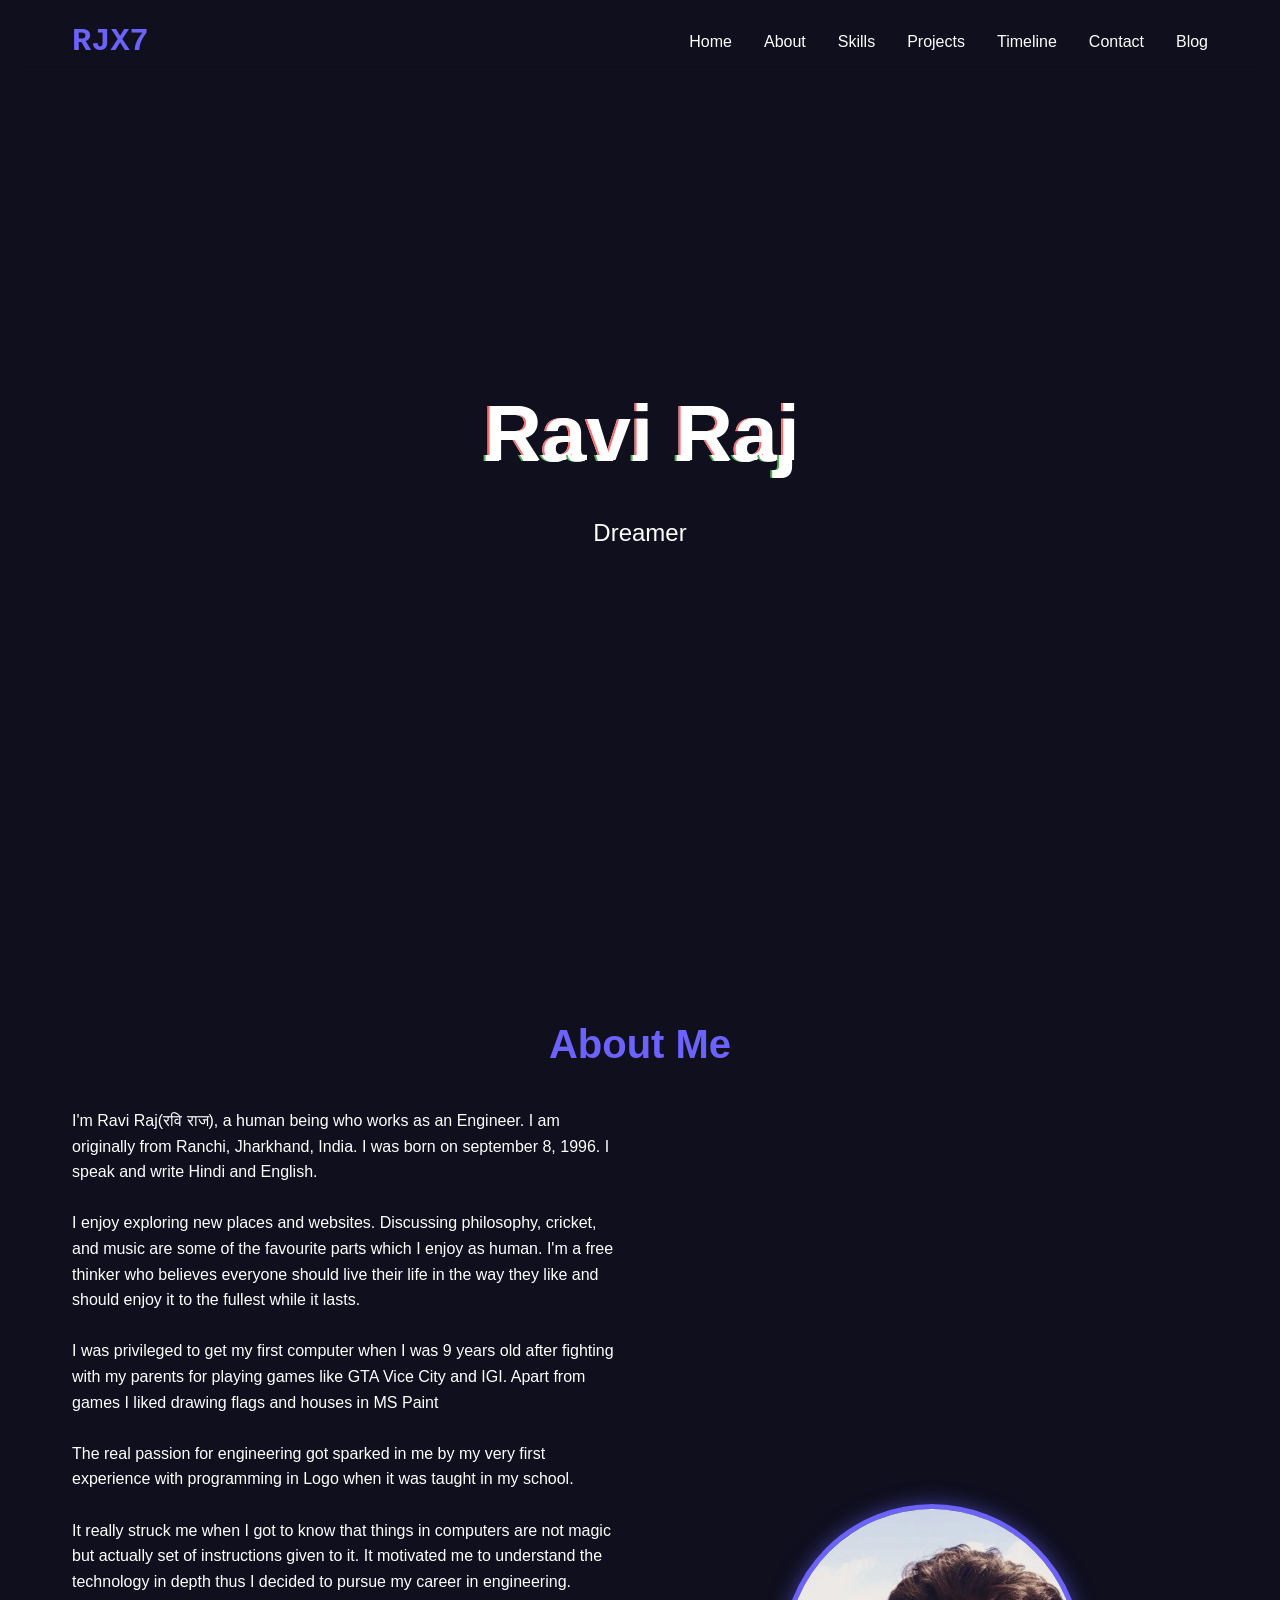
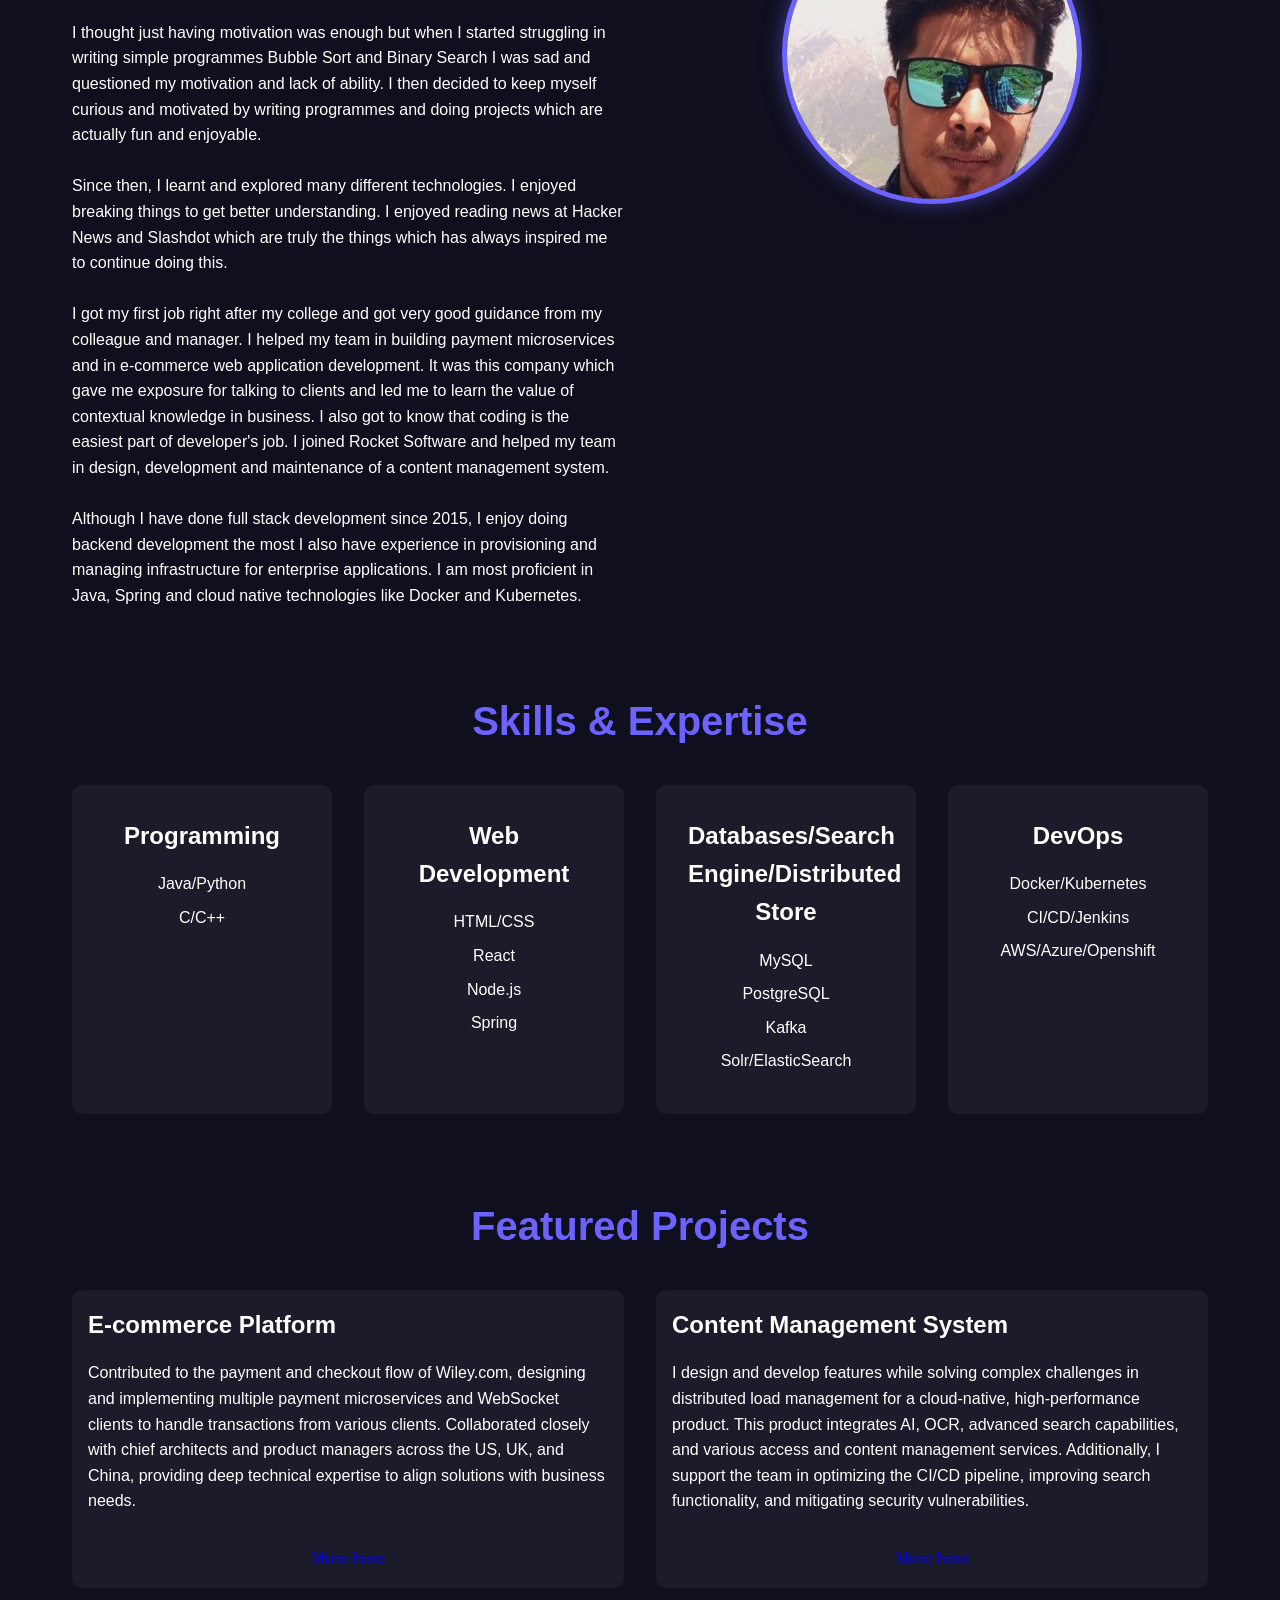
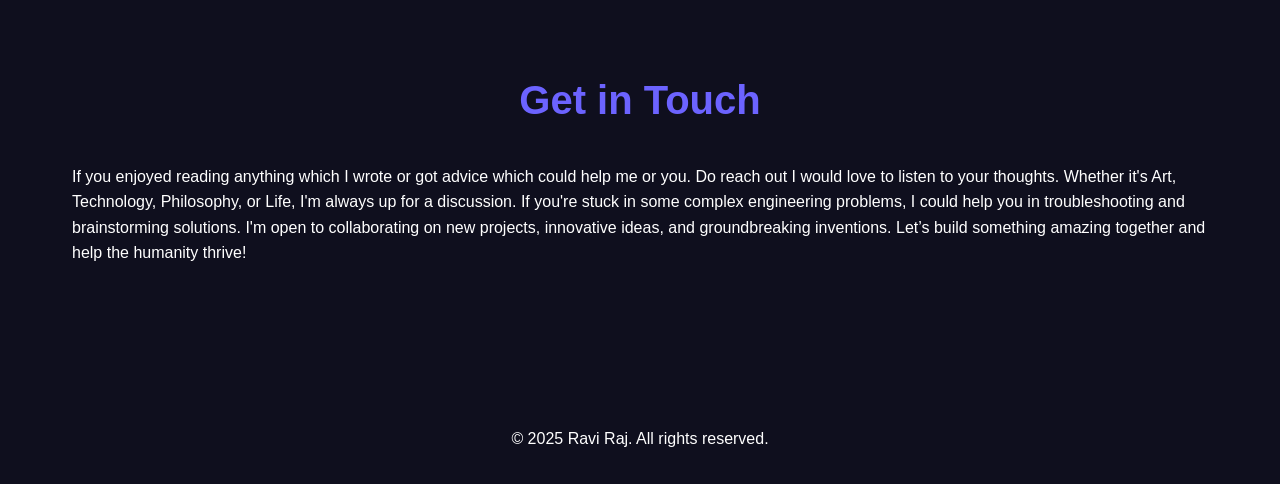
==== index.html @ 8e6b918e "updated some more info" ====
<!DOCTYPE html>
<html lang="en" xmlns="http://www.w3.org/1999/html">
<head>
    <meta charset="UTF-8">
    <meta name="viewport" content="width=device-width, initial-scale=1.0">
    <title>RJX7</title>
    <link rel="icon"  href="icon.jpg">
    <link rel="stylesheet" href="styles.css">
</head>
<body>
    <div id="particles-js"></div>
    <header>
        <nav>
            <div class="logo">RJX7</div>
            <ul>
                <li><a href="#home">Home</a></li>
                <li><a href="#about">About</a></li>
                <li><a href="#skills">Skills</a></li>
                <li><a href="#projects">Projects</a></li>
                <li><a href="#timeline">Timeline</a></li>
                <li><a href="#contact">Contact</a></li>
                <li><a target="_blank" href="https://rjx7.blogspot.com/">Blog</a></li>
            </ul>
        </nav>
    </header>

    <main>
        <section id="home" class="hero">
            <h1 class="glitch" data-text="Ravi Raj">Ravi Raj</h1>
            <div id="typewriter"></div>
        </section>

        <section id="about" class="about">
            <h2>About Me</h2>
            <div class="about-content">
                <div class="about-text">
                    <p>I'm Ravi Raj(रवि राज), a human being who works as an Engineer. I am originally from Ranchi, Jharkhand, India. I was born on september 8, 1996. I speak and write Hindi and English. </p>
                    </br>
                    <p>I enjoy exploring new places and websites. Discussing philosophy, cricket, and music are some of the favourite parts which I enjoy as human. I'm a free thinker who believes everyone should live their life in the way they like and should enjoy it to the fullest while it lasts.</p>
                    </br>
                    <p>I was privileged to get my first computer when I was 9 years old after fighting with my parents for playing games like GTA Vice City and IGI. Apart from games I liked drawing flags and houses in MS Paint </p>
                    </br>
                    <p>The real passion for engineering got sparked in me by my very first experience with programming in Logo when it was taught in my school. </p>
                    </br>
                    <p> It really struck me when I got to know that things in computers are not magic but actually set of instructions given to it. It motivated me to understand the technology in depth thus I decided to pursue my career in engineering.  </p>
                    </br>
                    <p> I thought just having motivation was enough but when I started struggling in writing simple programmes Bubble Sort and Binary Search I was sad and questioned my motivation and lack of ability. I then decided to keep myself curious and motivated by writing programmes and doing projects which are actually fun and enjoyable. </p>
                    </br>
                    <p>Since then, I learnt and explored many different technologies. I enjoyed breaking things to get better understanding. I enjoyed reading news at Hacker News and Slashdot which are truly the things which has always inspired me to continue doing this. </p>
                    </br>
                    <p>I got my first job right after my college and got very good guidance from my colleague and manager. I helped my team in building payment microservices and in e-commerce web application development. It was this company which gave me exposure for talking to clients and led me to learn the value of contextual knowledge in business. I also got to know that coding is the easiest part of developer's job. I joined Rocket Software and helped my team in design, development and maintenance of a content management system.
                    </p>
                    </br>
                    <p> Although I have done full stack development since 2015, I enjoy doing backend development the most I also have experience in provisioning and managing infrastructure for enterprise applications. I am most proficient in Java, Spring and cloud native technologies like Docker and Kubernetes. </p>
                </div>
                <div class="about-image">
                    <img src="mypic.jpeg" alt="Ravi Raj" class="profile-image">
                </div>
            </div>
        </section>

        <section id="skills" class="skills">
            <h2>Skills & Expertise</h2>
            <div class="skills-grid">
                <div class="skill-category">
                    <i class="fas fa-code"></i>
                    <h3>Programming</h3>
                    <ul>
                        <li>Java/Python</li>
                        <li>C/C++</li>
                    </ul>
                </div>
                <div class="skill-category">
                    <i class="fas fa-globe"></i>
                    <h3>Web Development</h3>
                    <ul>
                        <li>HTML/CSS</li>
                        <li>React</li>
                        <li>Node.js</li>
                        <li>Spring</li>
                    </ul>
                </div>
                <div class="skill-category">
                    <i class="fas fa-database"></i>
                    <h3>Databases/Search Engine/Distributed Store</h3>
                    <ul>
                        <li>MySQL</li>
                        <li>PostgreSQL</li>
                        <li>Kafka</li>
                        <li>Solr/ElasticSearch</li>
                    </ul>
                </div>
                <div class="skill-category">
                    <i class="fas fa-server"></i>
                    <h3>DevOps</h3>
                    <ul>
                        <li>Docker/Kubernetes</li>
                        <li>CI/CD/Jenkins</li>
                        <li>AWS/Azure/Openshift</li>
                    </ul>
                </div>
            </div>
        </section>

        <section id="projects" class="projects">
            <h2>Featured Projects</h2>
            <div class="project-grid">
                <div class="project-card">
                    <h3>E-commerce Platform</h3>
                    <p>Contributed to the payment and checkout flow of Wiley.com, designing and implementing multiple payment microservices and WebSocket clients to handle transactions from various clients. Collaborated closely with chief architects and product managers across the US, UK, and China, providing deep technical expertise to align solutions with business needs.</p>
                    <div class="project-links">
                        <a href="https://wiley.com" target="_blank"> <i class="fas fa-external-link-alt"></i> More here</a>
                    </div>
                </div>
                <div class="project-card">
                    <h3>Content Management System</h3>
                   <p> I design and develop features while solving complex challenges in distributed load management for a cloud-native, high-performance product. This product integrates AI, OCR, advanced search capabilities, and various access and content management services. Additionally, I support the team in optimizing the CI/CD pipeline, improving search functionality, and mitigating security vulnerabilities.</p>
                    <div class="project-links">
                        <a href="https://www.rocketsoftware.com/products/rocket-mobius" target="_blank"> <i class="fas fa-external-link-alt"></i> More here</a>
                    </div>
                </div>
            </div>
        </section>



        <section id="contact" class="contact">
            <h2>Get in Touch</h2>
            <div class="contact-content">
                <div class="contact-info">
                  <p>If you enjoyed reading anything which I wrote or got advice which could help me or you.  Do reach out I would love to listen to your thoughts. Whether it's Art, Technology, Philosophy, or Life, I'm always up for a discussion. If you're stuck in some complex engineering problems, I could help you in troubleshooting and brainstorming solutions. I'm open to collaborating on new projects, innovative ideas, and groundbreaking inventions. Let’s build something amazing together and help the humanity thrive!</p>
                    <div class="social-links">
                        <a href="https://linkedin.com/in/ravirajx7" target="_blank"><i class="fab fa-linkedin"></i></a>
                        <a href="https://github.com/ravirajx7" target="_blank"><i class="fab fa-github"></i></a>
                        <a href="https://x.com/ravirajx7" target="_blank"><i class="fab fa-twitter"></i></a>
                        <a href="mailto:raviraj@gmail.com"><i class="fas fa-envelope"></i></a>
                    </div>
                </div>
            </div>
        </section>

    </main>

    <footer>
        <p>&copy; 2025 Ravi Raj. All rights reserved.</p>
    </footer>
    <script src="script.js"></script>
</body>
</html>
---- styles.css ----
:root {
    --primary-color: #6C63FF;
    --secondary-color: #4CAF50;
    --background-color: #0F0F1E;
    --text-color: #FFFFFF;
    --accent-color: #FF6B6B;
}

* {
    margin: 0;
    padding: 0;
    box-sizing: border-box;
}

body {
    font-family: 'Roboto', sans-serif;
    background-color: var(--background-color);
    color: var(--text-color);
    line-height: 1.6;
    overflow-x: hidden;
}

#particles-js {
    position: fixed;
    width: 100%;
    height: 100%;
    z-index: -1;
}

header {
    position: fixed;
    top: 0;
    left: 0;
    width: 100%;
    z-index: 1000;
    background: rgba(15, 15, 30, 0.8);
    backdrop-filter: blur(10px);
    padding: 1rem 0;
}

nav {
    display: flex;
    justify-content: space-between;
    align-items: center;
    max-width: 1200px;
    margin: 0 auto;
    padding: 0 2rem;
}

.logo {
    font-family: 'Space Mono', monospace;
    font-size: 2rem;
    font-weight: 700;
    color: var(--primary-color);
}

nav ul {
    display: flex;
    list-style: none;
}

nav ul li {
    margin-left: 2rem;
}

nav ul li a {
    color: var(--text-color);
    text-decoration: none;
    font-weight: 500;
    transition: color 0.3s ease;
}

nav ul li a:hover {
    color: var(--primary-color);
}

main {
    max-width: 1200px;
    margin: 0 auto;
    padding: 2rem;
}

section {
    margin-bottom: 5rem;
    opacity: 0;
    transform: translateY(50px);
    transition: opacity 0.5s ease, transform 0.5s ease;
}

section.visible {
    opacity: 1;
    transform: translateY(0);
}

h2 {
    font-size: 2.5rem;
    margin-bottom: 2rem;
    text-align: center;
    color: var(--primary-color);
}

.hero {
    height: 100vh;
    display: flex;
    flex-direction: column;
    justify-content: center;
    align-items: center;
    text-align: center;
}

.hero h1 {
    font-size: 5rem;
    font-weight: 700;
    margin-bottom: 1rem;
    position: relative;
}

.glitch {
    position: relative;
    color: var(--text-color);
}

.glitch::before,
.glitch::after {
    content: attr(data-text);
    position: absolute;
    top: 0;
    left: 0;
    width: 100%;
    height: 100%;
}

.glitch::before {
    left: 2px;
    text-shadow: -2px 0 var(--accent-color);
    clip: rect(24px, 550px, 90px, 0);
    animation: glitch-anim-2 3s infinite linear alternate-reverse;
}

.glitch::after {
    left: -2px;
    text-shadow: -2px 0 var(--secondary-color);
    clip: rect(85px, 550px, 140px, 0);
    animation: glitch-anim 2.5s infinite linear alternate-reverse;
}

@keyframes glitch-anim {
    0% {
        clip: rect(17px, 9999px, 39px, 0);
    }
    5% {
        clip: rect(77px, 9999px, 95px, 0);
    }
    10% {
        clip: rect(91px, 9999px, 68px, 0);
    }
    /* ... Add more keyframes as needed */
    100% {
        clip: rect(79px, 9999px, 89px, 0);
    }
}

@keyframes glitch-anim-2 {
    0% {
        clip: rect(65px, 9999px, 99px, 0);
    }
    5% {
        clip: rect(69px, 9999px, 66px, 0);
    }
    10% {
        clip: rect(0px, 9999px, 66px, 0);
    }
    /* ... Add more keyframes as needed */
    100% {
        clip: rect(54px, 9999px, 70px, 0);
    }
}

#typewriter {
    font-size: 1.5rem;
    margin-bottom: 2rem;
    min-height: 3rem;
}

.cta-button {
    display: inline-block;
    background-color: var(--primary-color);
    color: var(--text-color);
    padding: 1rem 2rem;
    border-radius: 50px;
    text-decoration: none;
    font-weight: 700;
    transition: all 0.3s ease;
    position: relative;
    overflow: hidden;
}

.cta-button::before {
    content: '';
    position: absolute;
    top: 0;
    left: -100%;
    width: 100%;
    height: 100%;
    background: linear-gradient(
        120deg,
        transparent,
        rgba(255, 255, 255, 0.3),
        transparent
    );
    transition: 0.5s;
}

.cta-button:hover::before {
    left: 100%;
}

.cta-button:hover {
    background-color: var(--secondary-color);
    transform: scale(1.05);
}

.about-content {
    display: flex;
    justify-content: space-between;
    align-items: center;
}

.about-text {
    flex: 1;
    padding-right: 2rem;
}

.about-image {
    flex: 1;
    text-align: center;
}

.profile-image {
    width: 300px;
    height: 300px;
    border-radius: 50%;
    object-fit: cover;
    border: 5px solid var(--primary-color);
    box-shadow: 0 0 20px rgba(108, 99, 255, 0.5);
}

.skills-grid {
    display: grid;
    grid-template-columns: repeat(auto-fit, minmax(250px, 1fr));
    gap: 2rem;
}

.skill-category {
    background: rgba(255, 255, 255, 0.05);
    border-radius: 10px;
    padding: 2rem;
    text-align: center;
    transition: all 0.3s ease;
}

.skill-category:hover {
    transform: translateY(-10px);
    box-shadow: 0 10px 20px rgba(0, 0, 0, 0.2);
}

.skill-category i {
    font-size: 3rem;
    color: var(--primary-color);
    margin-bottom: 1rem;
}

.skill-category h3 {
    font-size: 1.5rem;
    margin-bottom: 1rem;
}

.skill-category ul {
    list-style: none;
}

.skill-category li {
    margin-bottom: 0.5rem;
}

.project-grid {
    display: grid;
    grid-template-columns: repeat(auto-fit, minmax(300px, 1fr));
    gap: 2rem;
}

.project-card {
    background: rgba(255, 255, 255, 0.05);
    border-radius: 10px;
    overflow: hidden;
    transition: all 0.3s ease;
}

.project-card:hover {
    transform: translateY(-10px);
    box-shadow: 0 10px 20px rgba(0, 0, 0, 0.2);
}

.project-card img {
    width: 100%;
    height: 200px;
    object-fit: cover;
}

.project-card h3 {
    font-size: 1.5rem;
    margin: 1rem;
}

.project-card p {
    margin: 0 1rem 1rem;
}

.project-links {
    display: flex;
    justify-content: space-around;
    padding: 1rem;
}

.project-link {
    color: var(--primary-color);
    text-decoration: none;
    font-weight: 700;
    transition: color 0.3s ease;
}

.project-link:hover {
    color: var(--secondary-color);
}

.timeline-container {
    position: relative;
    max-width: 800px;
    margin: 0 auto;
}

.timeline-container::after {
    content: '';
    position: absolute;
    width: 6px;
    background-color: var(--primary-color);
    top: 0;
    bottom: 0;
    left: 50%;
    margin-left: -3px;
}

.timeline-item {
    padding: 10px 40px;
    position: relative;
    background-color: inherit;
    width: 50%;
}

.timeline-item::after {
    content: '';
    position: absolute;
    width: 25px;
    height: 25px;
    right: -17px;
    background-color: var(--background-color);
    border: 4px solid var(--primary-color);
    top: 15px;
    border-radius: 50%;
    z-index: 1;
}

.timeline-item:nth-child(odd) {
    left: 0;
}

.timeline-item:nth-child(even) {
    left: 50%;
}

.timeline-item:nth-child(even)::after {
    left: -16px;
}

.timeline-content {
    padding: 20px 30px;
    background-color: rgba(255, 255, 255, 0.05);
    position: relative;
    border-radius: 6px;
}

.contact-content {
    display: flex;
    justify-content: space-between;
    align-items: flex-start;
}

form {
    flex: 1;
    margin-right: 2rem;
}

input,
textarea {
    width: 100%;
    padding: 1rem;
    margin-bottom: 1rem;
    background-color: rgba(255, 255, 255, 0.05);
    border: none;
    border-radius: 5px;
    color: var(--text-color);
}

.submit-btn {
    background-color: var(--primary-color);
    color: var(--text-color);
    padding: 1rem 2rem;
    border: none;
    border-radius: 5px;
    cursor: pointer;
    transition: all 0.3s ease;
}

.submit-btn:hover {
    background-color: var(--secondary-color);
}

.contact-info {
    flex: 1;
}

.social-links {
    display: flex;
    justify-content: flex-start;
    margin-top: 1rem;
}

.social-links a {
    color: var(--text-color);
    font-size: 1.5rem;
    margin-right: 1rem;
    transition: color 0.3s ease;
}

.social-links a:hover {
    color: var(--primary-color);
}

footer {
    text-align: center;
    padding: 2rem 0;
    background-color: rgba(15, 15, 30, 0.8);
}

@media (max-width: 768px) {
    nav ul {
        display: none;
    }

    .about-content,
    .contact-content {
        flex-direction: column;
    }

    .about-text,
    .about-image,
    form,
    .contact-info {
        width: 100%;
        margin-bottom: 2rem;
    }

    .timeline-container::after {
        left: 31px;
    }

    .timeline-item {
        width: 100%;
        padding-left: 70px;
        padding-right: 25px;
    }

    .timeline-item::after {
        left: 15px;
    }

    .timeline-item:nth-child(even) {
        left: 0%;
    }
}

@keyframes float {
    0% {
        transform: translatey(0px);
    }
    50% {
        transform: translatey(-20px);
    }
    100% {
        transform: translatey(0px);
    }
}

.floating {
    animation: float 6s ease-in-out infinite;
}
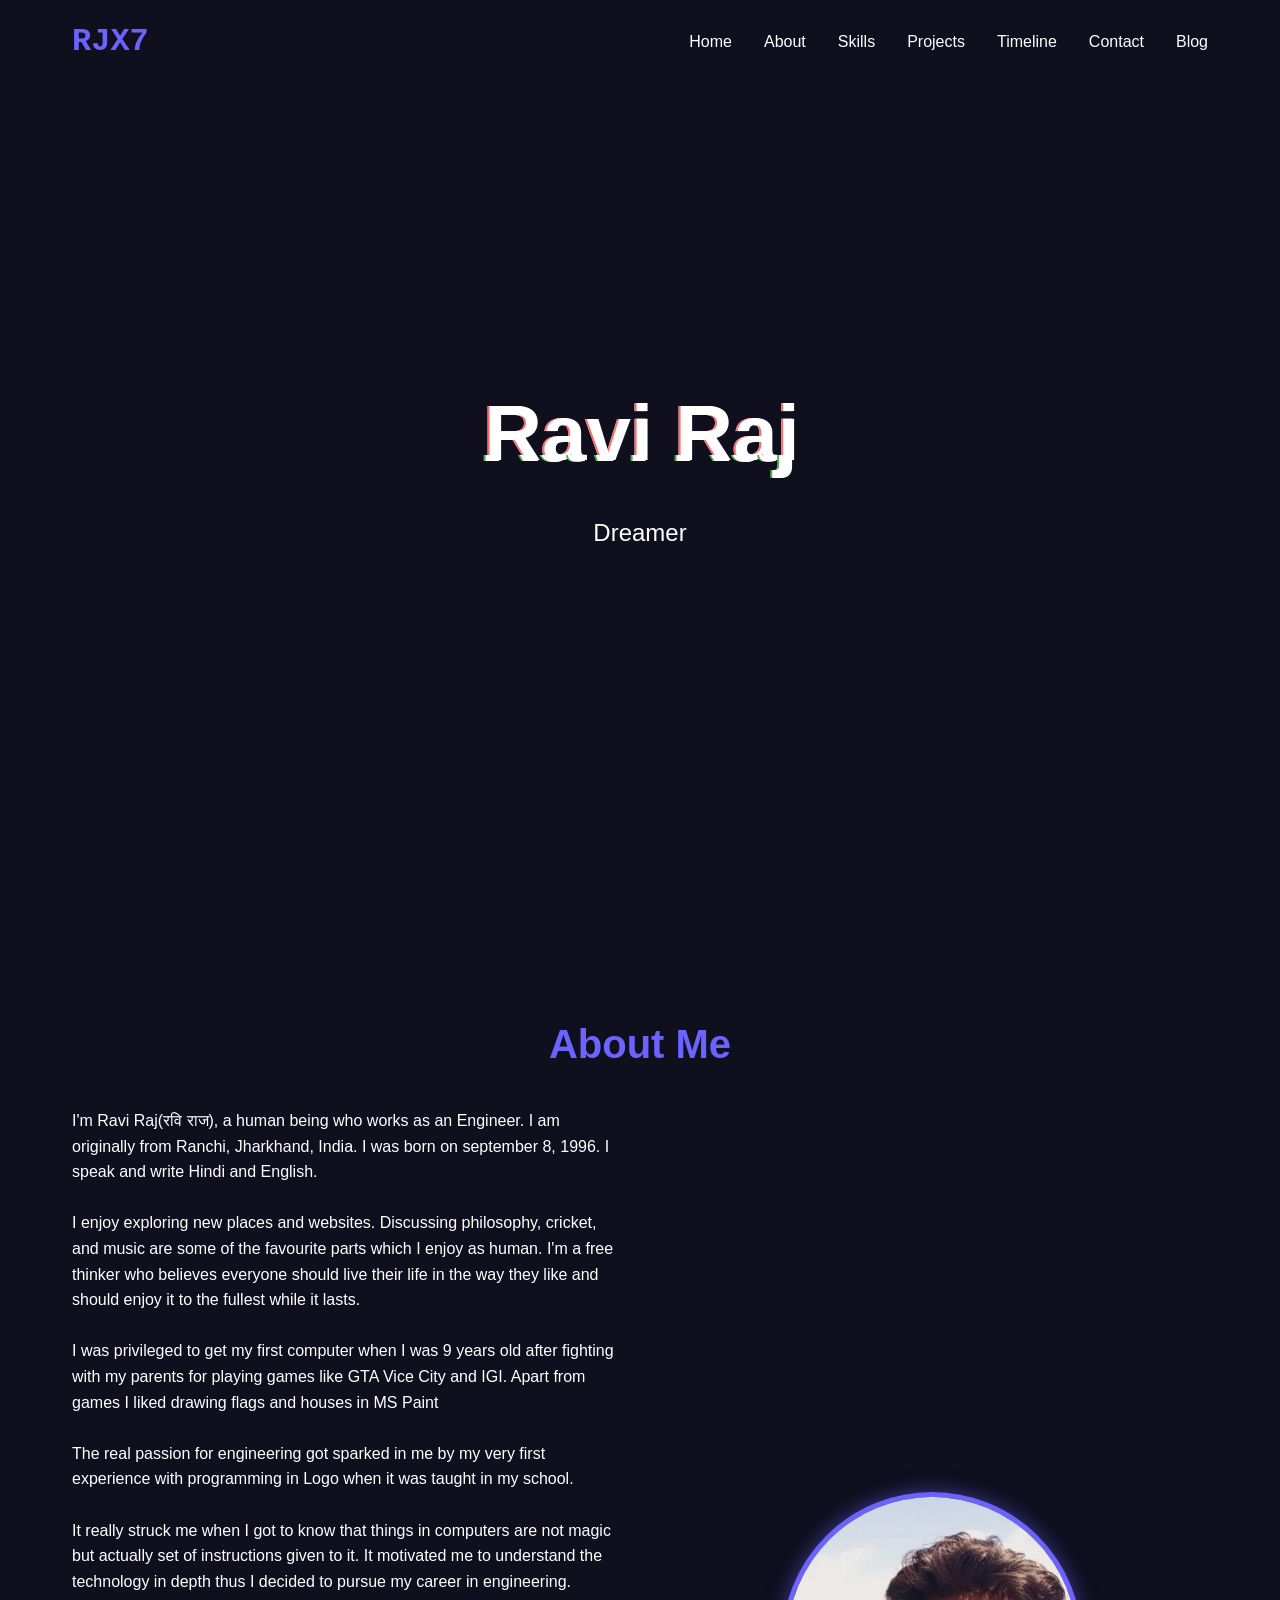
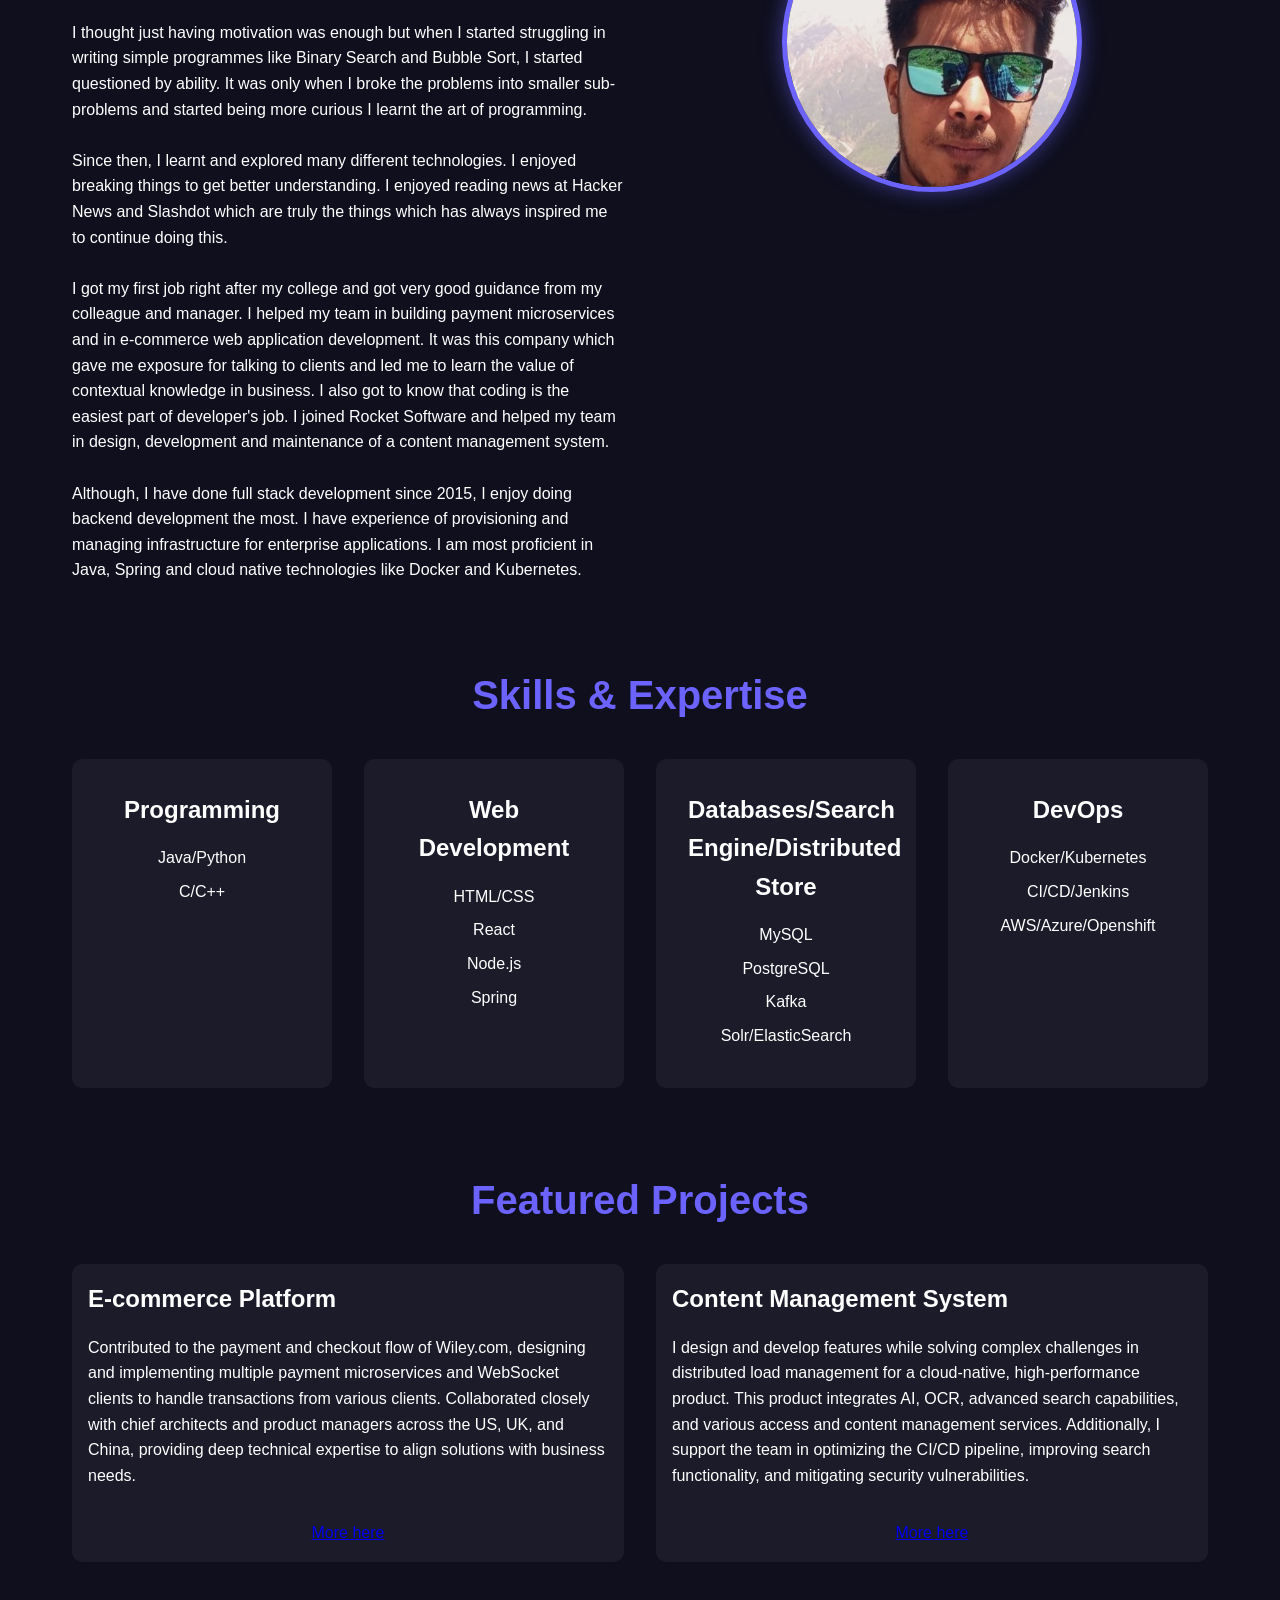
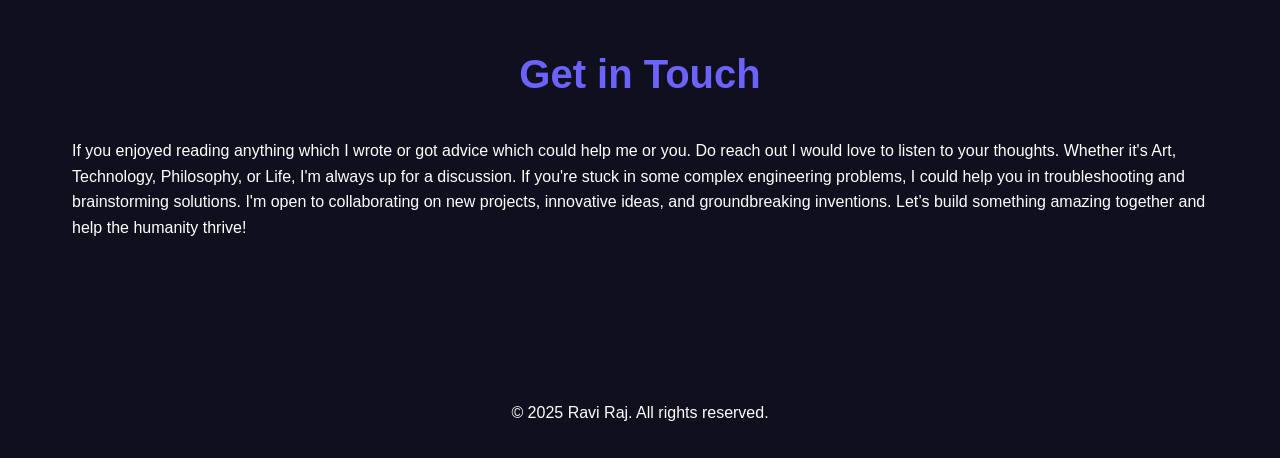
==== commit 519eda8f: "updated some more info with code changes" ====
--- a/index.html
+++ b/index.html
@@ -44,14 +44,14 @@
                     </br>
                     <p> It really struck me when I got to know that things in computers are not magic but actually set of instructions given to it. It motivated me to understand the technology in depth thus I decided to pursue my career in engineering.  </p>
                     </br>
-                    <p> I thought just having motivation was enough but when I started struggling in writing simple programmes Bubble Sort and Binary Search I was sad and questioned my motivation and lack of ability. I then decided to keep myself curious and motivated by writing programmes and doing projects which are actually fun and enjoyable. </p>
+                    <p> I thought just having motivation was enough but when I started struggling in writing simple programmes like Binary Search and Bubble Sort, I started questioned by ability. It was only when I broke the problems into smaller sub-problems and started being more curious I learnt the art of programming. </p>
                     </br>
                     <p>Since then, I learnt and explored many different technologies. I enjoyed breaking things to get better understanding. I enjoyed reading news at Hacker News and Slashdot which are truly the things which has always inspired me to continue doing this. </p>
                     </br>
                     <p>I got my first job right after my college and got very good guidance from my colleague and manager. I helped my team in building payment microservices and in e-commerce web application development. It was this company which gave me exposure for talking to clients and led me to learn the value of contextual knowledge in business. I also got to know that coding is the easiest part of developer's job. I joined Rocket Software and helped my team in design, development and maintenance of a content management system.
                     </p>
                     </br>
-                    <p> Although I have done full stack development since 2015, I enjoy doing backend development the most I also have experience in provisioning and managing infrastructure for enterprise applications. I am most proficient in Java, Spring and cloud native technologies like Docker and Kubernetes. </p>
+                    <p> Although, I have done full stack development since 2015, I enjoy doing backend development the most. I have experience of provisioning and managing infrastructure for enterprise applications. I am most proficient in Java, Spring and cloud native technologies like Docker and Kubernetes. </p>
                 </div>
                 <div class="about-image">
                     <img src="mypic.jpeg" alt="Ravi Raj" class="profile-image">
--- a/styles.css
+++ b/styles.css
@@ -422,9 +422,6 @@
     transition: all 0.3s ease;
 }
 
-.submit-btn:hover {
-    background-color: var(--secondary-color);
-}
 
 .contact-info {
     flex: 1;
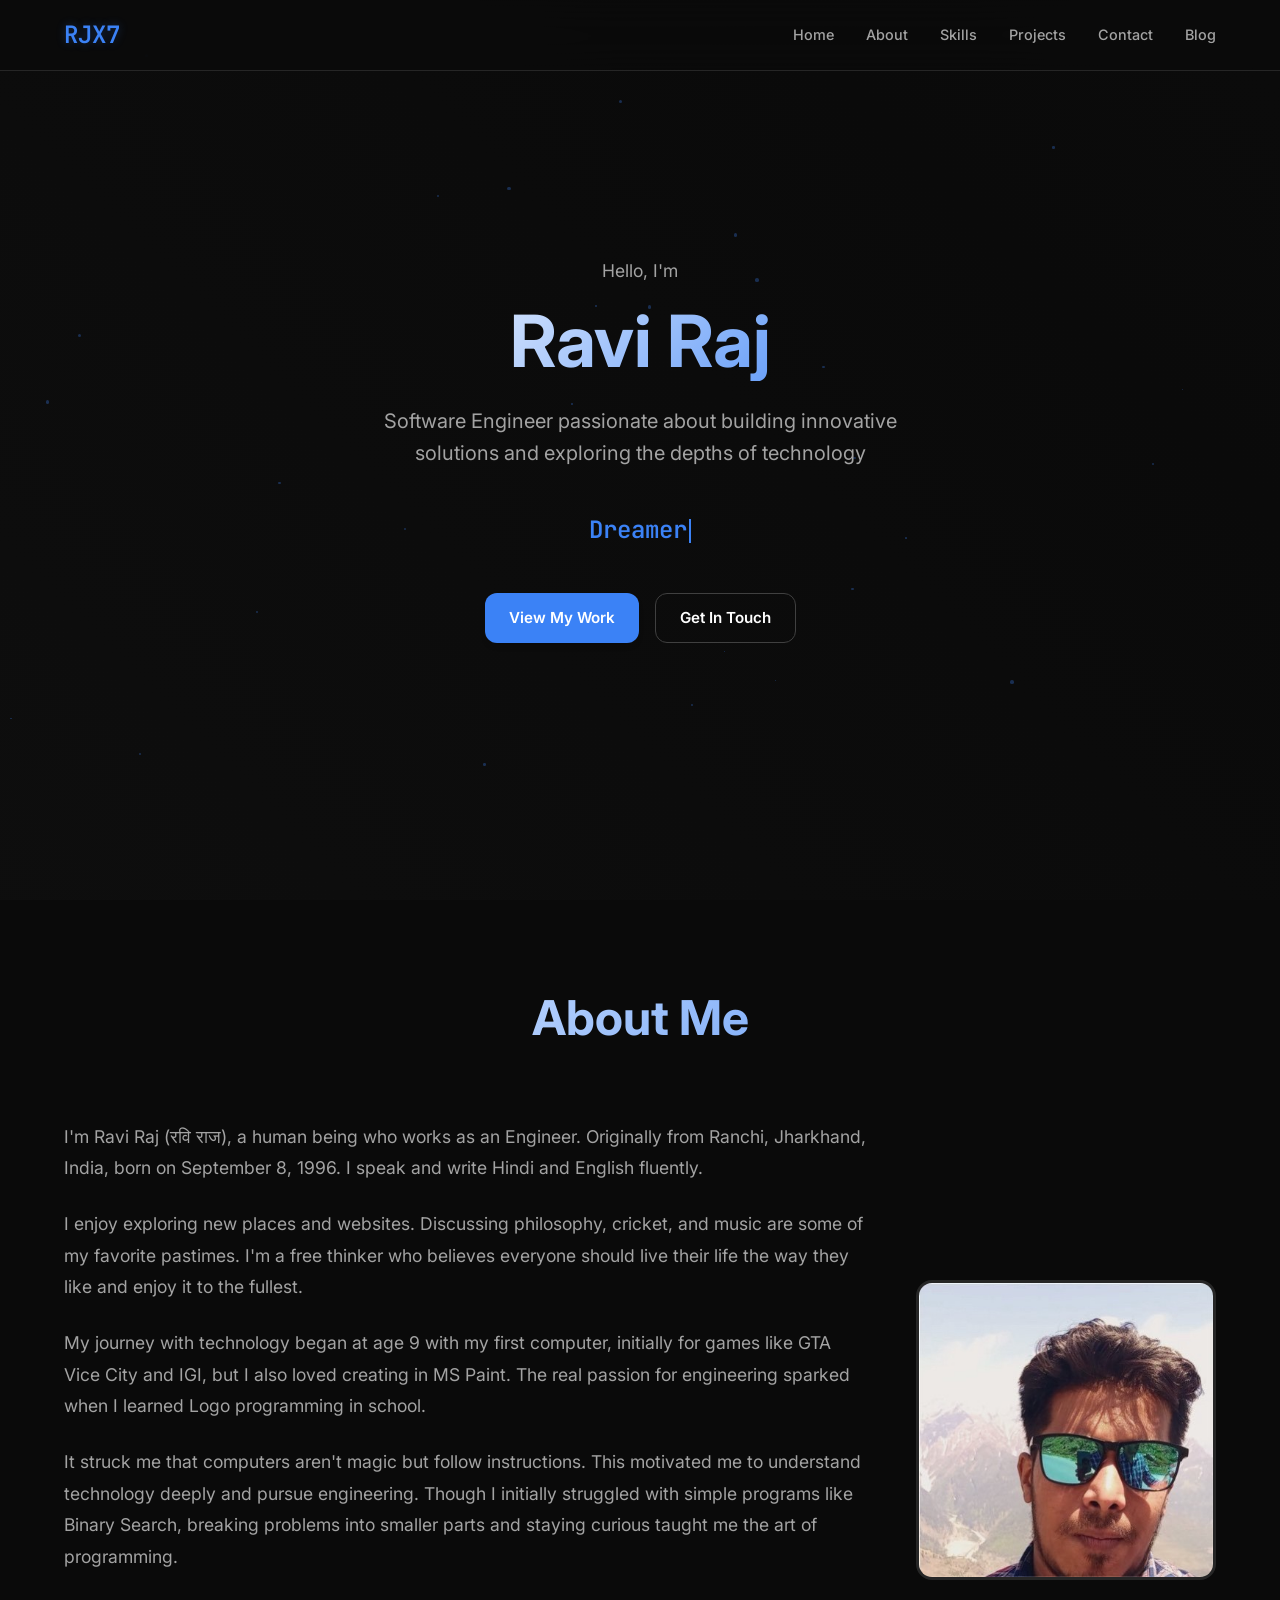
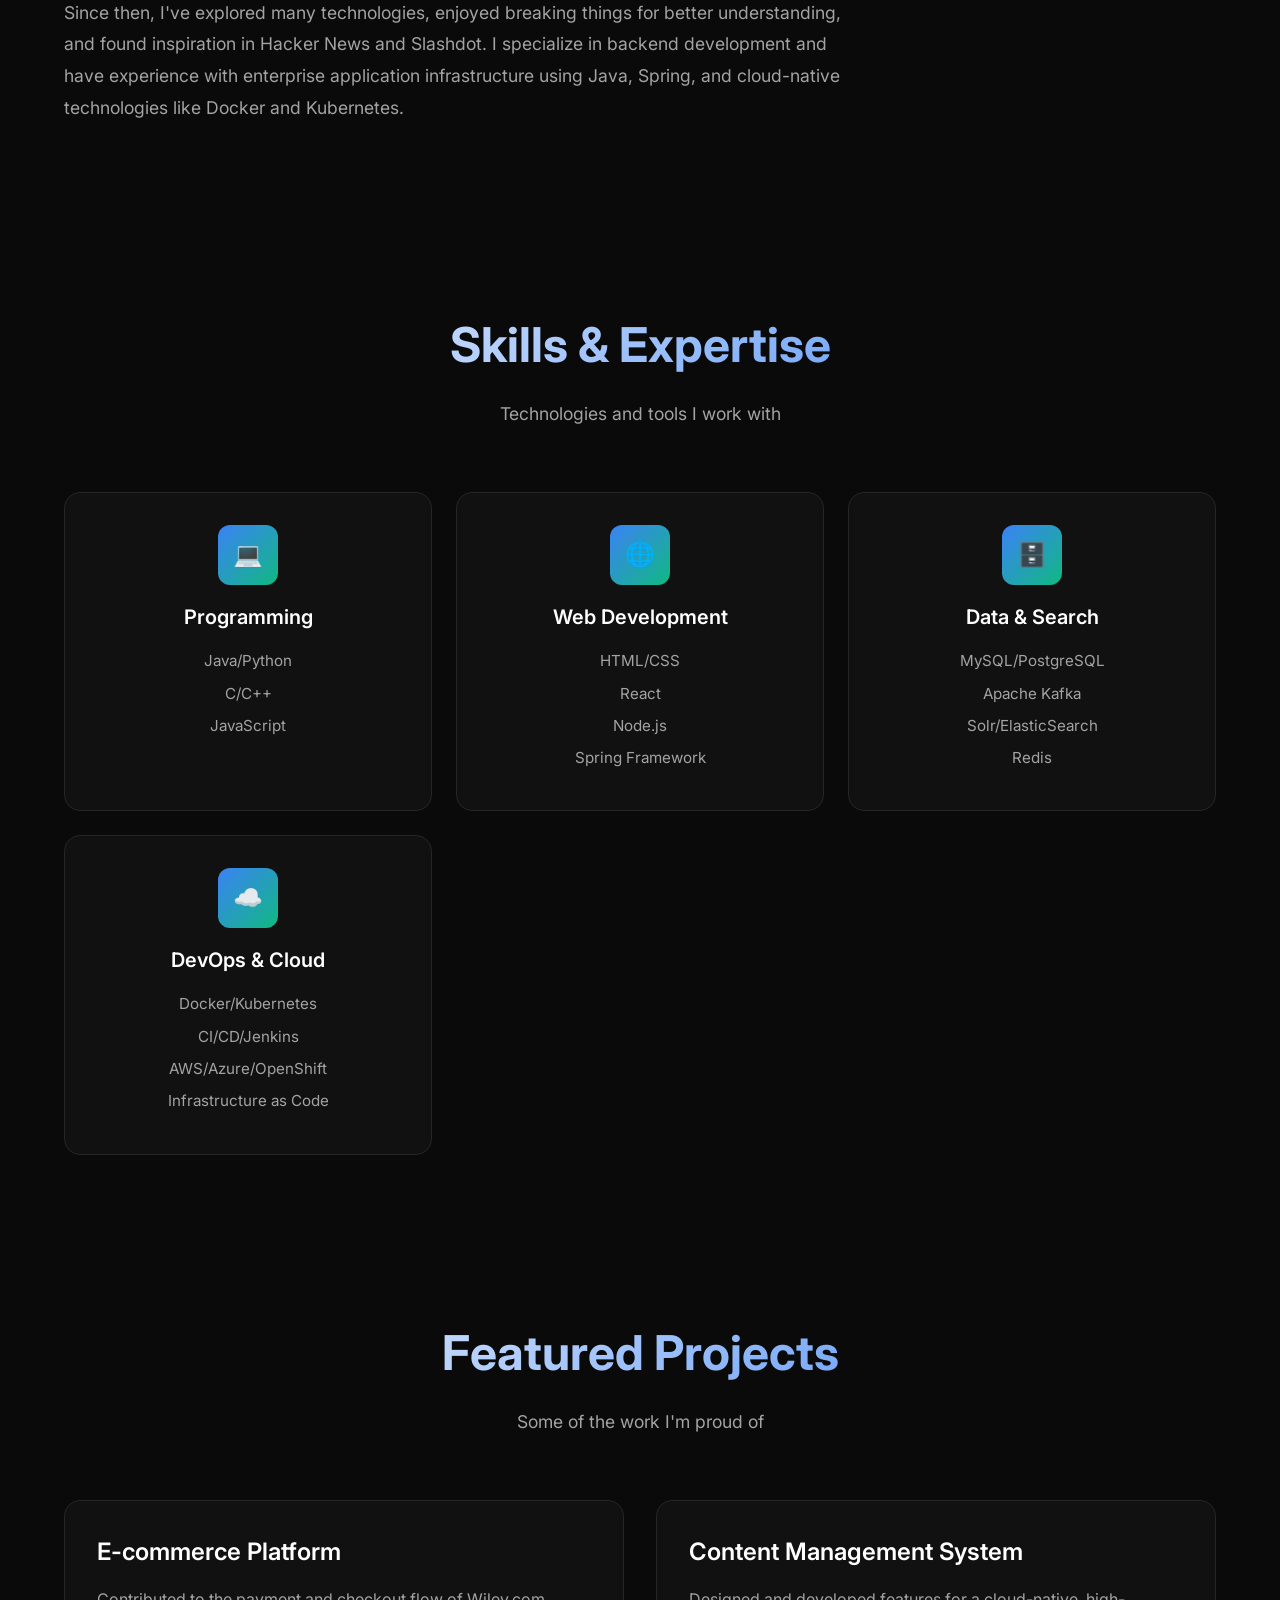
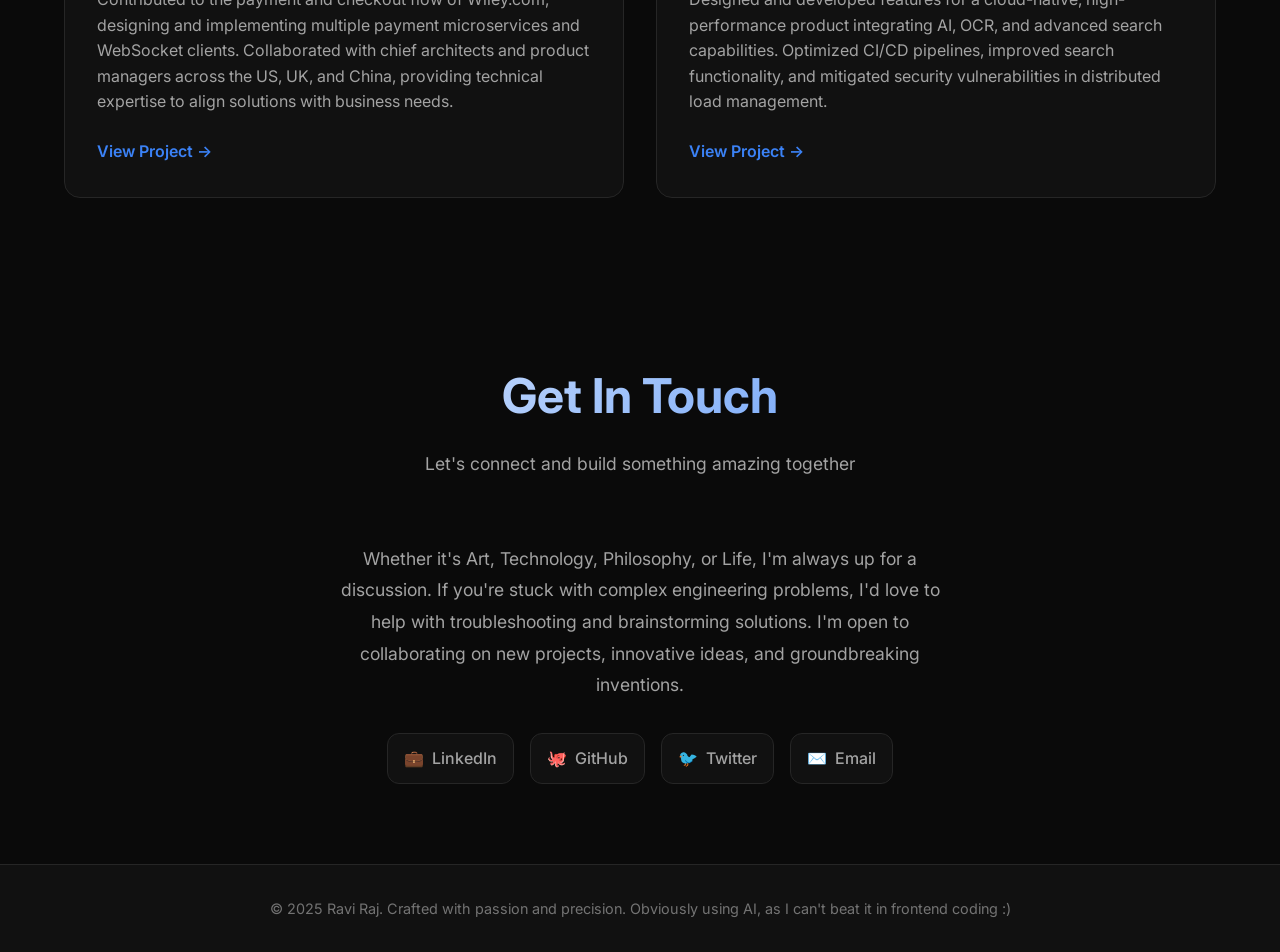
==== commit 19d83bfc: "testing new website lol" ====
--- a/index.html
+++ b/index.html
@@ -1,149 +1,241 @@
 <!DOCTYPE html>
-<html lang="en" xmlns="http://www.w3.org/1999/html">
+<html lang="en">
 <head>
     <meta charset="UTF-8">
     <meta name="viewport" content="width=device-width, initial-scale=1.0">
-    <title>RJX7</title>
-    <link rel="icon"  href="icon.jpg">
+    <title>Ravi Raj - Software Engineer</title>
+    <meta name="description" content="Ravi Raj - Software Engineer specializing in backend development, cloud technologies, and innovative solutions.">
+
+    <!-- Preload critical fonts for performance -->
+    <link rel="preconnect" href="https://fonts.googleapis.com">
+    <link rel="preconnect" href="https://fonts.gstatic.com" crossorigin>
+    <link href="https://fonts.googleapis.com/css2?family=Inter:wght@300;400;500;600;700&family=JetBrains+Mono:wght@400;500&display=swap" rel="stylesheet">
+
+    <!-- Favicon -->
+    <link rel="icon" href="data:image/svg+xml,<svg xmlns='http://www.w3.org/2000/svg' viewBox='0 0 100 100'><text y='.9em' font-size='90'>🚀</text></svg>">
+
+    <!-- Link to external CSS file -->
     <link rel="stylesheet" href="styles.css">
 </head>
 <body>
-    <div id="particles-js"></div>
-    <header>
-        <nav>
-            <div class="logo">RJX7</div>
-            <ul>
-                <li><a href="#home">Home</a></li>
-                <li><a href="#about">About</a></li>
-                <li><a href="#skills">Skills</a></li>
-                <li><a href="#projects">Projects</a></li>
-                <li><a href="#timeline">Timeline</a></li>
-                <li><a href="#contact">Contact</a></li>
-                <li><a target="_blank" href="https://rjx7.blogspot.com/">Blog</a></li>
-            </ul>
-        </nav>
-    </header>
-
-    <main>
-        <section id="home" class="hero">
-            <h1 class="glitch" data-text="Ravi Raj">Ravi Raj</h1>
-            <div id="typewriter"></div>
-        </section>
-
-        <section id="about" class="about">
-            <h2>About Me</h2>
-            <div class="about-content">
-                <div class="about-text">
-                    <p>I'm Ravi Raj(रवि राज), a human being who works as an Engineer. I am originally from Ranchi, Jharkhand, India. I was born on september 8, 1996. I speak and write Hindi and English. </p>
-                    </br>
-                    <p>I enjoy exploring new places and websites. Discussing philosophy, cricket, and music are some of the favourite parts which I enjoy as human. I'm a free thinker who believes everyone should live their life in the way they like and should enjoy it to the fullest while it lasts.</p>
-                    </br>
-                    <p>I was privileged to get my first computer when I was 9 years old after fighting with my parents for playing games like GTA Vice City and IGI. Apart from games I liked drawing flags and houses in MS Paint </p>
-                    </br>
-                    <p>The real passion for engineering got sparked in me by my very first experience with programming in Logo when it was taught in my school. </p>
-                    </br>
-                    <p> It really struck me when I got to know that things in computers are not magic but actually set of instructions given to it. It motivated me to understand the technology in depth thus I decided to pursue my career in engineering.  </p>
-                    </br>
-                    <p> I thought just having motivation was enough but when I started struggling in writing simple programmes like Binary Search and Bubble Sort, I started questioned by ability. It was only when I broke the problems into smaller sub-problems and started being more curious I learnt the art of programming. </p>
-                    </br>
-                    <p>Since then, I learnt and explored many different technologies. I enjoyed breaking things to get better understanding. I enjoyed reading news at Hacker News and Slashdot which are truly the things which has always inspired me to continue doing this. </p>
-                    </br>
-                    <p>I got my first job right after my college and got very good guidance from my colleague and manager. I helped my team in building payment microservices and in e-commerce web application development. It was this company which gave me exposure for talking to clients and led me to learn the value of contextual knowledge in business. I also got to know that coding is the easiest part of developer's job. I joined Rocket Software and helped my team in design, development and maintenance of a content management system.
-                    </p>
-                    </br>
-                    <p> Although, I have done full stack development since 2015, I enjoy doing backend development the most. I have experience of provisioning and managing infrastructure for enterprise applications. I am most proficient in Java, Spring and cloud native technologies like Docker and Kubernetes. </p>
-                </div>
+<!-- Animated background for visual appeal -->
+<div class="animated-bg"></div>
+
+<!-- Floating particles container -->
+<div class="particles" id="particles"></div>
+
+<!-- Fixed header with glassmorphism effect -->
+<header class="header">
+    <nav class="nav container">
+        <a href="#home" class="logo" aria-label="Ravi Raj - Home">RJX7</a>
+
+        <!-- Desktop navigation -->
+        <ul class="nav-links">
+            <li><a href="#home" class="nav-link">Home</a></li>
+            <li><a href="#about" class="nav-link">About</a></li>
+            <li><a href="#skills" class="nav-link">Skills</a></li>
+            <li><a href="#projects" class="nav-link">Projects</a></li>
+            <li><a href="#contact" class="nav-link">Contact</a></li>
+            <li><a href="https://rjx7.blogspot.com/" target="_blank" rel="noopener noreferrer" class="nav-link">Blog</a></li>
+        </ul>
+
+        <!-- Mobile menu toggle -->
+        <button class="menu-toggle" aria-label="Toggle mobile menu" id="menuToggle">
+            <span></span>
+            <span></span>
+            <span></span>
+        </button>
+    </nav>
+</header>
+
+<main>
+    <!-- Hero section with gradient text and typewriter effect -->
+    <section id="home" class="hero">
+        <div class="container">
+            <div class="hero-content">
+                <p class="hero-greeting">Hello, I'm</p>
+                <h1 class="hero-title">Ravi Raj</h1>
+                <p class="hero-subtitle">Software Engineer passionate about building innovative solutions and exploring the depths of technology</p>
+
+                <!-- Typewriter effect container -->
+                <div class="typewriter-container">
+                    <span class="typewriter" id="typewriter"></span>
+                    <span class="cursor"></span>
+                </div>
+
+                <!-- Call-to-action buttons -->
+                <div class="hero-cta">
+                    <a href="#projects" class="btn btn-primary">View My Work</a>
+                    <a href="#contact" class="btn btn-secondary">Get In Touch</a>
+                </div>
+            </div>
+        </div>
+    </section>
+
+    <!-- About section with improved layout -->
+    <section id="about" class="section animate-on-scroll">
+        <div class="container">
+            <div class="section-header">
+                <h2 class="section-title">About Me</h2>
+            </div>
+
+            <div class="about-grid">
+                <div class="about-content">
+                    <p>I'm Ravi Raj (रवि राज), a human being who works as an Engineer. Originally from Ranchi, Jharkhand, India, born on September 8, 1996. I speak and write Hindi and English fluently.</p>
+
+                    <p>I enjoy exploring new places and websites. Discussing philosophy, cricket, and music are some of my favorite pastimes. I'm a free thinker who believes everyone should live their life the way they like and enjoy it to the fullest.</p>
+
+                    <p>My journey with technology began at age 9 with my first computer, initially for games like GTA Vice City and IGI, but I also loved creating in MS Paint. The real passion for engineering sparked when I learned Logo programming in school.</p>
+
+                    <p>It struck me that computers aren't magic but follow instructions. This motivated me to understand technology deeply and pursue engineering. Though I initially struggled with simple programs like Binary Search, breaking problems into smaller parts and staying curious taught me the art of programming.</p>
+
+                    <p>Since then, I've explored many technologies, enjoyed breaking things for better understanding, and found inspiration in Hacker News and Slashdot. I specialize in backend development and have experience with enterprise application infrastructure using Java, Spring, and cloud-native technologies like Docker and Kubernetes.</p>
+                </div>
+
                 <div class="about-image">
-                    <img src="mypic.jpeg" alt="Ravi Raj" class="profile-image">
-                </div>
-            </div>
-        </section>
-
-        <section id="skills" class="skills">
-            <h2>Skills & Expertise</h2>
+                    <img src="mypic.jpeg" alt="Ravi Raj - Software Engineer" class="profile-image">
+                </div>
+            </div>
+        </div>
+    </section>
+
+    <!-- Skills section with modern card design -->
+    <section id="skills" class="section animate-on-scroll">
+        <div class="container">
+            <div class="section-header">
+                <h2 class="section-title">Skills & Expertise</h2>
+                <p class="section-subtitle">Technologies and tools I work with</p>
+            </div>
+
             <div class="skills-grid">
-                <div class="skill-category">
-                    <i class="fas fa-code"></i>
-                    <h3>Programming</h3>
-                    <ul>
+                <div class="skill-card">
+                    <div class="skill-icon">💻</div>
+                    <h3 class="skill-title">Programming</h3>
+                    <ul class="skill-list">
                         <li>Java/Python</li>
                         <li>C/C++</li>
-                    </ul>
-                </div>
-                <div class="skill-category">
-                    <i class="fas fa-globe"></i>
-                    <h3>Web Development</h3>
-                    <ul>
+                        <li>JavaScript</li>
+                    </ul>
+                </div>
+
+                <div class="skill-card">
+                    <div class="skill-icon">🌐</div>
+                    <h3 class="skill-title">Web Development</h3>
+                    <ul class="skill-list">
                         <li>HTML/CSS</li>
                         <li>React</li>
                         <li>Node.js</li>
-                        <li>Spring</li>
-                    </ul>
-                </div>
-                <div class="skill-category">
-                    <i class="fas fa-database"></i>
-                    <h3>Databases/Search Engine/Distributed Store</h3>
-                    <ul>
-                        <li>MySQL</li>
-                        <li>PostgreSQL</li>
-                        <li>Kafka</li>
+                        <li>Spring Framework</li>
+                    </ul>
+                </div>
+
+                <div class="skill-card">
+                    <div class="skill-icon">🗄️</div>
+                    <h3 class="skill-title">Data & Search</h3>
+                    <ul class="skill-list">
+                        <li>MySQL/PostgreSQL</li>
+                        <li>Apache Kafka</li>
                         <li>Solr/ElasticSearch</li>
-                    </ul>
-                </div>
-                <div class="skill-category">
-                    <i class="fas fa-server"></i>
-                    <h3>DevOps</h3>
-                    <ul>
+                        <li>Redis</li>
+                    </ul>
+                </div>
+
+                <div class="skill-card">
+                    <div class="skill-icon">☁️</div>
+                    <h3 class="skill-title">DevOps & Cloud</h3>
+                    <ul class="skill-list">
                         <li>Docker/Kubernetes</li>
                         <li>CI/CD/Jenkins</li>
-                        <li>AWS/Azure/Openshift</li>
-                    </ul>
-                </div>
-            </div>
-        </section>
-
-        <section id="projects" class="projects">
-            <h2>Featured Projects</h2>
-            <div class="project-grid">
+                        <li>AWS/Azure/OpenShift</li>
+                        <li>Infrastructure as Code</li>
+                    </ul>
+                </div>
+            </div>
+        </div>
+    </section>
+
+    <!-- Projects section with enhanced cards -->
+    <section id="projects" class="section animate-on-scroll">
+        <div class="container">
+            <div class="section-header">
+                <h2 class="section-title">Featured Projects</h2>
+                <p class="section-subtitle">Some of the work I'm proud of</p>
+            </div>
+
+            <div class="projects-grid">
                 <div class="project-card">
-                    <h3>E-commerce Platform</h3>
-                    <p>Contributed to the payment and checkout flow of Wiley.com, designing and implementing multiple payment microservices and WebSocket clients to handle transactions from various clients. Collaborated closely with chief architects and product managers across the US, UK, and China, providing deep technical expertise to align solutions with business needs.</p>
-                    <div class="project-links">
-                        <a href="https://wiley.com" target="_blank"> <i class="fas fa-external-link-alt"></i> More here</a>
+                    <div class="project-content">
+                        <h3 class="project-title">E-commerce Platform</h3>
+                        <p class="project-description">
+                            Contributed to the payment and checkout flow of Wiley.com, designing and implementing multiple payment microservices and WebSocket clients. Collaborated with chief architects and product managers across the US, UK, and China, providing technical expertise to align solutions with business needs.
+                        </p>
+                        <a href="https://wiley.com" target="_blank" rel="noopener noreferrer" class="project-link">
+                            View Project →
+                        </a>
                     </div>
                 </div>
+
                 <div class="project-card">
-                    <h3>Content Management System</h3>
-                   <p> I design and develop features while solving complex challenges in distributed load management for a cloud-native, high-performance product. This product integrates AI, OCR, advanced search capabilities, and various access and content management services. Additionally, I support the team in optimizing the CI/CD pipeline, improving search functionality, and mitigating security vulnerabilities.</p>
-                    <div class="project-links">
-                        <a href="https://www.rocketsoftware.com/products/rocket-mobius" target="_blank"> <i class="fas fa-external-link-alt"></i> More here</a>
+                    <div class="project-content">
+                        <h3 class="project-title">Content Management System</h3>
+                        <p class="project-description">
+                            Designed and developed features for a cloud-native, high-performance product integrating AI, OCR, and advanced search capabilities. Optimized CI/CD pipelines, improved search functionality, and mitigated security vulnerabilities in distributed load management.
+                        </p>
+                        <a href="https://www.rocketsoftware.com/products/rocket-mobius" target="_blank" rel="noopener noreferrer" class="project-link">
+                            View Project →
+                        </a>
                     </div>
                 </div>
             </div>
-        </section>
-
-
-
-        <section id="contact" class="contact">
-            <h2>Get in Touch</h2>
+        </div>
+    </section>
+
+    <!-- Contact section with social links -->
+    <section id="contact" class="section animate-on-scroll">
+        <div class="container">
+            <div class="section-header">
+                <h2 class="section-title">Get In Touch</h2>
+                <p class="section-subtitle">Let's connect and build something amazing together</p>
+            </div>
+
             <div class="contact-content">
-                <div class="contact-info">
-                  <p>If you enjoyed reading anything which I wrote or got advice which could help me or you.  Do reach out I would love to listen to your thoughts. Whether it's Art, Technology, Philosophy, or Life, I'm always up for a discussion. If you're stuck in some complex engineering problems, I could help you in troubleshooting and brainstorming solutions. I'm open to collaborating on new projects, innovative ideas, and groundbreaking inventions. Let’s build something amazing together and help the humanity thrive!</p>
-                    <div class="social-links">
-                        <a href="https://linkedin.com/in/ravirajx7" target="_blank"><i class="fab fa-linkedin"></i></a>
-                        <a href="https://github.com/ravirajx7" target="_blank"><i class="fab fa-github"></i></a>
-                        <a href="https://x.com/ravirajx7" target="_blank"><i class="fab fa-twitter"></i></a>
-                        <a href="mailto:raviraj@gmail.com"><i class="fas fa-envelope"></i></a>
-                    </div>
-                </div>
-            </div>
-        </section>
-
-    </main>
-
-    <footer>
-        <p>&copy; 2025 Ravi Raj. All rights reserved.</p>
-    </footer>
-    <script src="script.js"></script>
+                <p class="contact-description">
+                    Whether it's Art, Technology, Philosophy, or Life, I'm always up for a discussion. If you're stuck with complex engineering problems, I'd love to help with troubleshooting and brainstorming solutions. I'm open to collaborating on new projects, innovative ideas, and groundbreaking inventions.
+                </p>
+
+                <div class="social-links">
+                    <a href="https://linkedin.com/in/ravirajx7" target="_blank" rel="noopener noreferrer" class="social-link">
+                        <span>💼</span>
+                        LinkedIn
+                    </a>
+                    <a href="https://github.com/ravirajx7" target="_blank" rel="noopener noreferrer" class="social-link">
+                        <span>🐙</span>
+                        GitHub
+                    </a>
+                    <a href="https://x.com/ravirajx7" target="_blank" rel="noopener noreferrer" class="social-link">
+                        <span>🐦</span>
+                        Twitter
+                    </a>
+                    <a href="mailto:raviraj@gmail.com" class="social-link">
+                        <span>✉️</span>
+                        Email
+                    </a>
+                </div>
+            </div>
+        </div>
+    </section>
+</main>
+
+<!-- Footer with minimal design -->
+<footer class="footer">
+    <div class="container">
+        <div class="footer-content">
+            <p>&copy; 2025 Ravi Raj. Crafted with passion and precision. Obviously using AI, as I can't beat it in frontend coding :)</p>
+        </div>
+    </div>
+</footer>
+
+<!-- Link to external JavaScript file -->
+<script src="script.js"></script>
 </body>
-</html>
+</html>
--- a/styles.css
+++ b/styles.css
@@ -1,505 +1,752 @@
-
+/* ===== CSS CUSTOM PROPERTIES ===== */
+/* Using CSS custom properties for consistent theming and easy maintenance */
 :root {
-    --primary-color: #6C63FF;
-    --secondary-color: #4CAF50;
-    --background-color: #0F0F1E;
-    --text-color: #FFFFFF;
-    --accent-color: #FF6B6B;
-}
-
-* {
+    /* Color palette inspired by modern design systems */
+    --color-primary: #3b82f6;
+    --color-primary-dark: #2563eb;
+    --color-secondary: #10b981;
+    --color-accent: #f59e0b;
+    --color-danger: #ef4444;
+    
+    /* Neutral colors with careful contrast ratios for accessibility */
+    --color-background: #0a0a0a;
+    --color-surface: #111111;
+    --color-surface-elevated: #1a1a1a;
+    --color-border: #262626;
+    --color-border-light: #404040;
+    
+    /* Text colors with WCAG AA compliance */
+    --color-text-primary: #ffffff;
+    --color-text-secondary: #a3a3a3;
+    --color-text-tertiary: #737373;
+    
+    /* Typography scale based on modular scale */
+    --font-family-primary: 'Inter', -apple-system, BlinkMacSystemFont, sans-serif;
+    --font-family-mono: 'JetBrains Mono', 'Fira Code', monospace;
+    
+    /* Spacing system using 8px base unit */
+    --space-1: 0.25rem;
+    --space-2: 0.5rem;
+    --space-3: 0.75rem;
+    --space-4: 1rem;
+    --space-6: 1.5rem;
+    --space-8: 2rem;
+    --space-12: 3rem;
+    --space-16: 4rem;
+    --space-20: 5rem;
+    --space-24: 6rem;
+    
+    /* Border radius system */
+    --radius-sm: 0.375rem;
+    --radius-md: 0.5rem;
+    --radius-lg: 0.75rem;
+    --radius-xl: 1rem;
+    --radius-full: 9999px;
+    
+    /* Animation durations for consistent motion */
+    --duration-fast: 150ms;
+    --duration-normal: 300ms;
+    --duration-slow: 500ms;
+    
+    /* Shadows for depth and hierarchy */
+    --shadow-sm: 0 1px 2px 0 rgb(0 0 0 / 0.05);
+    --shadow-md: 0 4px 6px -1px rgb(0 0 0 / 0.1), 0 2px 4px -2px rgb(0 0 0 / 0.1);
+    --shadow-lg: 0 10px 15px -3px rgb(0 0 0 / 0.1), 0 4px 6px -4px rgb(0 0 0 / 0.1);
+    --shadow-glow: 0 0 20px rgb(59 130 246 / 0.3);
+}
+
+/* ===== RESET AND BASE STYLES ===== */
+/* Modern CSS reset for consistent cross-browser rendering */
+*, *::before, *::after {
+    box-sizing: border-box;
     margin: 0;
     padding: 0;
-    box-sizing: border-box;
+}
+
+html {
+    scroll-behavior: smooth;
+    /* Prevent horizontal scroll on mobile */
+    overflow-x: hidden;
 }
 
 body {
-    font-family: 'Roboto', sans-serif;
-    background-color: var(--background-color);
-    color: var(--text-color);
+    font-family: var(--font-family-primary);
+    background-color: var(--color-background);
+    color: var(--color-text-primary);
     line-height: 1.6;
+    font-size: 16px;
+    /* Improve text rendering */
+    -webkit-font-smoothing: antialiased;
+    -moz-osx-font-smoothing: grayscale;
+    text-rendering: optimizeLegibility;
+    /* Prevent horizontal scroll */
     overflow-x: hidden;
 }
 
-#particles-js {
-    position: fixed;
-    width: 100%;
-    height: 100%;
-    z-index: -1;
-}
-
-header {
+/* ===== UTILITY CLASSES ===== */
+/* Container for consistent max-width and centering */
+.container {
+    max-width: 1200px;
+    margin: 0 auto;
+    padding: 0 var(--space-6);
+}
+
+/* Visually hidden content for screen readers */
+.sr-only {
+    position: absolute;
+    width: 1px;
+    height: 1px;
+    padding: 0;
+    margin: -1px;
+    overflow: hidden;
+    clip: rect(0, 0, 0, 0);
+    white-space: nowrap;
+    border: 0;
+}
+
+/* ===== ANIMATED BACKGROUND ===== */
+/* Subtle animated gradient background for visual interest */
+.animated-bg {
     position: fixed;
     top: 0;
     left: 0;
     width: 100%;
-    z-index: 1000;
-    background: rgba(15, 15, 30, 0.8);
-    backdrop-filter: blur(10px);
-    padding: 1rem 0;
-}
-
-nav {
-    display: flex;
-    justify-content: space-between;
-    align-items: center;
-    max-width: 1200px;
-    margin: 0 auto;
-    padding: 0 2rem;
-}
-
-.logo {
-    font-family: 'Space Mono', monospace;
-    font-size: 2rem;
-    font-weight: 700;
-    color: var(--primary-color);
-}
-
-nav ul {
-    display: flex;
-    list-style: none;
-}
-
-nav ul li {
-    margin-left: 2rem;
-}
-
-nav ul li a {
-    color: var(--text-color);
-    text-decoration: none;
-    font-weight: 500;
-    transition: color 0.3s ease;
-}
-
-nav ul li a:hover {
-    color: var(--primary-color);
-}
-
-main {
-    max-width: 1200px;
-    margin: 0 auto;
-    padding: 2rem;
-}
-
-section {
-    margin-bottom: 5rem;
-    opacity: 0;
-    transform: translateY(50px);
-    transition: opacity 0.5s ease, transform 0.5s ease;
-}
-
-section.visible {
-    opacity: 1;
-    transform: translateY(0);
-}
-
-h2 {
-    font-size: 2.5rem;
-    margin-bottom: 2rem;
-    text-align: center;
-    color: var(--primary-color);
-}
-
-.hero {
-    height: 100vh;
-    display: flex;
-    flex-direction: column;
-    justify-content: center;
-    align-items: center;
-    text-align: center;
-}
-
-.hero h1 {
-    font-size: 5rem;
-    font-weight: 700;
-    margin-bottom: 1rem;
-    position: relative;
-}
-
-.glitch {
-    position: relative;
-    color: var(--text-color);
-}
-
-.glitch::before,
-.glitch::after {
-    content: attr(data-text);
-    position: absolute;
+    height: 100%;
+    z-index: -2;
+    background: linear-gradient(
+        45deg,
+        var(--color-background) 0%,
+        #0f0f0f 25%,
+        var(--color-background) 50%,
+        #0f0f0f 75%,
+        var(--color-background) 100%
+    );
+    background-size: 400% 400%;
+    animation: gradientShift 20s ease infinite;
+}
+
+@keyframes gradientShift {
+    0%, 100% { background-position: 0% 50%; }
+    50% { background-position: 100% 50%; }
+}
+
+/* Floating particles effect */
+.particles {
+    position: fixed;
     top: 0;
     left: 0;
     width: 100%;
     height: 100%;
-}
-
-.glitch::before {
-    left: 2px;
-    text-shadow: -2px 0 var(--accent-color);
-    clip: rect(24px, 550px, 90px, 0);
-    animation: glitch-anim-2 3s infinite linear alternate-reverse;
-}
-
-.glitch::after {
-    left: -2px;
-    text-shadow: -2px 0 var(--secondary-color);
-    clip: rect(85px, 550px, 140px, 0);
-    animation: glitch-anim 2.5s infinite linear alternate-reverse;
-}
-
-@keyframes glitch-anim {
-    0% {
-        clip: rect(17px, 9999px, 39px, 0);
-    }
-    5% {
-        clip: rect(77px, 9999px, 95px, 0);
-    }
-    10% {
-        clip: rect(91px, 9999px, 68px, 0);
-    }
-    /* ... Add more keyframes as needed */
-    100% {
-        clip: rect(79px, 9999px, 89px, 0);
-    }
-}
-
-@keyframes glitch-anim-2 {
-    0% {
-        clip: rect(65px, 9999px, 99px, 0);
-    }
-    5% {
-        clip: rect(69px, 9999px, 66px, 0);
-    }
-    10% {
-        clip: rect(0px, 9999px, 66px, 0);
-    }
-    /* ... Add more keyframes as needed */
-    100% {
-        clip: rect(54px, 9999px, 70px, 0);
-    }
-}
-
-#typewriter {
+    z-index: -1;
+    pointer-events: none;
+}
+
+.particle {
+    position: absolute;
+    width: 2px;
+    height: 2px;
+    background: var(--color-primary);
+    border-radius: 50%;
+    opacity: 0.3;
+    animation: float 6s ease-in-out infinite;
+}
+
+@keyframes float {
+    0%, 100% { transform: translateY(0px) rotate(0deg); opacity: 0.3; }
+    50% { transform: translateY(-20px) rotate(180deg); opacity: 0.8; }
+}
+
+/* ===== HEADER NAVIGATION ===== */
+.header {
+    position: fixed;
+    top: 0;
+    left: 0;
+    right: 0;
+    z-index: 1000;
+    /* Glassmorphism effect for modern look */
+    background: rgba(10, 10, 10, 0.8);
+    backdrop-filter: blur(20px);
+    border-bottom: 1px solid var(--color-border);
+    transition: all var(--duration-normal) ease;
+}
+
+.nav {
+    display: flex;
+    align-items: center;
+    justify-content: space-between;
+    height: 70px;
+    padding: 0 var(--space-6);
+}
+
+.logo {
+    font-family: var(--font-family-mono);
     font-size: 1.5rem;
-    margin-bottom: 2rem;
-    min-height: 3rem;
-}
-
-.cta-button {
+    font-weight: 600;
+    color: var(--color-primary);
+    text-decoration: none;
+    /* Subtle glow effect */
+    text-shadow: 0 0 10px rgba(59, 130, 246, 0.3);
+    transition: all var(--duration-normal) ease;
+}
+
+.logo:hover {
+    transform: scale(1.05);
+    text-shadow: 0 0 20px rgba(59, 130, 246, 0.5);
+}
+
+.nav-links {
+    display: flex;
+    list-style: none;
+    gap: var(--space-8);
+}
+
+.nav-link {
+    color: var(--color-text-secondary);
+    text-decoration: none;
+    font-weight: 500;
+    font-size: 0.9rem;
+    position: relative;
+    transition: color var(--duration-normal) ease;
+}
+
+/* Animated underline effect */
+.nav-link::after {
+    content: '';
+    position: absolute;
+    bottom: -4px;
+    left: 0;
+    width: 0;
+    height: 2px;
+    background: var(--color-primary);
+    transition: width var(--duration-normal) ease;
+}
+
+.nav-link:hover {
+    color: var(--color-text-primary);
+}
+
+.nav-link:hover::after {
+    width: 100%;
+}
+
+/* Mobile menu toggle */
+.menu-toggle {
+    display: none;
+    flex-direction: column;
+    cursor: pointer;
+    gap: 4px;
+    background: none;
+    border: none;
+    padding: var(--space-2);
+}
+
+.menu-toggle span {
+    width: 25px;
+    height: 2px;
+    background: var(--color-text-primary);
+    transition: all var(--duration-normal) ease;
+}
+
+/* ===== HERO SECTION ===== */
+.hero {
+    min-height: 100vh;
+    display: flex;
+    align-items: center;
+    justify-content: center;
+    text-align: center;
+    position: relative;
+    padding: var(--space-20) 0;
+}
+
+.hero-content {
+    max-width: 800px;
+    animation: fadeInUp 1s ease-out;
+}
+
+.hero-greeting {
+    font-size: 1.1rem;
+    color: var(--color-text-secondary);
+    margin-bottom: var(--space-4);
+    font-weight: 400;
+}
+
+.hero-title {
+    font-size: clamp(2.5rem, 8vw, 4.5rem);
+    font-weight: 700;
+    line-height: 1.1;
+    margin-bottom: var(--space-6);
+    /* Gradient text effect */
+    background: linear-gradient(135deg, var(--color-text-primary) 0%, var(--color-primary) 100%);
+    -webkit-background-clip: text;
+    -webkit-text-fill-color: transparent;
+    background-clip: text;
+}
+
+.hero-subtitle {
+    font-size: 1.25rem;
+    color: var(--color-text-secondary);
+    margin-bottom: var(--space-8);
+    max-width: 600px;
+    margin-left: auto;
+    margin-right: auto;
+}
+
+/* Typewriter effect container */
+.typewriter-container {
+    height: 60px;
+    display: flex;
+    align-items: center;
+    justify-content: center;
+    margin-bottom: var(--space-8);
+}
+
+.typewriter {
+    font-size: 1.5rem;
+    font-weight: 600;
+    color: var(--color-primary);
+    font-family: var(--font-family-mono);
+}
+
+/* Blinking cursor effect */
+.cursor {
     display: inline-block;
-    background-color: var(--primary-color);
-    color: var(--text-color);
-    padding: 1rem 2rem;
-    border-radius: 50px;
+    width: 2px;
+    height: 1.5rem;
+    background: var(--color-primary);
+    margin-left: 2px;
+    animation: blink 1s infinite;
+}
+
+@keyframes blink {
+    0%, 50% { opacity: 1; }
+    51%, 100% { opacity: 0; }
+}
+
+.hero-cta {
+    display: flex;
+    gap: var(--space-4);
+    justify-content: center;
+    flex-wrap: wrap;
+}
+
+/* ===== BUTTON COMPONENTS ===== */
+.btn {
+    display: inline-flex;
+    align-items: center;
+    gap: var(--space-2);
+    padding: var(--space-3) var(--space-6);
+    border-radius: var(--radius-lg);
+    font-weight: 600;
     text-decoration: none;
-    font-weight: 700;
-    transition: all 0.3s ease;
+    transition: all var(--duration-normal) ease;
+    cursor: pointer;
+    border: none;
+    font-size: 0.95rem;
     position: relative;
     overflow: hidden;
 }
 
-.cta-button::before {
+.btn-primary {
+    background: var(--color-primary);
+    color: white;
+    box-shadow: var(--shadow-md);
+}
+
+.btn-primary:hover {
+    background: var(--color-primary-dark);
+    transform: translateY(-2px);
+    box-shadow: var(--shadow-lg);
+}
+
+.btn-secondary {
+    background: transparent;
+    color: var(--color-text-primary);
+    border: 1px solid var(--color-border-light);
+}
+
+.btn-secondary:hover {
+    background: var(--color-surface-elevated);
+    border-color: var(--color-primary);
+    transform: translateY(-2px);
+}
+
+/* Ripple effect for buttons */
+.btn::before {
+    content: '';
+    position: absolute;
+    top: 50%;
+    left: 50%;
+    width: 0;
+    height: 0;
+    background: rgba(255, 255, 255, 0.1);
+    border-radius: 50%;
+    transform: translate(-50%, -50%);
+    transition: width 0.6s, height 0.6s;
+}
+
+.btn:active::before {
+    width: 300px;
+    height: 300px;
+}
+
+/* ===== SECTION LAYOUTS ===== */
+.section {
+    padding: var(--space-20) 0;
+    position: relative;
+}
+
+.section-header {
+    text-align: center;
+    margin-bottom: var(--space-16);
+}
+
+.section-title {
+    font-size: clamp(2rem, 5vw, 3rem);
+    font-weight: 700;
+    margin-bottom: var(--space-4);
+    background: linear-gradient(135deg, var(--color-text-primary) 0%, var(--color-primary) 100%);
+    -webkit-background-clip: text;
+    -webkit-text-fill-color: transparent;
+    background-clip: text;
+}
+
+.section-subtitle {
+    font-size: 1.1rem;
+    color: var(--color-text-secondary);
+    max-width: 600px;
+    margin: 0 auto;
+}
+
+/* ===== ABOUT SECTION ===== */
+.about-grid {
+    display: grid;
+    grid-template-columns: 1fr 300px;
+    gap: var(--space-12);
+    align-items: center;
+}
+
+.about-content {
+    font-size: 1.1rem;
+    line-height: 1.8;
+    color: var(--color-text-secondary);
+}
+
+.about-content p {
+    margin-bottom: var(--space-6);
+}
+
+.about-image {
+    position: relative;
+}
+
+.profile-image {
+    width: 100%;
+    height: 300px;
+    object-fit: cover;
+    border-radius: var(--radius-xl);
+    border: 3px solid var(--color-border);
+    transition: all var(--duration-slow) ease;
+    /* Subtle floating animation */
+    animation: profileFloat 6s ease-in-out infinite;
+}
+
+@keyframes profileFloat {
+    0%, 100% { transform: translateY(0px); }
+    50% { transform: translateY(-10px); }
+}
+
+.profile-image:hover {
+    transform: scale(1.05) translateY(-10px);
+    border-color: var(--color-primary);
+    box-shadow: var(--shadow-glow);
+}
+
+/* ===== SKILLS SECTION ===== */
+.skills-grid {
+    display: grid;
+    grid-template-columns: repeat(auto-fit, minmax(280px, 1fr));
+    gap: var(--space-6);
+}
+
+.skill-card {
+    background: var(--color-surface);
+    border: 1px solid var(--color-border);
+    border-radius: var(--radius-xl);
+    padding: var(--space-8);
+    text-align: center;
+    transition: all var(--duration-normal) ease;
+    position: relative;
+    overflow: hidden;
+}
+
+/* Hover effect with subtle glow */
+.skill-card::before {
     content: '';
     position: absolute;
     top: 0;
-    left: -100%;
-    width: 100%;
-    height: 100%;
-    background: linear-gradient(
-        120deg,
-        transparent,
-        rgba(255, 255, 255, 0.3),
-        transparent
-    );
-    transition: 0.5s;
-}
-
-.cta-button:hover::before {
-    left: 100%;
-}
-
-.cta-button:hover {
-    background-color: var(--secondary-color);
-    transform: scale(1.05);
-}
-
-.about-content {
+    left: 0;
+    right: 0;
+    bottom: 0;
+    background: linear-gradient(135deg, transparent 0%, rgba(59, 130, 246, 0.05) 100%);
+    opacity: 0;
+    transition: opacity var(--duration-normal) ease;
+}
+
+.skill-card:hover {
+    transform: translateY(-8px);
+    border-color: var(--color-primary);
+    box-shadow: var(--shadow-lg);
+}
+
+.skill-card:hover::before {
+    opacity: 1;
+}
+
+.skill-icon {
+    width: 60px;
+    height: 60px;
+    background: linear-gradient(135deg, var(--color-primary) 0%, var(--color-secondary) 100%);
+    border-radius: var(--radius-lg);
     display: flex;
-    justify-content: space-between;
     align-items: center;
-}
-
-.about-text {
-    flex: 1;
-    padding-right: 2rem;
-}
-
-.about-image {
-    flex: 1;
+    justify-content: center;
+    margin: 0 auto var(--space-4);
+    font-size: 1.5rem;
+    color: white;
+}
+
+.skill-title {
+    font-size: 1.25rem;
+    font-weight: 600;
+    margin-bottom: var(--space-4);
+    color: var(--color-text-primary);
+}
+
+.skill-list {
+    list-style: none;
+}
+
+.skill-list li {
+    color: var(--color-text-secondary);
+    margin-bottom: var(--space-2);
+    font-size: 0.95rem;
+}
+
+/* ===== PROJECTS SECTION ===== */
+.projects-grid {
+    display: grid;
+    grid-template-columns: repeat(auto-fit, minmax(400px, 1fr));
+    gap: var(--space-8);
+}
+
+.project-card {
+    background: var(--color-surface);
+    border: 1px solid var(--color-border);
+    border-radius: var(--radius-xl);
+    overflow: hidden;
+    transition: all var(--duration-normal) ease;
+    position: relative;
+}
+
+.project-card:hover {
+    transform: translateY(-8px);
+    border-color: var(--color-primary);
+    box-shadow: var(--shadow-lg);
+}
+
+.project-content {
+    padding: var(--space-8);
+}
+
+.project-title {
+    font-size: 1.5rem;
+    font-weight: 600;
+    margin-bottom: var(--space-4);
+    color: var(--color-text-primary);
+}
+
+.project-description {
+    color: var(--color-text-secondary);
+    line-height: 1.6;
+    margin-bottom: var(--space-6);
+}
+
+.project-link {
+    display: inline-flex;
+    align-items: center;
+    gap: var(--space-2);
+    color: var(--color-primary);
+    text-decoration: none;
+    font-weight: 600;
+    transition: all var(--duration-normal) ease;
+}
+
+.project-link:hover {
+    color: var(--color-primary-dark);
+    transform: translateX(4px);
+}
+
+/* ===== CONTACT SECTION ===== */
+.contact-content {
+    max-width: 600px;
+    margin: 0 auto;
     text-align: center;
 }
 
-.profile-image {
-    width: 300px;
-    height: 300px;
-    border-radius: 50%;
-    object-fit: cover;
-    border: 5px solid var(--primary-color);
-    box-shadow: 0 0 20px rgba(108, 99, 255, 0.5);
-}
-
-.skills-grid {
-    display: grid;
-    grid-template-columns: repeat(auto-fit, minmax(250px, 1fr));
-    gap: 2rem;
-}
-
-.skill-category {
-    background: rgba(255, 255, 255, 0.05);
-    border-radius: 10px;
-    padding: 2rem;
-    text-align: center;
-    transition: all 0.3s ease;
-}
-
-.skill-category:hover {
-    transform: translateY(-10px);
-    box-shadow: 0 10px 20px rgba(0, 0, 0, 0.2);
-}
-
-.skill-category i {
-    font-size: 3rem;
-    color: var(--primary-color);
-    margin-bottom: 1rem;
-}
-
-.skill-category h3 {
-    font-size: 1.5rem;
-    margin-bottom: 1rem;
-}
-
-.skill-category ul {
-    list-style: none;
-}
-
-.skill-category li {
-    margin-bottom: 0.5rem;
-}
-
-.project-grid {
-    display: grid;
-    grid-template-columns: repeat(auto-fit, minmax(300px, 1fr));
-    gap: 2rem;
-}
-
-.project-card {
-    background: rgba(255, 255, 255, 0.05);
-    border-radius: 10px;
-    overflow: hidden;
-    transition: all 0.3s ease;
-}
-
-.project-card:hover {
-    transform: translateY(-10px);
-    box-shadow: 0 10px 20px rgba(0, 0, 0, 0.2);
-}
-
-.project-card img {
-    width: 100%;
-    height: 200px;
-    object-fit: cover;
-}
-
-.project-card h3 {
-    font-size: 1.5rem;
-    margin: 1rem;
-}
-
-.project-card p {
-    margin: 0 1rem 1rem;
-}
-
-.project-links {
-    display: flex;
-    justify-content: space-around;
-    padding: 1rem;
-}
-
-.project-link {
-    color: var(--primary-color);
-    text-decoration: none;
-    font-weight: 700;
-    transition: color 0.3s ease;
-}
-
-.project-link:hover {
-    color: var(--secondary-color);
-}
-
-.timeline-container {
-    position: relative;
-    max-width: 800px;
-    margin: 0 auto;
-}
-
-.timeline-container::after {
-    content: '';
-    position: absolute;
-    width: 6px;
-    background-color: var(--primary-color);
-    top: 0;
-    bottom: 0;
-    left: 50%;
-    margin-left: -3px;
-}
-
-.timeline-item {
-    padding: 10px 40px;
-    position: relative;
-    background-color: inherit;
-    width: 50%;
-}
-
-.timeline-item::after {
-    content: '';
-    position: absolute;
-    width: 25px;
-    height: 25px;
-    right: -17px;
-    background-color: var(--background-color);
-    border: 4px solid var(--primary-color);
-    top: 15px;
-    border-radius: 50%;
-    z-index: 1;
-}
-
-.timeline-item:nth-child(odd) {
-    left: 0;
-}
-
-.timeline-item:nth-child(even) {
-    left: 50%;
-}
-
-.timeline-item:nth-child(even)::after {
-    left: -16px;
-}
-
-.timeline-content {
-    padding: 20px 30px;
-    background-color: rgba(255, 255, 255, 0.05);
-    position: relative;
-    border-radius: 6px;
-}
-
-.contact-content {
-    display: flex;
-    justify-content: space-between;
-    align-items: flex-start;
-}
-
-form {
-    flex: 1;
-    margin-right: 2rem;
-}
-
-input,
-textarea {
-    width: 100%;
-    padding: 1rem;
-    margin-bottom: 1rem;
-    background-color: rgba(255, 255, 255, 0.05);
-    border: none;
-    border-radius: 5px;
-    color: var(--text-color);
-}
-
-.submit-btn {
-    background-color: var(--primary-color);
-    color: var(--text-color);
-    padding: 1rem 2rem;
-    border: none;
-    border-radius: 5px;
-    cursor: pointer;
-    transition: all 0.3s ease;
-}
-
-
-.contact-info {
-    flex: 1;
+.contact-description {
+    font-size: 1.1rem;
+    color: var(--color-text-secondary);
+    line-height: 1.8;
+    margin-bottom: var(--space-8);
 }
 
 .social-links {
     display: flex;
-    justify-content: flex-start;
-    margin-top: 1rem;
-}
-
-.social-links a {
-    color: var(--text-color);
-    font-size: 1.5rem;
-    margin-right: 1rem;
-    transition: color 0.3s ease;
-}
-
-.social-links a:hover {
-    color: var(--primary-color);
-}
-
-footer {
+    justify-content: center;
+    gap: var(--space-4);
+    flex-wrap: wrap;
+}
+
+.social-link {
+    display: flex;
+    align-items: center;
+    gap: var(--space-2);
+    padding: var(--space-3) var(--space-4);
+    background: var(--color-surface);
+    border: 1px solid var(--color-border);
+    border-radius: var(--radius-lg);
+    color: var(--color-text-secondary);
+    text-decoration: none;
+    transition: all var(--duration-normal) ease;
+    font-weight: 500;
+}
+
+.social-link:hover {
+    background: var(--color-surface-elevated);
+    border-color: var(--color-primary);
+    color: var(--color-text-primary);
+    transform: translateY(-2px);
+}
+
+/* ===== FOOTER ===== */
+.footer {
+    background: var(--color-surface);
+    border-top: 1px solid var(--color-border);
+    padding: var(--space-8) 0;
     text-align: center;
-    padding: 2rem 0;
-    background-color: rgba(15, 15, 30, 0.8);
-}
-
+}
+
+.footer-content {
+    color: var(--color-text-tertiary);
+    font-size: 0.9rem;
+}
+
+/* ===== ANIMATIONS ===== */
+@keyframes fadeInUp {
+    from {
+        opacity: 0;
+        transform: translateY(30px);
+    }
+    to {
+        opacity: 1;
+        transform: translateY(0);
+    }
+}
+
+/* Intersection Observer animation classes */
+.animate-on-scroll {
+    opacity: 0;
+    transform: translateY(30px);
+    transition: all 0.8s ease-out;
+}
+
+.animate-on-scroll.visible {
+    opacity: 1;
+    transform: translateY(0);
+}
+
+/* ===== RESPONSIVE DESIGN ===== */
 @media (max-width: 768px) {
-    nav ul {
+    .container {
+        padding: 0 var(--space-4);
+    }
+    
+    .nav-links {
         display: none;
     }
-
-    .about-content,
-    .contact-content {
+    
+    .menu-toggle {
+        display: flex;
+    }
+    
+    .hero {
+        padding: var(--space-16) 0;
+    }
+    
+    .hero-cta {
         flex-direction: column;
-    }
-
-    .about-text,
-    .about-image,
-    form,
-    .contact-info {
-        width: 100%;
-        margin-bottom: 2rem;
-    }
-
-    .timeline-container::after {
-        left: 31px;
-    }
-
-    .timeline-item {
-        width: 100%;
-        padding-left: 70px;
-        padding-right: 25px;
-    }
-
-    .timeline-item::after {
-        left: 15px;
-    }
-
-    .timeline-item:nth-child(even) {
-        left: 0%;
-    }
-}
-
-@keyframes float {
-    0% {
-        transform: translatey(0px);
-    }
-    50% {
-        transform: translatey(-20px);
-    }
-    100% {
-        transform: translatey(0px);
-    }
-}
-
-.floating {
-    animation: float 6s ease-in-out infinite;
-}
-
+        align-items: center;
+    }
+    
+    .about-grid {
+        grid-template-columns: 1fr;
+        gap: var(--space-8);
+        text-align: center;
+    }
+    
+    .projects-grid {
+        grid-template-columns: 1fr;
+    }
+    
+    .social-links {
+        flex-direction: column;
+        align-items: center;
+    }
+    
+    .section {
+        padding: var(--space-12) 0;
+    }
+}
+
+@media (max-width: 480px) {
+    .skills-grid {
+        grid-template-columns: 1fr;
+    }
+    
+    .projects-grid {
+        grid-template-columns: 1fr;
+    }
+    
+    .skill-card,
+    .project-card {
+        margin: 0 var(--space-2);
+    }
+}
+
+/* ===== ACCESSIBILITY IMPROVEMENTS ===== */
+/* Focus styles for keyboard navigation */
+.btn:focus,
+.nav-link:focus,
+.social-link:focus {
+    outline: 2px solid var(--color-primary);
+    outline-offset: 2px;
+}
+
+/* Reduced motion for users who prefer it */
+@media (prefers-reduced-motion: reduce) {
+    *,
+    *::before,
+    *::after {
+        animation-duration: 0.01ms !important;
+        animation-iteration-count: 1 !important;
+        transition-duration: 0.01ms !important;
+    }
+}
+
+/* High contrast mode support */
+@media (prefers-contrast: high) {
+    :root {
+        --color-border: #ffffff;
+        --color-text-secondary: #ffffff;
+    }
+}
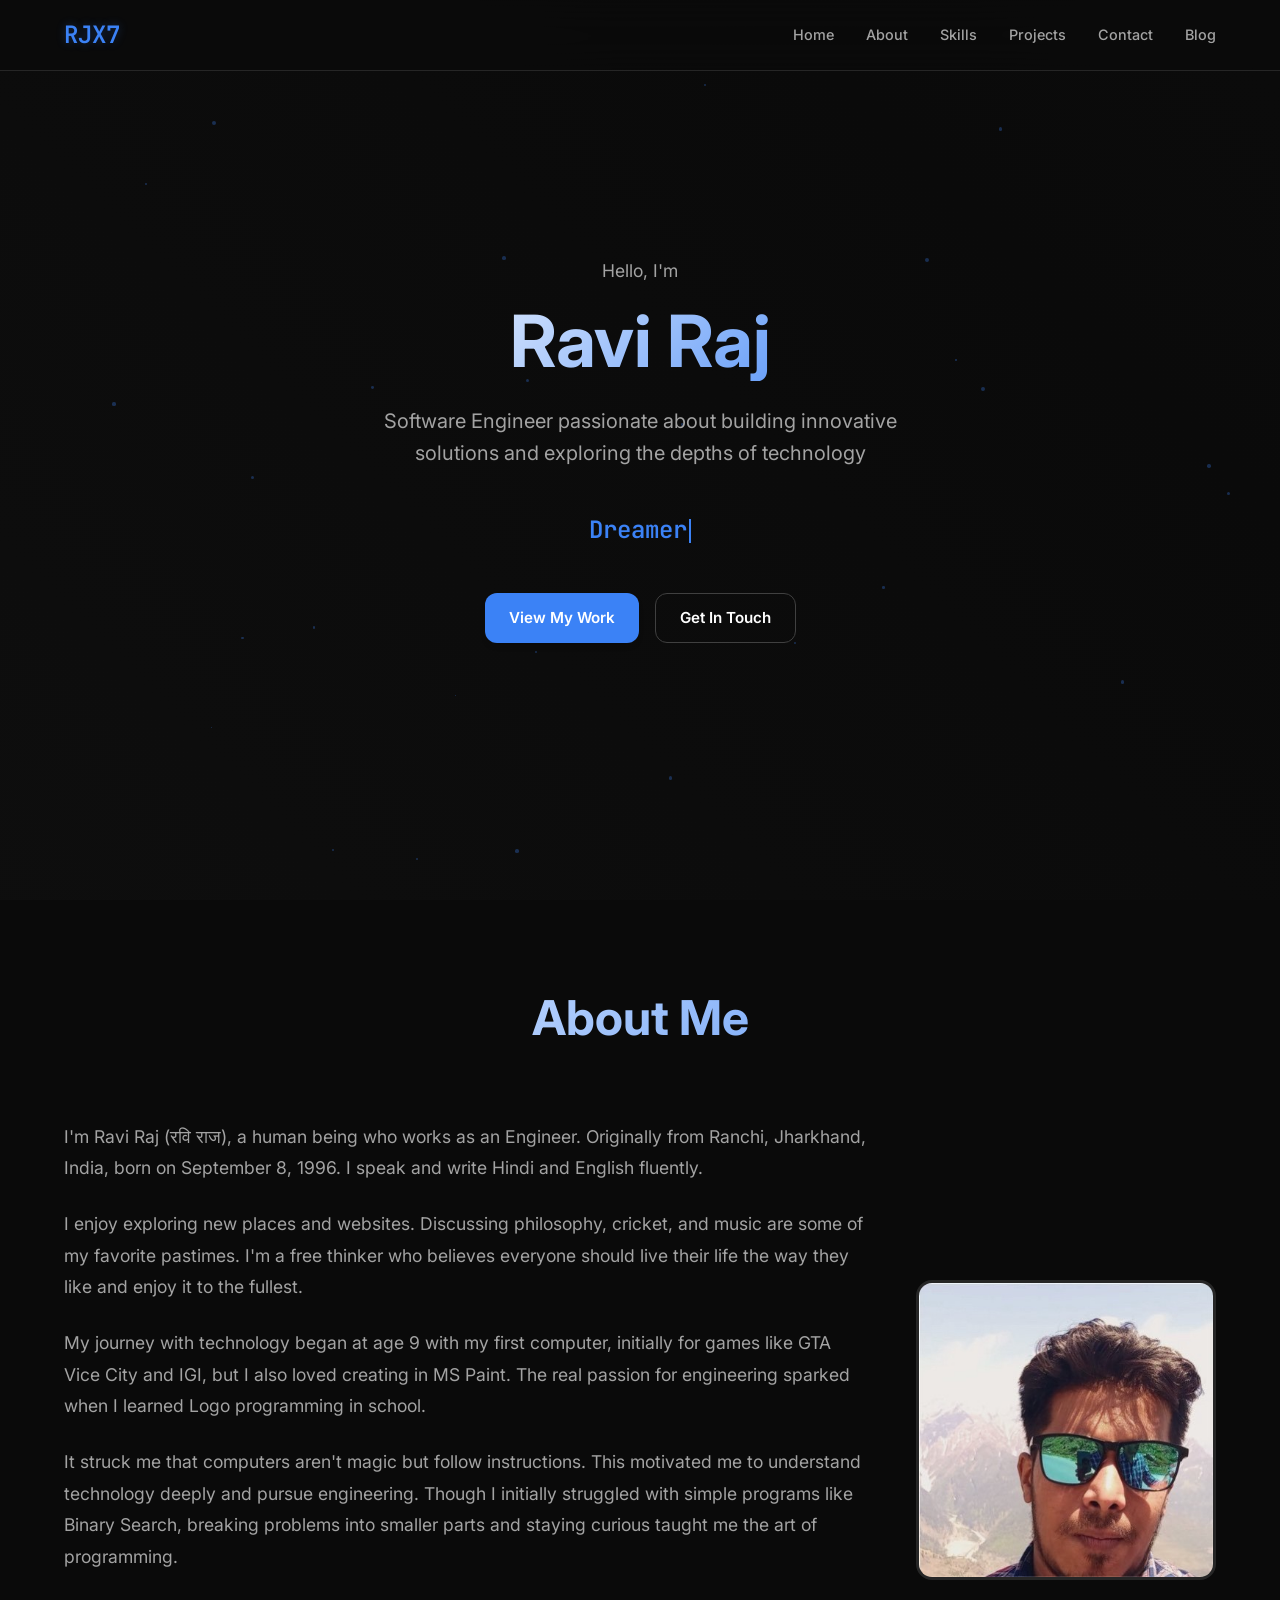
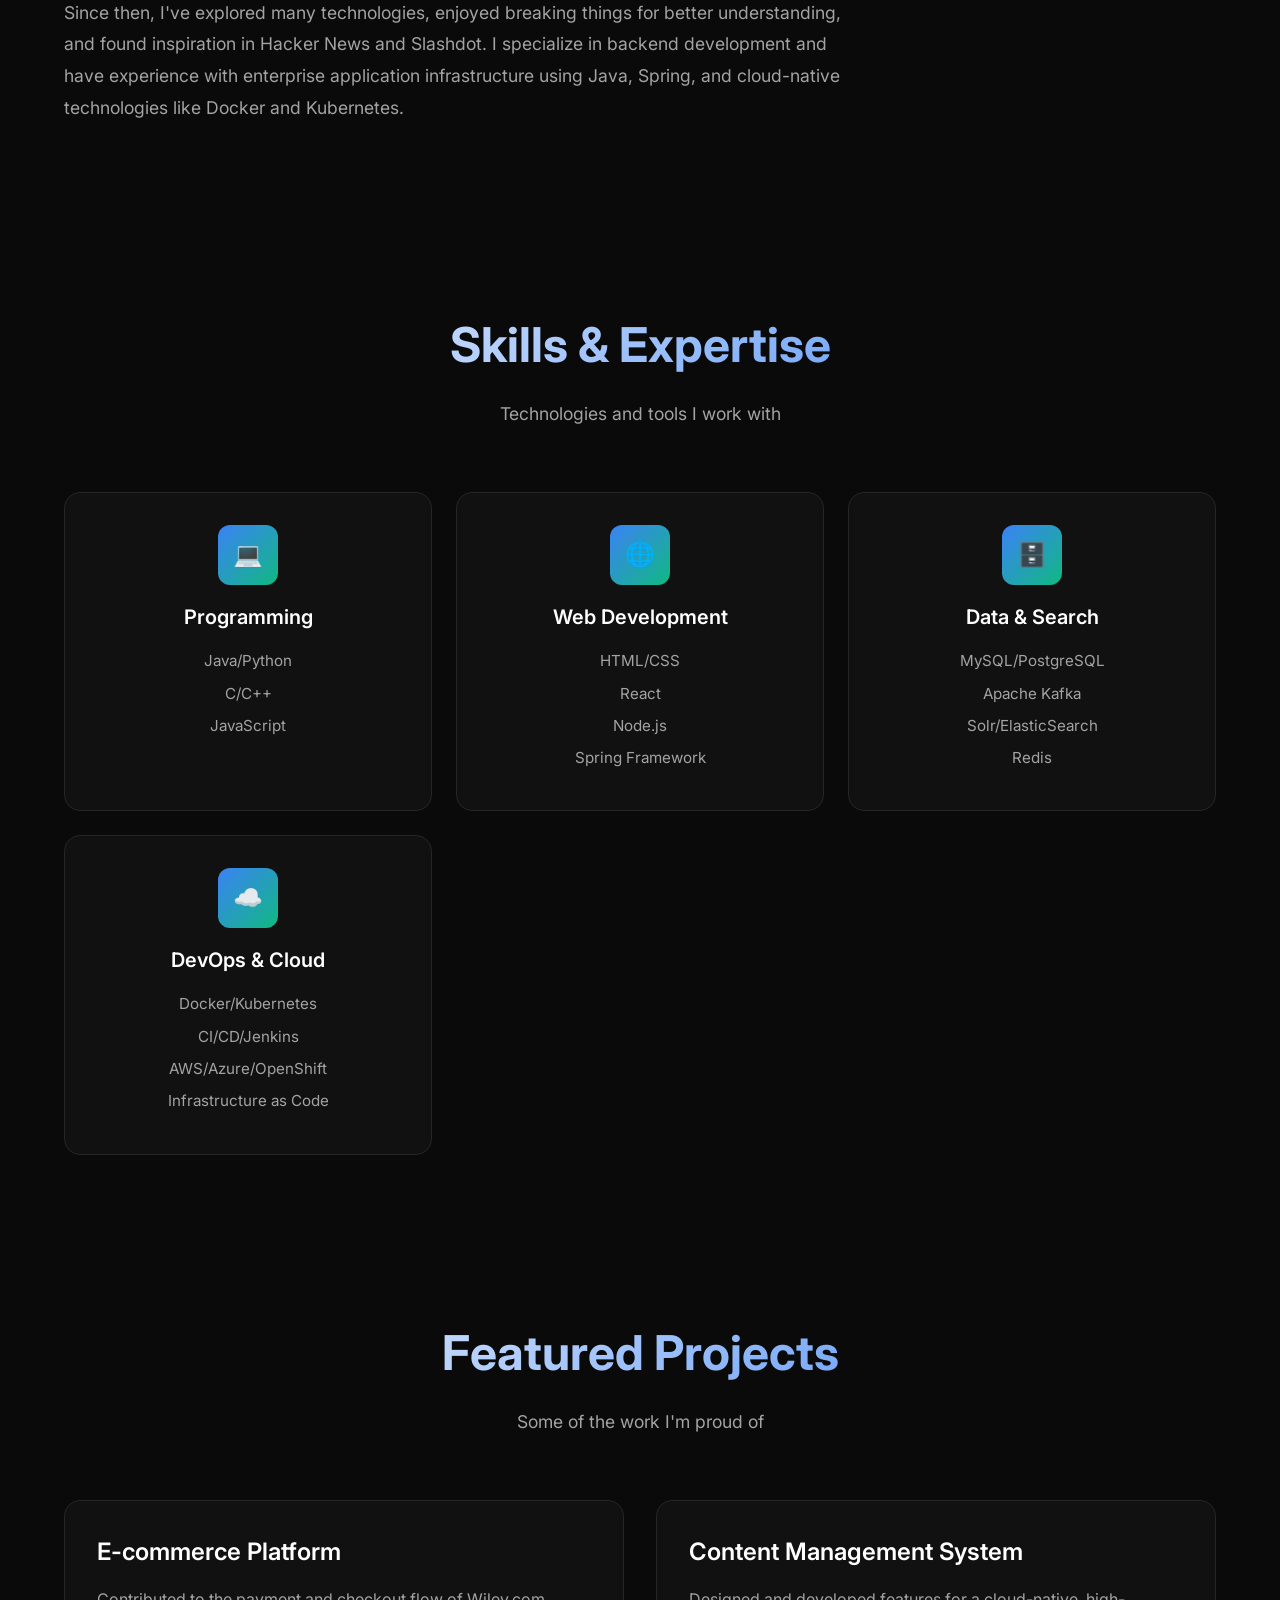
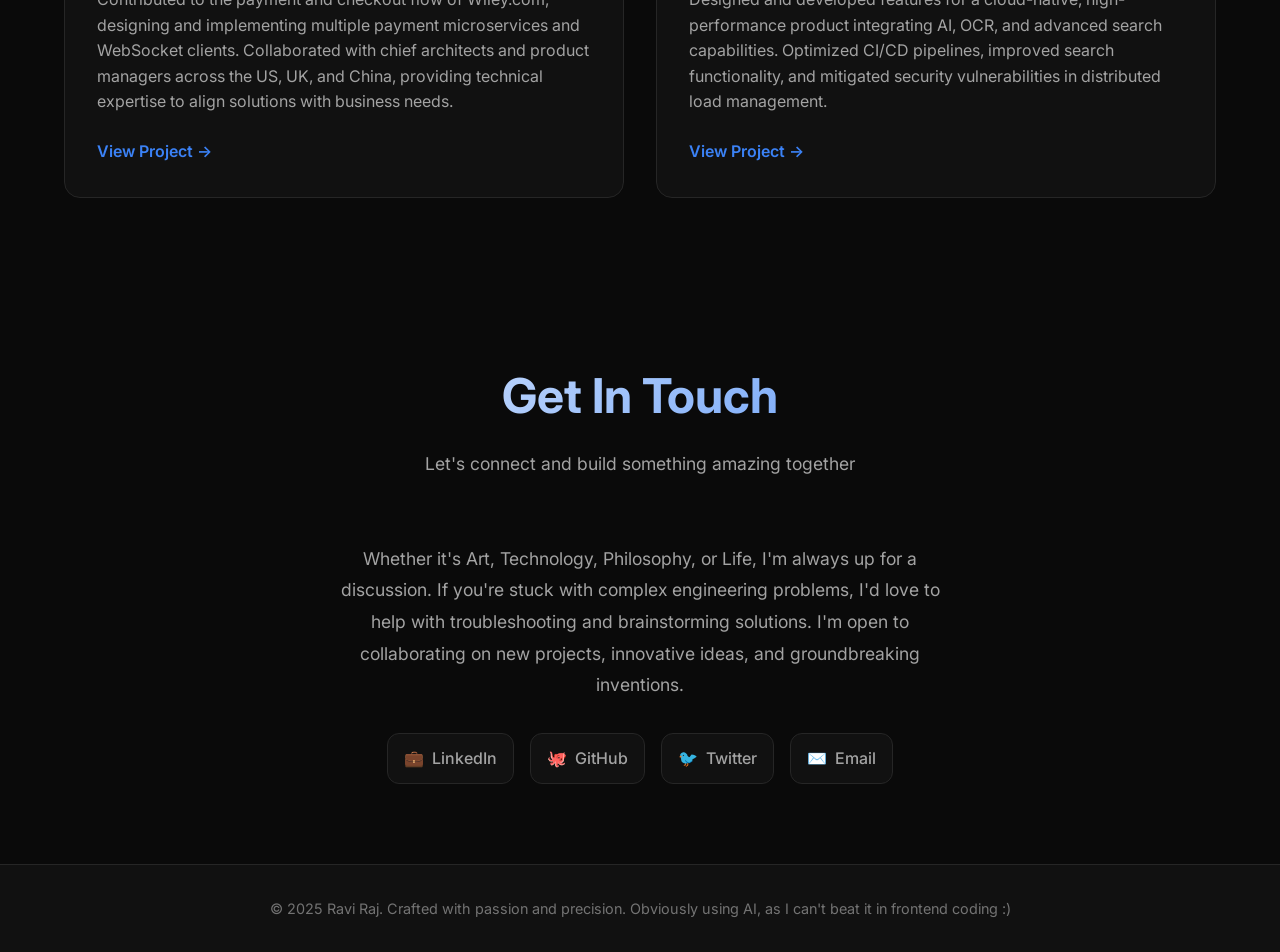
==== commit f9b0ac26: "testing new website lol" ====
--- a/index.html
+++ b/index.html
@@ -12,7 +12,7 @@
     <link href="https://fonts.googleapis.com/css2?family=Inter:wght@300;400;500;600;700&family=JetBrains+Mono:wght@400;500&display=swap" rel="stylesheet">
 
     <!-- Favicon -->
-    <link rel="icon" href="data:image/svg+xml,<svg xmlns='http://www.w3.org/2000/svg' viewBox='0 0 100 100'><text y='.9em' font-size='90'>🚀</text></svg>">
+    <link rel="icon" href="favicon.ico">
 
     <!-- Link to external CSS file -->
     <link rel="stylesheet" href="styles.css">
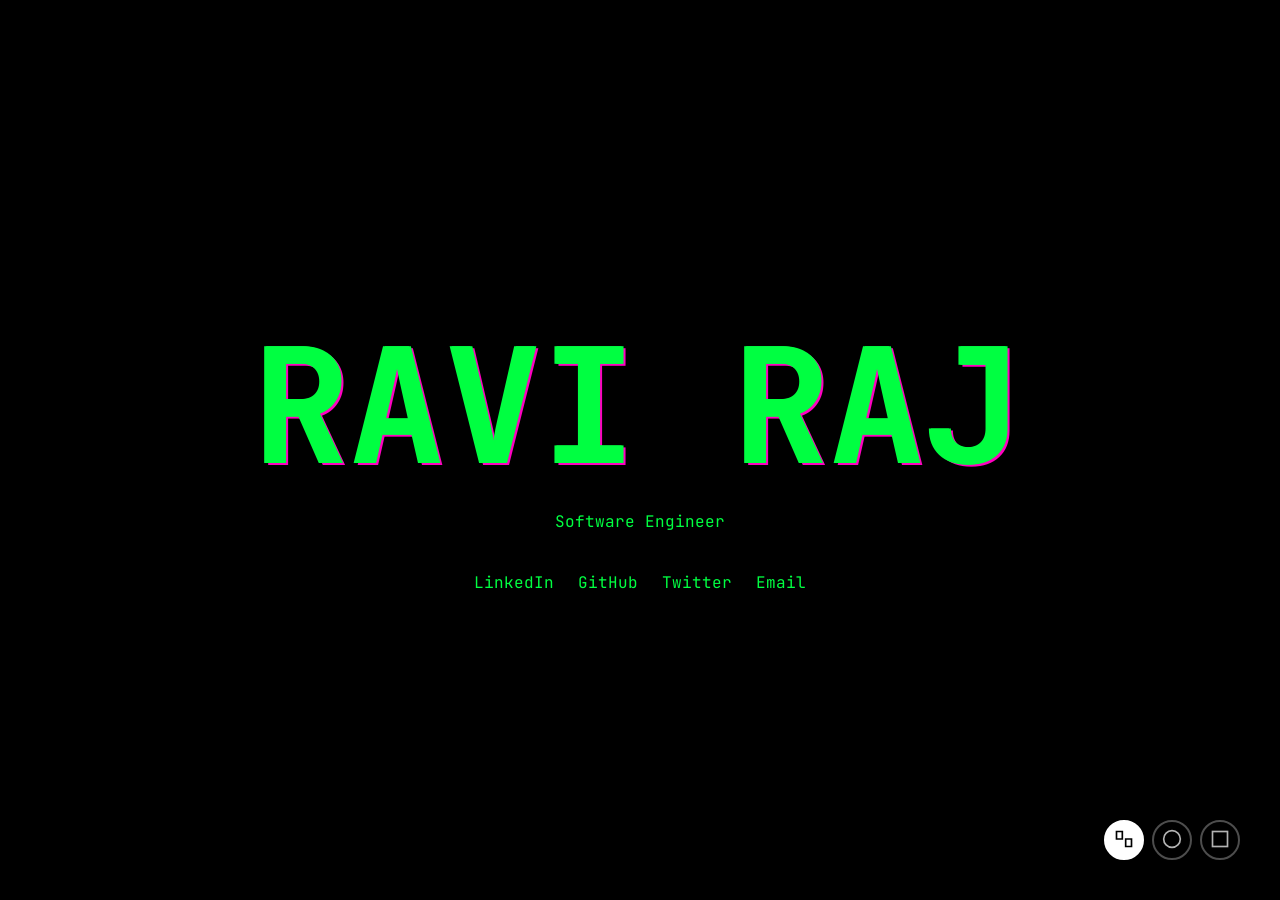
==== commit 97081876: "this was one piece of art which was so nice" ====
--- a/index.html
+++ b/index.html
@@ -3,239 +3,45 @@
 <head>
     <meta charset="UTF-8">
     <meta name="viewport" content="width=device-width, initial-scale=1.0">
-    <title>Ravi Raj - Software Engineer</title>
-    <meta name="description" content="Ravi Raj - Software Engineer specializing in backend development, cloud technologies, and innovative solutions.">
+    <title>Ravi Raj - A Digital Triptych</title>
+    <meta name="description" content="An interactive portfolio for Ravi Raj, software engineer. Explore three unique visual themes showcasing the art of web presentation.">
 
-    <!-- Preload critical fonts for performance -->
     <link rel="preconnect" href="https://fonts.googleapis.com">
     <link rel="preconnect" href="https://fonts.gstatic.com" crossorigin>
-    <link href="https://fonts.googleapis.com/css2?family=Inter:wght@300;400;500;600;700&family=JetBrains+Mono:wght@400;500&display=swap" rel="stylesheet">
+    <link href="https://fonts.googleapis.com/css2?family=Inter:wght@400;700&family=JetBrains+Mono:wght@400;700&display=swap" rel="stylesheet">
 
-    <!-- Favicon -->
     <link rel="icon" href="favicon.ico">
-
-    <!-- Link to external CSS file -->
     <link rel="stylesheet" href="styles.css">
 </head>
-<body>
-<!-- Animated background for visual appeal -->
-<div class="animated-bg"></div>
+<body class="theme-glitch">
 
-<!-- Floating particles container -->
-<div class="particles" id="particles"></div>
+<div class="theme-switcher">
+    <button class="theme-button" data-theme="theme-glitch" title="Activate Glitch Theme">
+        <svg viewBox="0 0 24 24" fill="none" stroke="currentColor" stroke-width="2"><path d="M3 3h7v9H3zM14 12h7v9h-7z"/></svg>
+    </button>
+    <button class="theme-button" data-theme="theme-ink" title="Activate Ink Theme">
+        <svg viewBox="0 0 24 24" fill="none" stroke="currentColor" stroke-width="2"><circle cx="12" cy="12" r="10"></circle></svg>
+    </button>
+    <button class="theme-button" data-theme="theme-brutalist" title="Activate Brutalist Theme">
+        <svg viewBox="0 0 24 24" fill="none" stroke="currentColor" stroke-width="2"><rect x="3" y="3" width="18" height="18"></rect></svg>
+    </button>
+</div>
 
-<!-- Fixed header with glassmorphism effect -->
-<header class="header">
-    <nav class="nav container">
-        <a href="#home" class="logo" aria-label="Ravi Raj - Home">RJX7</a>
-
-        <!-- Desktop navigation -->
-        <ul class="nav-links">
-            <li><a href="#home" class="nav-link">Home</a></li>
-            <li><a href="#about" class="nav-link">About</a></li>
-            <li><a href="#skills" class="nav-link">Skills</a></li>
-            <li><a href="#projects" class="nav-link">Projects</a></li>
-            <li><a href="#contact" class="nav-link">Contact</a></li>
-            <li><a href="https://rjx7.blogspot.com/" target="_blank" rel="noopener noreferrer" class="nav-link">Blog</a></li>
-        </ul>
-
-        <!-- Mobile menu toggle -->
-        <button class="menu-toggle" aria-label="Toggle mobile menu" id="menuToggle">
-            <span></span>
-            <span></span>
-            <span></span>
-        </button>
-    </nav>
-</header>
-
-<main>
-    <!-- Hero section with gradient text and typewriter effect -->
-    <section id="home" class="hero">
-        <div class="container">
-            <div class="hero-content">
-                <p class="hero-greeting">Hello, I'm</p>
-                <h1 class="hero-title">Ravi Raj</h1>
-                <p class="hero-subtitle">Software Engineer passionate about building innovative solutions and exploring the depths of technology</p>
-
-                <!-- Typewriter effect container -->
-                <div class="typewriter-container">
-                    <span class="typewriter" id="typewriter"></span>
-                    <span class="cursor"></span>
-                </div>
-
-                <!-- Call-to-action buttons -->
-                <div class="hero-cta">
-                    <a href="#projects" class="btn btn-primary">View My Work</a>
-                    <a href="#contact" class="btn btn-secondary">Get In Touch</a>
-                </div>
-            </div>
-        </div>
-    </section>
-
-    <!-- About section with improved layout -->
-    <section id="about" class="section animate-on-scroll">
-        <div class="container">
-            <div class="section-header">
-                <h2 class="section-title">About Me</h2>
-            </div>
-
-            <div class="about-grid">
-                <div class="about-content">
-                    <p>I'm Ravi Raj (रवि राज), a human being who works as an Engineer. Originally from Ranchi, Jharkhand, India, born on September 8, 1996. I speak and write Hindi and English fluently.</p>
-
-                    <p>I enjoy exploring new places and websites. Discussing philosophy, cricket, and music are some of my favorite pastimes. I'm a free thinker who believes everyone should live their life the way they like and enjoy it to the fullest.</p>
-
-                    <p>My journey with technology began at age 9 with my first computer, initially for games like GTA Vice City and IGI, but I also loved creating in MS Paint. The real passion for engineering sparked when I learned Logo programming in school.</p>
-
-                    <p>It struck me that computers aren't magic but follow instructions. This motivated me to understand technology deeply and pursue engineering. Though I initially struggled with simple programs like Binary Search, breaking problems into smaller parts and staying curious taught me the art of programming.</p>
-
-                    <p>Since then, I've explored many technologies, enjoyed breaking things for better understanding, and found inspiration in Hacker News and Slashdot. I specialize in backend development and have experience with enterprise application infrastructure using Java, Spring, and cloud-native technologies like Docker and Kubernetes.</p>
-                </div>
-
-                <div class="about-image">
-                    <img src="mypic.jpeg" alt="Ravi Raj - Software Engineer" class="profile-image">
-                </div>
-            </div>
-        </div>
-    </section>
-
-    <!-- Skills section with modern card design -->
-    <section id="skills" class="section animate-on-scroll">
-        <div class="container">
-            <div class="section-header">
-                <h2 class="section-title">Skills & Expertise</h2>
-                <p class="section-subtitle">Technologies and tools I work with</p>
-            </div>
-
-            <div class="skills-grid">
-                <div class="skill-card">
-                    <div class="skill-icon">💻</div>
-                    <h3 class="skill-title">Programming</h3>
-                    <ul class="skill-list">
-                        <li>Java/Python</li>
-                        <li>C/C++</li>
-                        <li>JavaScript</li>
-                    </ul>
-                </div>
-
-                <div class="skill-card">
-                    <div class="skill-icon">🌐</div>
-                    <h3 class="skill-title">Web Development</h3>
-                    <ul class="skill-list">
-                        <li>HTML/CSS</li>
-                        <li>React</li>
-                        <li>Node.js</li>
-                        <li>Spring Framework</li>
-                    </ul>
-                </div>
-
-                <div class="skill-card">
-                    <div class="skill-icon">🗄️</div>
-                    <h3 class="skill-title">Data & Search</h3>
-                    <ul class="skill-list">
-                        <li>MySQL/PostgreSQL</li>
-                        <li>Apache Kafka</li>
-                        <li>Solr/ElasticSearch</li>
-                        <li>Redis</li>
-                    </ul>
-                </div>
-
-                <div class="skill-card">
-                    <div class="skill-icon">☁️</div>
-                    <h3 class="skill-title">DevOps & Cloud</h3>
-                    <ul class="skill-list">
-                        <li>Docker/Kubernetes</li>
-                        <li>CI/CD/Jenkins</li>
-                        <li>AWS/Azure/OpenShift</li>
-                        <li>Infrastructure as Code</li>
-                    </ul>
-                </div>
-            </div>
-        </div>
-    </section>
-
-    <!-- Projects section with enhanced cards -->
-    <section id="projects" class="section animate-on-scroll">
-        <div class="container">
-            <div class="section-header">
-                <h2 class="section-title">Featured Projects</h2>
-                <p class="section-subtitle">Some of the work I'm proud of</p>
-            </div>
-
-            <div class="projects-grid">
-                <div class="project-card">
-                    <div class="project-content">
-                        <h3 class="project-title">E-commerce Platform</h3>
-                        <p class="project-description">
-                            Contributed to the payment and checkout flow of Wiley.com, designing and implementing multiple payment microservices and WebSocket clients. Collaborated with chief architects and product managers across the US, UK, and China, providing technical expertise to align solutions with business needs.
-                        </p>
-                        <a href="https://wiley.com" target="_blank" rel="noopener noreferrer" class="project-link">
-                            View Project →
-                        </a>
-                    </div>
-                </div>
-
-                <div class="project-card">
-                    <div class="project-content">
-                        <h3 class="project-title">Content Management System</h3>
-                        <p class="project-description">
-                            Designed and developed features for a cloud-native, high-performance product integrating AI, OCR, and advanced search capabilities. Optimized CI/CD pipelines, improved search functionality, and mitigated security vulnerabilities in distributed load management.
-                        </p>
-                        <a href="https://www.rocketsoftware.com/products/rocket-mobius" target="_blank" rel="noopener noreferrer" class="project-link">
-                            View Project →
-                        </a>
-                    </div>
-                </div>
-            </div>
-        </div>
-    </section>
-
-    <!-- Contact section with social links -->
-    <section id="contact" class="section animate-on-scroll">
-        <div class="container">
-            <div class="section-header">
-                <h2 class="section-title">Get In Touch</h2>
-                <p class="section-subtitle">Let's connect and build something amazing together</p>
-            </div>
-
-            <div class="contact-content">
-                <p class="contact-description">
-                    Whether it's Art, Technology, Philosophy, or Life, I'm always up for a discussion. If you're stuck with complex engineering problems, I'd love to help with troubleshooting and brainstorming solutions. I'm open to collaborating on new projects, innovative ideas, and groundbreaking inventions.
-                </p>
-
-                <div class="social-links">
-                    <a href="https://linkedin.com/in/ravirajx7" target="_blank" rel="noopener noreferrer" class="social-link">
-                        <span>💼</span>
-                        LinkedIn
-                    </a>
-                    <a href="https://github.com/ravirajx7" target="_blank" rel="noopener noreferrer" class="social-link">
-                        <span>🐙</span>
-                        GitHub
-                    </a>
-                    <a href="https://x.com/ravirajx7" target="_blank" rel="noopener noreferrer" class="social-link">
-                        <span>🐦</span>
-                        Twitter
-                    </a>
-                    <a href="mailto:raviraj@gmail.com" class="social-link">
-                        <span>✉️</span>
-                        Email
-                    </a>
-                </div>
+<main class="content-wrapper">
+    <section class="hero">
+        <div class="hero-content">
+            <h1 class="hero-title">Ravi Raj</h1>
+            <p class="hero-subtitle">Software Engineer</p>
+            <div class="social-links">
+                <a href="https://linkedin.com/in/ravirajx7" target="_blank" rel="noopener noreferrer">LinkedIn</a>
+                <a href="https://github.com/ravirajx7" target="_blank" rel="noopener noreferrer">GitHub</a>
+                <a href="https://x.com/ravirajx7" target="_blank" rel="noopener noreferrer">Twitter</a>
+                <a href="mailto:raviraj@gmail.com">Email</a>
             </div>
         </div>
     </section>
 </main>
 
-<!-- Footer with minimal design -->
-<footer class="footer">
-    <div class="container">
-        <div class="footer-content">
-            <p>&copy; 2025 Ravi Raj. Crafted with passion and precision. Obviously using AI, as I can't beat it in frontend coding :)</p>
-        </div>
-    </div>
-</footer>
-
-<!-- Link to external JavaScript file -->
 <script src="script.js"></script>
 </body>
 </html>
--- a/styles.css
+++ b/styles.css
@@ -1,752 +1,275 @@
-/* ===== CSS CUSTOM PROPERTIES ===== */
-/* Using CSS custom properties for consistent theming and easy maintenance */
+/* ===== MULTI-THEME PORTFOLIO STYLES ===== */
+
+/*
+ * =========================================
+ * BASE STYLES & RESETS
+ * =========================================
+ * These styles apply to all themes. They define the foundational layout,
+ * typography, and resets for cross-browser consistency.
+ */
 :root {
-    /* Color palette inspired by modern design systems */
-    --color-primary: #3b82f6;
-    --color-primary-dark: #2563eb;
-    --color-secondary: #10b981;
-    --color-accent: #f59e0b;
-    --color-danger: #ef4444;
-    
-    /* Neutral colors with careful contrast ratios for accessibility */
-    --color-background: #0a0a0a;
-    --color-surface: #111111;
-    --color-surface-elevated: #1a1a1a;
-    --color-border: #262626;
-    --color-border-light: #404040;
-    
-    /* Text colors with WCAG AA compliance */
-    --color-text-primary: #ffffff;
-    --color-text-secondary: #a3a3a3;
-    --color-text-tertiary: #737373;
-    
-    /* Typography scale based on modular scale */
-    --font-family-primary: 'Inter', -apple-system, BlinkMacSystemFont, sans-serif;
-    --font-family-mono: 'JetBrains Mono', 'Fira Code', monospace;
-    
-    /* Spacing system using 8px base unit */
-    --space-1: 0.25rem;
-    --space-2: 0.5rem;
-    --space-3: 0.75rem;
-    --space-4: 1rem;
-    --space-6: 1.5rem;
-    --space-8: 2rem;
-    --space-12: 3rem;
-    --space-16: 4rem;
-    --space-20: 5rem;
-    --space-24: 6rem;
-    
-    /* Border radius system */
-    --radius-sm: 0.375rem;
-    --radius-md: 0.5rem;
-    --radius-lg: 0.75rem;
-    --radius-xl: 1rem;
-    --radius-full: 9999px;
-    
-    /* Animation durations for consistent motion */
-    --duration-fast: 150ms;
-    --duration-normal: 300ms;
-    --duration-slow: 500ms;
-    
-    /* Shadows for depth and hierarchy */
-    --shadow-sm: 0 1px 2px 0 rgb(0 0 0 / 0.05);
-    --shadow-md: 0 4px 6px -1px rgb(0 0 0 / 0.1), 0 2px 4px -2px rgb(0 0 0 / 0.1);
-    --shadow-lg: 0 10px 15px -3px rgb(0 0 0 / 0.1), 0 4px 6px -4px rgb(0 0 0 / 0.1);
-    --shadow-glow: 0 0 20px rgb(59 130 246 / 0.3);
-}
-
-/* ===== RESET AND BASE STYLES ===== */
-/* Modern CSS reset for consistent cross-browser rendering */
+    --font-primary: 'Inter', sans-serif;
+    --font-mono: 'JetBrains Mono', monospace;
+    --duration: 0.6s;
+    --easing: cubic-bezier(0.2, 1, 0.3, 1);
+}
+
 *, *::before, *::after {
     box-sizing: border-box;
     margin: 0;
     padding: 0;
 }
 
-html {
-    scroll-behavior: smooth;
-    /* Prevent horizontal scroll on mobile */
-    overflow-x: hidden;
+html, body {
+    height: 100%;
+    width: 100%;
+    overflow: hidden; /* Prevent scrolling for this full-screen experience */
 }
 
 body {
-    font-family: var(--font-family-primary);
-    background-color: var(--color-background);
-    color: var(--color-text-primary);
-    line-height: 1.6;
-    font-size: 16px;
-    /* Improve text rendering */
-    -webkit-font-smoothing: antialiased;
-    -moz-osx-font-smoothing: grayscale;
-    text-rendering: optimizeLegibility;
-    /* Prevent horizontal scroll */
-    overflow-x: hidden;
-}
-
-/* ===== UTILITY CLASSES ===== */
-/* Container for consistent max-width and centering */
-.container {
-    max-width: 1200px;
-    margin: 0 auto;
-    padding: 0 var(--space-6);
-}
-
-/* Visually hidden content for screen readers */
-.sr-only {
+    font-family: var(--font-primary);
+    transition: background-color var(--duration) var(--easing), color var(--duration) var(--easing);
+}
+
+.content-wrapper {
+    display: flex;
+    align-items: center;
+    justify-content: center;
+    min-height: 100vh;
+    padding: 2rem;
+    text-align: center;
+}
+
+.hero-title, .hero-subtitle, .social-links a {
+    transition: all var(--duration) var(--easing);
+}
+
+.social-links {
+    margin-top: 2rem;
+    display: flex;
+    gap: 1.5rem;
+    justify-content: center;
+    flex-wrap: wrap;
+}
+
+.social-links a {
+    text-decoration: none;
+    position: relative;
+    padding: 0.5rem 0;
+}
+
+/*
+ * =========================================
+ * THEME SWITCHER
+ * =========================================
+ * The UI for changing themes. It's fixed to the corner and styled
+ * to be minimal and unobtrusive, yet artistic.
+ */
+.theme-switcher {
+    position: fixed;
+    bottom: 2rem;
+    right: 2rem;
+    z-index: 100;
+    display: flex;
+    gap: 0.5rem;
+    background: rgba(0, 0, 0, 0.2);
+    padding: 0.5rem;
+    border-radius: 99px;
+    backdrop-filter: blur(10px);
+}
+
+.theme-button {
+    width: 40px;
+    height: 40px;
+    background: transparent;
+    border: 2px solid rgba(255, 255, 255, 0.3);
+    border-radius: 50%;
+    cursor: pointer;
+    transition: all 0.3s;
+    color: rgba(255, 255, 255, 0.7);
+}
+
+.theme-button:hover {
+    border-color: rgba(255, 255, 255, 1);
+    transform: scale(1.1);
+}
+
+.theme-button.active {
+    background: rgba(255, 255, 255, 1);
+    color: #000;
+    border-color: white;
+}
+
+.theme-button svg {
+    width: 20px;
+    height: 20px;
+    stroke: currentColor;
+}
+
+
+/*
+ * ===================================================================
+ * THEME 1: THE MINIMALIST GLITCH
+ * ===================================================================
+ * A digital, sharp theme using monospace fonts and glitch animations.
+ * Uses pseudo-elements and clip-path to create the visual effect.
+ */
+.theme-glitch {
+    background-color: #000000;
+    color: #00FF41;
+    font-family: var(--font-mono);
+}
+
+.theme-glitch .hero-title {
+    font-size: clamp(3rem, 15vw, 10rem);
+    font-weight: 700;
+    text-transform: uppercase;
+    position: relative;
+    animation: glitch-scan 4s linear infinite;
+}
+
+.theme-glitch .hero-title::before,
+.theme-glitch .hero-title::after {
+    content: attr(data-text); /* JS will set this */
     position: absolute;
-    width: 1px;
-    height: 1px;
-    padding: 0;
-    margin: -1px;
-    overflow: hidden;
-    clip: rect(0, 0, 0, 0);
-    white-space: nowrap;
-    border: 0;
-}
-
-/* ===== ANIMATED BACKGROUND ===== */
-/* Subtle animated gradient background for visual interest */
-.animated-bg {
-    position: fixed;
     top: 0;
     left: 0;
     width: 100%;
     height: 100%;
-    z-index: -2;
-    background: linear-gradient(
-        45deg,
-        var(--color-background) 0%,
-        #0f0f0f 25%,
-        var(--color-background) 50%,
-        #0f0f0f 75%,
-        var(--color-background) 100%
-    );
-    background-size: 400% 400%;
-    animation: gradientShift 20s ease infinite;
-}
-
-@keyframes gradientShift {
-    0%, 100% { background-position: 0% 50%; }
-    50% { background-position: 100% 50%; }
-}
-
-/* Floating particles effect */
-.particles {
-    position: fixed;
-    top: 0;
-    left: 0;
-    width: 100%;
-    height: 100%;
-    z-index: -1;
-    pointer-events: none;
-}
-
-.particle {
-    position: absolute;
-    width: 2px;
-    height: 2px;
-    background: var(--color-primary);
-    border-radius: 50%;
-    opacity: 0.3;
-    animation: float 6s ease-in-out infinite;
-}
-
-@keyframes float {
-    0%, 100% { transform: translateY(0px) rotate(0deg); opacity: 0.3; }
-    50% { transform: translateY(-20px) rotate(180deg); opacity: 0.8; }
-}
-
-/* ===== HEADER NAVIGATION ===== */
-.header {
-    position: fixed;
-    top: 0;
-    left: 0;
-    right: 0;
-    z-index: 1000;
-    /* Glassmorphism effect for modern look */
-    background: rgba(10, 10, 10, 0.8);
-    backdrop-filter: blur(20px);
-    border-bottom: 1px solid var(--color-border);
-    transition: all var(--duration-normal) ease;
-}
-
-.nav {
-    display: flex;
-    align-items: center;
-    justify-content: space-between;
-    height: 70px;
-    padding: 0 var(--space-6);
-}
-
-.logo {
-    font-family: var(--font-family-mono);
-    font-size: 1.5rem;
-    font-weight: 600;
-    color: var(--color-primary);
-    text-decoration: none;
-    /* Subtle glow effect */
-    text-shadow: 0 0 10px rgba(59, 130, 246, 0.3);
-    transition: all var(--duration-normal) ease;
-}
-
-.logo:hover {
-    transform: scale(1.05);
-    text-shadow: 0 0 20px rgba(59, 130, 246, 0.5);
-}
-
-.nav-links {
-    display: flex;
-    list-style: none;
-    gap: var(--space-8);
-}
-
-.nav-link {
-    color: var(--color-text-secondary);
-    text-decoration: none;
-    font-weight: 500;
-    font-size: 0.9rem;
-    position: relative;
-    transition: color var(--duration-normal) ease;
-}
-
-/* Animated underline effect */
-.nav-link::after {
-    content: '';
-    position: absolute;
-    bottom: -4px;
-    left: 0;
-    width: 0;
-    height: 2px;
-    background: var(--color-primary);
-    transition: width var(--duration-normal) ease;
-}
-
-.nav-link:hover {
-    color: var(--color-text-primary);
-}
-
-.nav-link:hover::after {
-    width: 100%;
-}
-
-/* Mobile menu toggle */
-.menu-toggle {
-    display: none;
-    flex-direction: column;
-    cursor: pointer;
-    gap: 4px;
-    background: none;
-    border: none;
-    padding: var(--space-2);
-}
-
-.menu-toggle span {
-    width: 25px;
-    height: 2px;
-    background: var(--color-text-primary);
-    transition: all var(--duration-normal) ease;
-}
-
-/* ===== HERO SECTION ===== */
-.hero {
-    min-height: 100vh;
-    display: flex;
-    align-items: center;
-    justify-content: center;
-    text-align: center;
-    position: relative;
-    padding: var(--space-20) 0;
-}
-
-.hero-content {
-    max-width: 800px;
-    animation: fadeInUp 1s ease-out;
-}
-
-.hero-greeting {
-    font-size: 1.1rem;
-    color: var(--color-text-secondary);
-    margin-bottom: var(--space-4);
+    background: #000000;
+    overflow: hidden;
+}
+
+.theme-glitch .hero-title::before {
+    left: 2px;
+    text-shadow: -2px 0 #FF00C1;
+    clip-path: rect(24px, 550px, 90px, 0);
+    animation: glitch-anim 2s infinite linear alternate-reverse;
+}
+
+.theme-glitch .hero-title::after {
+    left: -2px;
+    text-shadow: -2px 0 #00FF41, 2px 2px #FF00C1;
+    clip-path: rect(85px, 550px, 140px, 0);
+    animation: glitch-anim 3s infinite linear alternate-reverse;
+}
+
+@keyframes glitch-anim {
+  0% { clip-path: inset(40% 0 61% 0); } 100% { clip-path: inset(20% 0 1% 0); }
+}
+@keyframes glitch-scan {
+  0%, 100% { transform: translateY(0); } 50% { transform: translateY(2px); }
+}
+
+
+.theme-glitch .social-links a {
+    color: #00FF41;
+}
+
+.theme-glitch .social-links a:hover {
+    background-color: #00FF41;
+    color: #000;
+}
+
+/*
+ * ===================================================================
+ * THEME 2: THE ORGANIC INK
+ * ===================================================================
+ * A fluid, artistic theme using CSS filters for a "metaball" effect.
+ * It feels soft, natural, and interactive.
+ */
+.theme-ink {
+    background-color: #F0EAD6; /* Papyrus-like color */
+    color: #1a1a1a;
+}
+.theme-ink .theme-switcher { background: rgba(255,255,255,0.2); }
+.theme-ink .theme-button { border-color: rgba(0,0,0,0.3); color:rgba(0,0,0,0.7); }
+.theme-ink .theme-button:hover { border-color: #000; }
+.theme-ink .theme-button.active { background:#000; color:#fff; }
+
+.theme-ink .hero {
+    /* The magic container for the metaball effect */
+    filter: blur(5px) contrast(20);
+}
+
+.theme-ink .hero-content {
+    /* Must have a solid background to participate in the filter effect */
+    background-color: #F0EAD6;
+    border-radius: 20px; /* Rounded for a softer feel */
+}
+
+.theme-ink .hero-title {
+    font-size: clamp(4rem, 12vw, 9rem);
     font-weight: 400;
-}
-
-.hero-title {
-    font-size: clamp(2.5rem, 8vw, 4.5rem);
+    animation: ink-flow 10s ease-in-out infinite alternate;
+}
+@keyframes ink-flow {
+  from { transform: scale(0.95); letter-spacing: -5px; }
+  to { transform: scale(1.05); letter-spacing: 0px; }
+}
+
+.theme-ink .hero-subtitle {
+    font-size: 1.2rem;
+    font-weight: 400;
+}
+
+.theme-ink .social-links a {
+    color: #1a1a1a;
+    transition: letter-spacing 0.4s;
+}
+
+.theme-ink .social-links a:hover {
+    letter-spacing: 2px;
+}
+
+/*
+ * ===================================================================
+ * THEME 3: THE BRUTALIST REMIX
+ * ===================================================================
+ * A raw, bold, and unapologetic theme. Uses stark contrasts,
+ * hard shadows, and no transitions for an immediate, blocky feel.
+ */
+.theme-brutalist {
+    background-color: #FFFF00; /* A harsh, vibrant yellow */
+    color: #000000;
+}
+.theme-brutalist .theme-switcher { background: rgba(0,0,0,0.2); }
+.theme-brutalist .theme-button { border-color: rgba(0,0,0,0.3); color:rgba(0,0,0,0.7); }
+.theme-brutalist .theme-button:hover { border-color: #000; }
+.theme-brutalist .theme-button.active { background:#000; color:#fff; }
+
+
+.theme-brutalist .hero-content {
+    background: #FFFF00;
+    padding: 2rem;
+    border: 3px solid #000000;
+    box-shadow: 10px 10px 0 #000000;
+}
+
+.theme-brutalist .hero-title {
+    font-size: clamp(4rem, 15vw, 10rem);
+    text-transform: uppercase;
     font-weight: 700;
-    line-height: 1.1;
-    margin-bottom: var(--space-6);
-    /* Gradient text effect */
-    background: linear-gradient(135deg, var(--color-text-primary) 0%, var(--color-primary) 100%);
-    -webkit-background-clip: text;
-    -webkit-text-fill-color: transparent;
-    background-clip: text;
-}
-
-.hero-subtitle {
-    font-size: 1.25rem;
-    color: var(--color-text-secondary);
-    margin-bottom: var(--space-8);
-    max-width: 600px;
-    margin-left: auto;
-    margin-right: auto;
-}
-
-/* Typewriter effect container */
-.typewriter-container {
-    height: 60px;
-    display: flex;
-    align-items: center;
-    justify-content: center;
-    margin-bottom: var(--space-8);
-}
-
-.typewriter {
-    font-size: 1.5rem;
-    font-weight: 600;
-    color: var(--color-primary);
-    font-family: var(--font-family-mono);
-}
-
-/* Blinking cursor effect */
-.cursor {
+}
+
+.theme-brutalist .hero-subtitle {
+    font-family: var(--font-mono);
+    font-size: 1.2rem;
+    font-weight: 700;
+    background-color: #000;
+    color: #FFFF00;
+    padding: 0.5rem;
     display: inline-block;
-    width: 2px;
-    height: 1.5rem;
-    background: var(--color-primary);
-    margin-left: 2px;
-    animation: blink 1s infinite;
-}
-
-@keyframes blink {
-    0%, 50% { opacity: 1; }
-    51%, 100% { opacity: 0; }
-}
-
-.hero-cta {
-    display: flex;
-    gap: var(--space-4);
-    justify-content: center;
-    flex-wrap: wrap;
-}
-
-/* ===== BUTTON COMPONENTS ===== */
-.btn {
-    display: inline-flex;
-    align-items: center;
-    gap: var(--space-2);
-    padding: var(--space-3) var(--space-6);
-    border-radius: var(--radius-lg);
-    font-weight: 600;
-    text-decoration: none;
-    transition: all var(--duration-normal) ease;
-    cursor: pointer;
-    border: none;
-    font-size: 0.95rem;
-    position: relative;
-    overflow: hidden;
-}
-
-.btn-primary {
-    background: var(--color-primary);
-    color: white;
-    box-shadow: var(--shadow-md);
-}
-
-.btn-primary:hover {
-    background: var(--color-primary-dark);
-    transform: translateY(-2px);
-    box-shadow: var(--shadow-lg);
-}
-
-.btn-secondary {
-    background: transparent;
-    color: var(--color-text-primary);
-    border: 1px solid var(--color-border-light);
-}
-
-.btn-secondary:hover {
-    background: var(--color-surface-elevated);
-    border-color: var(--color-primary);
-    transform: translateY(-2px);
-}
-
-/* Ripple effect for buttons */
-.btn::before {
-    content: '';
-    position: absolute;
-    top: 50%;
-    left: 50%;
-    width: 0;
-    height: 0;
-    background: rgba(255, 255, 255, 0.1);
-    border-radius: 50%;
-    transform: translate(-50%, -50%);
-    transition: width 0.6s, height 0.6s;
-}
-
-.btn:active::before {
-    width: 300px;
-    height: 300px;
-}
-
-/* ===== SECTION LAYOUTS ===== */
-.section {
-    padding: var(--space-20) 0;
-    position: relative;
-}
-
-.section-header {
-    text-align: center;
-    margin-bottom: var(--space-16);
-}
-
-.section-title {
-    font-size: clamp(2rem, 5vw, 3rem);
-    font-weight: 700;
-    margin-bottom: var(--space-4);
-    background: linear-gradient(135deg, var(--color-text-primary) 0%, var(--color-primary) 100%);
-    -webkit-background-clip: text;
-    -webkit-text-fill-color: transparent;
-    background-clip: text;
-}
-
-.section-subtitle {
-    font-size: 1.1rem;
-    color: var(--color-text-secondary);
-    max-width: 600px;
-    margin: 0 auto;
-}
-
-/* ===== ABOUT SECTION ===== */
-.about-grid {
-    display: grid;
-    grid-template-columns: 1fr 300px;
-    gap: var(--space-12);
-    align-items: center;
-}
-
-.about-content {
-    font-size: 1.1rem;
-    line-height: 1.8;
-    color: var(--color-text-secondary);
-}
-
-.about-content p {
-    margin-bottom: var(--space-6);
-}
-
-.about-image {
-    position: relative;
-}
-
-.profile-image {
-    width: 100%;
-    height: 300px;
-    object-fit: cover;
-    border-radius: var(--radius-xl);
-    border: 3px solid var(--color-border);
-    transition: all var(--duration-slow) ease;
-    /* Subtle floating animation */
-    animation: profileFloat 6s ease-in-out infinite;
-}
-
-@keyframes profileFloat {
-    0%, 100% { transform: translateY(0px); }
-    50% { transform: translateY(-10px); }
-}
-
-.profile-image:hover {
-    transform: scale(1.05) translateY(-10px);
-    border-color: var(--color-primary);
-    box-shadow: var(--shadow-glow);
-}
-
-/* ===== SKILLS SECTION ===== */
-.skills-grid {
-    display: grid;
-    grid-template-columns: repeat(auto-fit, minmax(280px, 1fr));
-    gap: var(--space-6);
-}
-
-.skill-card {
-    background: var(--color-surface);
-    border: 1px solid var(--color-border);
-    border-radius: var(--radius-xl);
-    padding: var(--space-8);
-    text-align: center;
-    transition: all var(--duration-normal) ease;
-    position: relative;
-    overflow: hidden;
-}
-
-/* Hover effect with subtle glow */
-.skill-card::before {
-    content: '';
-    position: absolute;
-    top: 0;
-    left: 0;
-    right: 0;
-    bottom: 0;
-    background: linear-gradient(135deg, transparent 0%, rgba(59, 130, 246, 0.05) 100%);
-    opacity: 0;
-    transition: opacity var(--duration-normal) ease;
-}
-
-.skill-card:hover {
-    transform: translateY(-8px);
-    border-color: var(--color-primary);
-    box-shadow: var(--shadow-lg);
-}
-
-.skill-card:hover::before {
-    opacity: 1;
-}
-
-.skill-icon {
-    width: 60px;
-    height: 60px;
-    background: linear-gradient(135deg, var(--color-primary) 0%, var(--color-secondary) 100%);
-    border-radius: var(--radius-lg);
-    display: flex;
-    align-items: center;
-    justify-content: center;
-    margin: 0 auto var(--space-4);
-    font-size: 1.5rem;
-    color: white;
-}
-
-.skill-title {
-    font-size: 1.25rem;
-    font-weight: 600;
-    margin-bottom: var(--space-4);
-    color: var(--color-text-primary);
-}
-
-.skill-list {
-    list-style: none;
-}
-
-.skill-list li {
-    color: var(--color-text-secondary);
-    margin-bottom: var(--space-2);
-    font-size: 0.95rem;
-}
-
-/* ===== PROJECTS SECTION ===== */
-.projects-grid {
-    display: grid;
-    grid-template-columns: repeat(auto-fit, minmax(400px, 1fr));
-    gap: var(--space-8);
-}
-
-.project-card {
-    background: var(--color-surface);
-    border: 1px solid var(--color-border);
-    border-radius: var(--radius-xl);
-    overflow: hidden;
-    transition: all var(--duration-normal) ease;
-    position: relative;
-}
-
-.project-card:hover {
-    transform: translateY(-8px);
-    border-color: var(--color-primary);
-    box-shadow: var(--shadow-lg);
-}
-
-.project-content {
-    padding: var(--space-8);
-}
-
-.project-title {
-    font-size: 1.5rem;
-    font-weight: 600;
-    margin-bottom: var(--space-4);
-    color: var(--color-text-primary);
-}
-
-.project-description {
-    color: var(--color-text-secondary);
-    line-height: 1.6;
-    margin-bottom: var(--space-6);
-}
-
-.project-link {
-    display: inline-flex;
-    align-items: center;
-    gap: var(--space-2);
-    color: var(--color-primary);
-    text-decoration: none;
-    font-weight: 600;
-    transition: all var(--duration-normal) ease;
-}
-
-.project-link:hover {
-    color: var(--color-primary-dark);
-    transform: translateX(4px);
-}
-
-/* ===== CONTACT SECTION ===== */
-.contact-content {
-    max-width: 600px;
-    margin: 0 auto;
-    text-align: center;
-}
-
-.contact-description {
-    font-size: 1.1rem;
-    color: var(--color-text-secondary);
-    line-height: 1.8;
-    margin-bottom: var(--space-8);
-}
-
-.social-links {
-    display: flex;
-    justify-content: center;
-    gap: var(--space-4);
-    flex-wrap: wrap;
-}
-
-.social-link {
-    display: flex;
-    align-items: center;
-    gap: var(--space-2);
-    padding: var(--space-3) var(--space-4);
-    background: var(--color-surface);
-    border: 1px solid var(--color-border);
-    border-radius: var(--radius-lg);
-    color: var(--color-text-secondary);
-    text-decoration: none;
-    transition: all var(--duration-normal) ease;
-    font-weight: 500;
-}
-
-.social-link:hover {
-    background: var(--color-surface-elevated);
-    border-color: var(--color-primary);
-    color: var(--color-text-primary);
-    transform: translateY(-2px);
-}
-
-/* ===== FOOTER ===== */
-.footer {
-    background: var(--color-surface);
-    border-top: 1px solid var(--color-border);
-    padding: var(--space-8) 0;
-    text-align: center;
-}
-
-.footer-content {
-    color: var(--color-text-tertiary);
-    font-size: 0.9rem;
-}
-
-/* ===== ANIMATIONS ===== */
-@keyframes fadeInUp {
-    from {
-        opacity: 0;
-        transform: translateY(30px);
-    }
-    to {
-        opacity: 1;
-        transform: translateY(0);
-    }
-}
-
-/* Intersection Observer animation classes */
-.animate-on-scroll {
-    opacity: 0;
-    transform: translateY(30px);
-    transition: all 0.8s ease-out;
-}
-
-.animate-on-scroll.visible {
-    opacity: 1;
-    transform: translateY(0);
-}
-
-/* ===== RESPONSIVE DESIGN ===== */
-@media (max-width: 768px) {
-    .container {
-        padding: 0 var(--space-4);
-    }
-    
-    .nav-links {
-        display: none;
-    }
-    
-    .menu-toggle {
-        display: flex;
-    }
-    
-    .hero {
-        padding: var(--space-16) 0;
-    }
-    
-    .hero-cta {
-        flex-direction: column;
-        align-items: center;
-    }
-    
-    .about-grid {
-        grid-template-columns: 1fr;
-        gap: var(--space-8);
-        text-align: center;
-    }
-    
-    .projects-grid {
-        grid-template-columns: 1fr;
-    }
-    
-    .social-links {
-        flex-direction: column;
-        align-items: center;
-    }
-    
-    .section {
-        padding: var(--space-12) 0;
-    }
-}
-
-@media (max-width: 480px) {
-    .skills-grid {
-        grid-template-columns: 1fr;
-    }
-    
-    .projects-grid {
-        grid-template-columns: 1fr;
-    }
-    
-    .skill-card,
-    .project-card {
-        margin: 0 var(--space-2);
-    }
-}
-
-/* ===== ACCESSIBILITY IMPROVEMENTS ===== */
-/* Focus styles for keyboard navigation */
-.btn:focus,
-.nav-link:focus,
-.social-link:focus {
-    outline: 2px solid var(--color-primary);
-    outline-offset: 2px;
-}
-
-/* Reduced motion for users who prefer it */
-@media (prefers-reduced-motion: reduce) {
-    *,
-    *::before,
-    *::after {
-        animation-duration: 0.01ms !important;
-        animation-iteration-count: 1 !important;
-        transition-duration: 0.01ms !important;
-    }
-}
-
-/* High contrast mode support */
-@media (prefers-contrast: high) {
-    :root {
-        --color-border: #ffffff;
-        --color-text-secondary: #ffffff;
-    }
+}
+
+.theme-brutalist .social-links a {
+    color: #000;
+    border: 2px solid #000;
+    padding: 0.5rem 1rem;
+    /* NO transitions for the brutalist feel */
+}
+
+.theme-brutalist .social-links a:hover {
+    background-color: #000;
+    color: #FFFF00;
 }
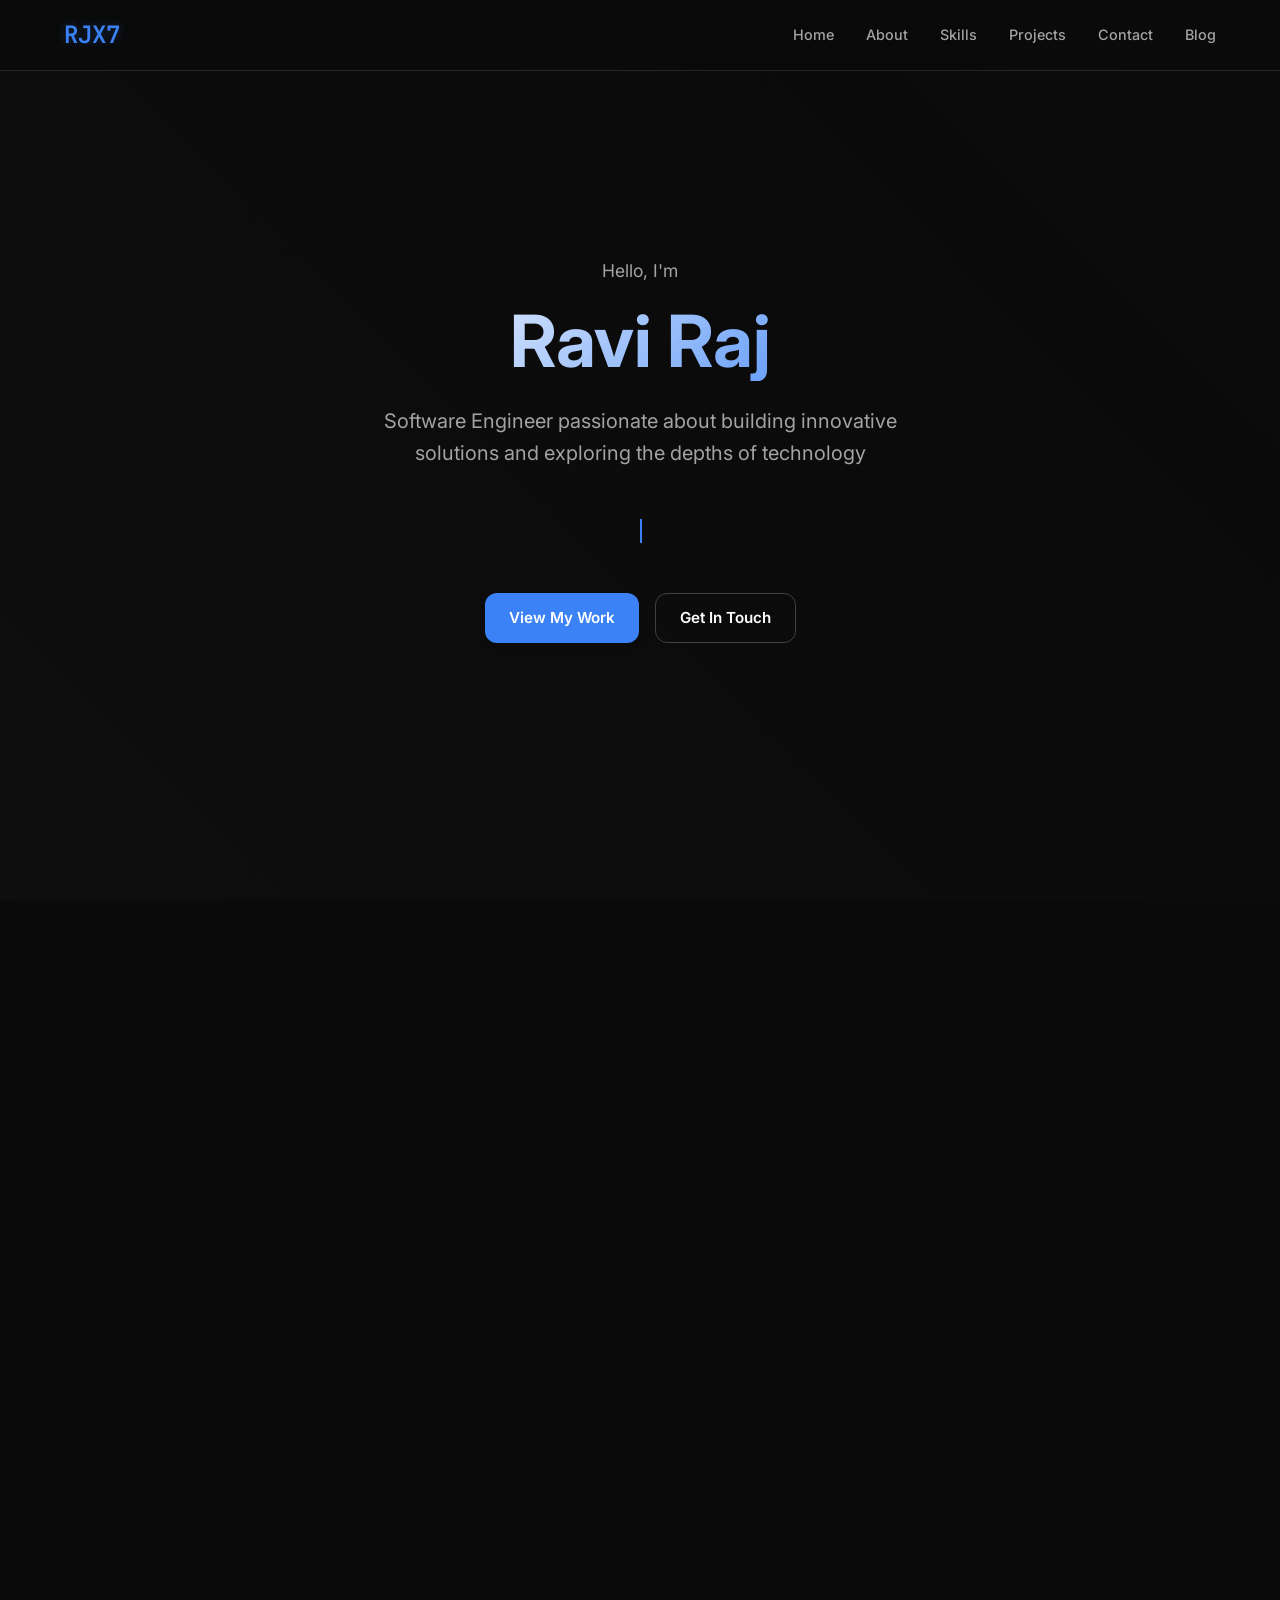
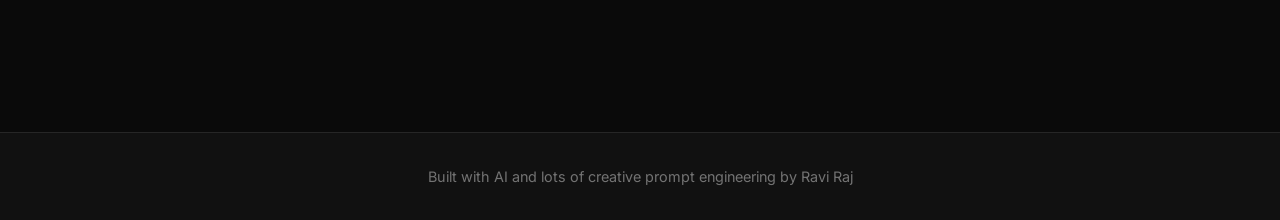
==== commit a6de5927: "Refine About Me section: improved readability, removed em dashes, made content more personal and nat" ====
--- a/index.html
+++ b/index.html
@@ -3,45 +3,235 @@
 <head>
     <meta charset="UTF-8">
     <meta name="viewport" content="width=device-width, initial-scale=1.0">
-    <title>Ravi Raj - A Digital Triptych</title>
-    <meta name="description" content="An interactive portfolio for Ravi Raj, software engineer. Explore three unique visual themes showcasing the art of web presentation.">
-
+    <title>Ravi Raj - Software Engineer</title>
+    <meta name="description" content="Ravi Raj - Software Engineer specializing in backend development, cloud technologies, and innovative solutions.">
+
+    <!-- Preload critical fonts for performance -->
     <link rel="preconnect" href="https://fonts.googleapis.com">
     <link rel="preconnect" href="https://fonts.gstatic.com" crossorigin>
-    <link href="https://fonts.googleapis.com/css2?family=Inter:wght@400;700&family=JetBrains+Mono:wght@400;700&display=swap" rel="stylesheet">
-
+    <link href="https://fonts.googleapis.com/css2?family=Inter:wght@300;400;500;600;700&family=JetBrains+Mono:wght@400;500&display=swap" rel="stylesheet">
+
+    <!-- Favicon -->
     <link rel="icon" href="favicon.ico">
+
+    <!-- Link to external CSS file -->
     <link rel="stylesheet" href="styles.css">
 </head>
-<body class="theme-glitch">
-
-<div class="theme-switcher">
-    <button class="theme-button" data-theme="theme-glitch" title="Activate Glitch Theme">
-        <svg viewBox="0 0 24 24" fill="none" stroke="currentColor" stroke-width="2"><path d="M3 3h7v9H3zM14 12h7v9h-7z"/></svg>
-    </button>
-    <button class="theme-button" data-theme="theme-ink" title="Activate Ink Theme">
-        <svg viewBox="0 0 24 24" fill="none" stroke="currentColor" stroke-width="2"><circle cx="12" cy="12" r="10"></circle></svg>
-    </button>
-    <button class="theme-button" data-theme="theme-brutalist" title="Activate Brutalist Theme">
-        <svg viewBox="0 0 24 24" fill="none" stroke="currentColor" stroke-width="2"><rect x="3" y="3" width="18" height="18"></rect></svg>
-    </button>
-</div>
-
-<main class="content-wrapper">
-    <section class="hero">
-        <div class="hero-content">
-            <h1 class="hero-title">Ravi Raj</h1>
-            <p class="hero-subtitle">Software Engineer</p>
-            <div class="social-links">
-                <a href="https://linkedin.com/in/ravirajx7" target="_blank" rel="noopener noreferrer">LinkedIn</a>
-                <a href="https://github.com/ravirajx7" target="_blank" rel="noopener noreferrer">GitHub</a>
-                <a href="https://x.com/ravirajx7" target="_blank" rel="noopener noreferrer">Twitter</a>
-                <a href="mailto:raviraj@gmail.com">Email</a>
+<body>
+<!-- Animated background for visual appeal -->
+<div class="animated-bg"></div>
+
+<!-- Floating particles container -->
+<div class="particles" id="particles"></div>
+
+<!-- Fixed header with glassmorphism effect -->
+<header class="header">
+    <nav class="nav container">
+        <a href="#home" class="logo" aria-label="Ravi Raj - Home">RJX7</a>
+
+        <!-- Desktop navigation -->
+        <ul class="nav-links">
+            <li><a href="#home" class="nav-link">Home</a></li>
+            <li><a href="#about" class="nav-link">About</a></li>
+            <li><a href="#skills" class="nav-link">Skills</a></li>
+            <li><a href="#projects" class="nav-link">Projects</a></li>
+            <li><a href="#contact" class="nav-link">Contact</a></li>
+            <li><a href="https://rjx7.blogspot.com/" target="_blank" rel="noopener noreferrer" class="nav-link">Blog</a></li>
+        </ul>
+
+        <!-- Mobile menu toggle -->
+        <button class="menu-toggle" aria-label="Toggle mobile menu" id="menuToggle">
+            <span></span>
+            <span></span>
+            <span></span>
+        </button>
+    </nav>
+</header>
+
+<main>
+    <!-- Hero section with gradient text and typewriter effect -->
+    <section id="home" class="hero">
+        <div class="container">
+            <div class="hero-content">
+                <p class="hero-greeting">Hello, I'm</p>
+                <h1 class="hero-title">Ravi Raj</h1>
+                <p class="hero-subtitle">Software Engineer passionate about building innovative solutions and exploring the depths of technology</p>
+
+                <!-- Typewriter effect container -->
+                <div class="typewriter-container">
+                    <span class="typewriter" id="typewriter"></span>
+                    <span class="cursor"></span>
+                </div>
+
+                <!-- Call-to-action buttons -->
+                <div class="hero-cta">
+                    <a href="#projects" class="btn btn-primary">View My Work</a>
+                    <a href="#contact" class="btn btn-secondary">Get In Touch</a>
+                </div>
+            </div>
+        </div>
+    </section>
+
+    <!-- About section with improved layout -->
+    <section id="about" class="section animate-on-scroll">
+        <div class="container">
+            <div class="section-header">
+                <h2 class="section-title">About Me</h2>
+            </div>
+            <div class="about-profile-image-wrapper">
+                <img src="mypic.jpeg" alt="Ravi Raj - Software Engineer" class="profile-image" />
+            </div>
+            <div class="about-content">
+                <p>I'm Ravi Raj (रवि राज), an engineer and a curious human being. I grew up in Ranchi, Jharkhand, India, and was born on September 8, 1996. I speak and write both Hindi and English fluently.</p>
+                <p>I love exploring new places and websites. I enjoy talking about technology, philosophy, cricket, and music. I believe everyone should live life their own way and make the most of it while it lasts.</p>
+                <p>My journey with technology started at age 9 when I got my first computer. I played games like GTA Vice City and IGI, but I also spent hours drawing mountains, rivers, and houses in MS Paint. My real interest in engineering began when I learned Logo programming in school.</p>
+                <p>It amazed me that computers simply follow instructions. This realization pushed me to understand technology more deeply and pursue engineering. I struggled at first with simple programs like Binary Search, but breaking problems into smaller parts and staying curious helped me learn the art of programming.</p>
+                <p>Since then, I've worked with a wide range of technologies. I've built applications in Java and React, worked with Elasticsearch, and designed cloud-native systems using Docker and Kubernetes. I have experience with secure authentication using OAuth and SSO, including Azure AD, and have built real-time features with WebSockets. I enjoy solving tough problems and building things from scratch.</p>
+                <p>My work isn't just about code. I like getting to the root of tricky issues, joining customer calls, and working with my team to brainstorm, test, and experiment. I've mentored new developers and helped friends get started in programming. I believe a good team is built on trust, a sense of humor, and the courage to ask "why not?" as often as "why?"</p>
+                <p>During college, I won tech quizzes and later, hackathons at work. But what I enjoy most is learning new things and sharing that excitement with others. I like to ask open-ended questions, think deeply, and never settle for surface-level answers. I value clear thinking, careful work, and a healthy dose of skepticism.</p>
+                <p>I am comfortable with uncertainty and like to find new ways to solve problems. I enjoy connecting with everyone involved in a project, from engineers to stakeholders. Whether I'm tracking down a bug or coming up with a new idea, I bring independence, initiative, and a sense of fun to my work.</p>
+                <p>If you're looking for someone who is technically strong, reliable, and genuinely passionate about building great things and great teams, let's connect. I'm always ready for a new challenge.</p>
+            </div>
+        </div>
+    </section>
+
+    <!-- Skills section with modern card design -->
+    <section id="skills" class="section animate-on-scroll">
+        <div class="container">
+            <div class="section-header">
+                <h2 class="section-title">Skills & Expertise</h2>
+                <p class="section-subtitle">Technologies and tools I work with</p>
+            </div>
+
+            <div class="skills-grid">
+                <div class="skill-card">
+                    <div class="skill-icon">💻</div>
+                    <h3 class="skill-title">Programming</h3>
+                    <ul class="skill-list">
+                        <li>Java/Python</li>
+                        <li>C/C++</li>
+                        <li>JavaScript</li>
+                    </ul>
+                </div>
+
+                <div class="skill-card">
+                    <div class="skill-icon">🌐</div>
+                    <h3 class="skill-title">Web Development</h3>
+                    <ul class="skill-list">
+                        <li>HTML/CSS</li>
+                        <li>React</li>
+                        <li>Node.js</li>
+                        <li>Spring Framework</li>
+                    </ul>
+                </div>
+
+                <div class="skill-card">
+                    <div class="skill-icon">🗄️</div>
+                    <h3 class="skill-title">Data & Search</h3>
+                    <ul class="skill-list">
+                        <li>MySQL/PostgreSQL</li>
+                        <li>Apache Kafka</li>
+                        <li>Solr/ElasticSearch</li>
+                        <li>Redis</li>
+                    </ul>
+                </div>
+
+                <div class="skill-card">
+                    <div class="skill-icon">☁️</div>
+                    <h3 class="skill-title">DevOps & Cloud</h3>
+                    <ul class="skill-list">
+                        <li>Docker/Kubernetes</li>
+                        <li>CI/CD/Jenkins</li>
+                        <li>AWS/Azure/OpenShift</li>
+                        <li>Infrastructure as Code</li>
+                    </ul>
+                </div>
+            </div>
+        </div>
+    </section>
+
+    <!-- Projects section with enhanced cards -->
+    <section id="projects" class="section animate-on-scroll">
+        <div class="container">
+            <div class="section-header">
+                <h2 class="section-title">Featured Projects</h2>
+                <p class="section-subtitle">Some of the work I'm proud of</p>
+            </div>
+
+            <div class="projects-grid">
+                <div class="project-card">
+                    <div class="project-content">
+                        <h3 class="project-title">E-commerce Platform</h3>
+                        <p class="project-description">
+                            Contributed to the payment and checkout flow of Wiley.com, designing and implementing multiple payment microservices and WebSocket clients. Collaborated with chief architects and product managers across the US, UK, and China, providing technical expertise to align solutions with business needs.
+                        </p>
+                        <a href="https://wiley.com" target="_blank" rel="noopener noreferrer" class="project-link">
+                            View Project →
+                        </a>
+                    </div>
+                </div>
+
+                <div class="project-card">
+                    <div class="project-content">
+                        <h3 class="project-title">Content Management System</h3>
+                        <p class="project-description">
+                            Designed and developed features for a cloud-native, high-performance product integrating AI, OCR, and advanced search capabilities. Optimized CI/CD pipelines, improved search functionality, and mitigated security vulnerabilities in distributed load management.
+                        </p>
+                        <a href="https://www.rocketsoftware.com/products/rocket-mobius" target="_blank" rel="noopener noreferrer" class="project-link">
+                            View Project →
+                        </a>
+                    </div>
+                </div>
+            </div>
+        </div>
+    </section>
+
+    <!-- Contact section with social links -->
+    <section id="contact" class="section animate-on-scroll">
+        <div class="container">
+            <div class="section-header">
+                <h2 class="section-title">Get In Touch</h2>
+                <p class="section-subtitle">Let's connect and build something amazing together</p>
+            </div>
+
+            <div class="contact-content">
+                <p class="contact-description">
+                    Whether it's Art, Technology, Philosophy, or Life, I'm always up for a discussion. If you're stuck with complex engineering problems, I'd love to help with troubleshooting and brainstorming solutions. I'm open to collaborating on new projects, innovative ideas, and groundbreaking inventions.
+                </p>
+
+                <div class="social-links">
+                    <a href="https://linkedin.com/in/ravirajx7" target="_blank" rel="noopener noreferrer" class="social-link">
+                        <span>💼</span>
+                        LinkedIn
+                    </a>
+                    <a href="https://github.com/ravirajx7" target="_blank" rel="noopener noreferrer" class="social-link">
+                        <span>🐙</span>
+                        GitHub
+                    </a>
+                    <a href="https://x.com/ravirajx7" target="_blank" rel="noopener noreferrer" class="social-link">
+                        <span>🐦</span>
+                        Twitter
+                    </a>
+                    <a href="mailto:raviraj@gmail.com" class="social-link">
+                        <span>✉️</span>
+                        Email
+                    </a>
+                </div>
             </div>
         </div>
     </section>
 </main>
 
+<!-- Footer with minimal design -->
+<footer class="footer">
+    <div class="container">
+        <div class="footer-content">
+            <p>Built with AI and lots of creative prompt engineering by Ravi Raj </p>
+        </div>
+    </div>
+</footer>
+
+<!-- Link to external JavaScript file -->
 <script src="script.js"></script>
 </body>
 </html>
--- a/styles.css
+++ b/styles.css
@@ -1,275 +1,780 @@
-/* ===== MULTI-THEME PORTFOLIO STYLES ===== */
-
-/*
- * =========================================
- * BASE STYLES & RESETS
- * =========================================
- * These styles apply to all themes. They define the foundational layout,
- * typography, and resets for cross-browser consistency.
- */
+/* ===== CSS CUSTOM PROPERTIES ===== */
+/* Using CSS custom properties for consistent theming and easy maintenance */
 :root {
-    --font-primary: 'Inter', sans-serif;
-    --font-mono: 'JetBrains Mono', monospace;
-    --duration: 0.6s;
-    --easing: cubic-bezier(0.2, 1, 0.3, 1);
-}
-
+    /* Color palette inspired by modern design systems */
+    --color-primary: #3b82f6;
+    --color-primary-dark: #2563eb;
+    --color-secondary: #10b981;
+    --color-accent: #f59e0b;
+    --color-danger: #ef4444;
+    
+    /* Neutral colors with careful contrast ratios for accessibility */
+    --color-background: #0a0a0a;
+    --color-surface: #111111;
+    --color-surface-elevated: #1a1a1a;
+    --color-border: #262626;
+    --color-border-light: #404040;
+    
+    /* Text colors with WCAG AA compliance */
+    --color-text-primary: #ffffff;
+    --color-text-secondary: #a3a3a3;
+    --color-text-tertiary: #737373;
+    
+    /* Typography scale based on modular scale */
+    --font-family-primary: 'Inter', -apple-system, BlinkMacSystemFont, sans-serif;
+    --font-family-mono: 'JetBrains Mono', 'Fira Code', monospace;
+    
+    /* Spacing system using 8px base unit */
+    --space-1: 0.25rem;
+    --space-2: 0.5rem;
+    --space-3: 0.75rem;
+    --space-4: 1rem;
+    --space-6: 1.5rem;
+    --space-8: 2rem;
+    --space-12: 3rem;
+    --space-16: 4rem;
+    --space-20: 5rem;
+    --space-24: 6rem;
+    
+    /* Border radius system */
+    --radius-sm: 0.375rem;
+    --radius-md: 0.5rem;
+    --radius-lg: 0.75rem;
+    --radius-xl: 1rem;
+    --radius-full: 9999px;
+    
+    /* Animation durations for consistent motion */
+    --duration-fast: 150ms;
+    --duration-normal: 300ms;
+    --duration-slow: 500ms;
+    
+    /* Shadows for depth and hierarchy */
+    --shadow-sm: 0 1px 2px 0 rgb(0 0 0 / 0.05);
+    --shadow-md: 0 4px 6px -1px rgb(0 0 0 / 0.1), 0 2px 4px -2px rgb(0 0 0 / 0.1);
+    --shadow-lg: 0 10px 15px -3px rgb(0 0 0 / 0.1), 0 4px 6px -4px rgb(0 0 0 / 0.1);
+    --shadow-glow: 0 0 20px rgb(59 130 246 / 0.3);
+}
+
+/* ===== RESET AND BASE STYLES ===== */
+/* Modern CSS reset for consistent cross-browser rendering */
 *, *::before, *::after {
     box-sizing: border-box;
     margin: 0;
     padding: 0;
 }
 
-html, body {
-    height: 100%;
-    width: 100%;
-    overflow: hidden; /* Prevent scrolling for this full-screen experience */
+html {
+    scroll-behavior: smooth;
+    /* Prevent horizontal scroll on mobile */
+    overflow-x: hidden;
 }
 
 body {
-    font-family: var(--font-primary);
-    transition: background-color var(--duration) var(--easing), color var(--duration) var(--easing);
-}
-
-.content-wrapper {
-    display: flex;
-    align-items: center;
-    justify-content: center;
-    min-height: 100vh;
-    padding: 2rem;
-    text-align: center;
-}
-
-.hero-title, .hero-subtitle, .social-links a {
-    transition: all var(--duration) var(--easing);
-}
-
-.social-links {
-    margin-top: 2rem;
-    display: flex;
-    gap: 1.5rem;
-    justify-content: center;
-    flex-wrap: wrap;
-}
-
-.social-links a {
-    text-decoration: none;
-    position: relative;
-    padding: 0.5rem 0;
-}
-
-/*
- * =========================================
- * THEME SWITCHER
- * =========================================
- * The UI for changing themes. It's fixed to the corner and styled
- * to be minimal and unobtrusive, yet artistic.
- */
-.theme-switcher {
+    font-family: var(--font-family-primary);
+    background-color: var(--color-background);
+    color: var(--color-text-primary);
+    line-height: 1.6;
+    font-size: 16px;
+    /* Improve text rendering */
+    -webkit-font-smoothing: antialiased;
+    -moz-osx-font-smoothing: grayscale;
+    text-rendering: optimizeLegibility;
+    /* Prevent horizontal scroll */
+    overflow-x: hidden;
+}
+
+/* ===== UTILITY CLASSES ===== */
+/* Container for consistent max-width and centering */
+.container {
+    max-width: 1200px;
+    margin: 0 auto;
+    padding: 0 var(--space-6);
+}
+
+/* Visually hidden content for screen readers */
+.sr-only {
+    position: absolute;
+    width: 1px;
+    height: 1px;
+    padding: 0;
+    margin: -1px;
+    overflow: hidden;
+    clip: rect(0, 0, 0, 0);
+    white-space: nowrap;
+    border: 0;
+}
+
+/* ===== ANIMATED BACKGROUND ===== */
+/* Subtle animated gradient background for visual interest */
+.animated-bg {
     position: fixed;
-    bottom: 2rem;
-    right: 2rem;
-    z-index: 100;
-    display: flex;
-    gap: 0.5rem;
-    background: rgba(0, 0, 0, 0.2);
-    padding: 0.5rem;
-    border-radius: 99px;
-    backdrop-filter: blur(10px);
-}
-
-.theme-button {
-    width: 40px;
-    height: 40px;
-    background: transparent;
-    border: 2px solid rgba(255, 255, 255, 0.3);
-    border-radius: 50%;
-    cursor: pointer;
-    transition: all 0.3s;
-    color: rgba(255, 255, 255, 0.7);
-}
-
-.theme-button:hover {
-    border-color: rgba(255, 255, 255, 1);
-    transform: scale(1.1);
-}
-
-.theme-button.active {
-    background: rgba(255, 255, 255, 1);
-    color: #000;
-    border-color: white;
-}
-
-.theme-button svg {
-    width: 20px;
-    height: 20px;
-    stroke: currentColor;
-}
-
-
-/*
- * ===================================================================
- * THEME 1: THE MINIMALIST GLITCH
- * ===================================================================
- * A digital, sharp theme using monospace fonts and glitch animations.
- * Uses pseudo-elements and clip-path to create the visual effect.
- */
-.theme-glitch {
-    background-color: #000000;
-    color: #00FF41;
-    font-family: var(--font-mono);
-}
-
-.theme-glitch .hero-title {
-    font-size: clamp(3rem, 15vw, 10rem);
-    font-weight: 700;
-    text-transform: uppercase;
-    position: relative;
-    animation: glitch-scan 4s linear infinite;
-}
-
-.theme-glitch .hero-title::before,
-.theme-glitch .hero-title::after {
-    content: attr(data-text); /* JS will set this */
-    position: absolute;
     top: 0;
     left: 0;
     width: 100%;
     height: 100%;
-    background: #000000;
+    z-index: -2;
+    background: linear-gradient(
+        45deg,
+        var(--color-background) 0%,
+        #0f0f0f 25%,
+        var(--color-background) 50%,
+        #0f0f0f 75%,
+        var(--color-background) 100%
+    );
+    background-size: 400% 400%;
+    animation: gradientShift 20s ease infinite;
+}
+
+@keyframes gradientShift {
+    0%, 100% { background-position: 0% 50%; }
+    50% { background-position: 100% 50%; }
+}
+
+/* Floating particles effect */
+.particles {
+    position: fixed;
+    top: 0;
+    left: 0;
+    width: 100%;
+    height: 100%;
+    z-index: -1;
+    pointer-events: none;
+}
+
+.particle {
+    position: absolute;
+    width: 2px;
+    height: 2px;
+    background: var(--color-primary);
+    border-radius: 50%;
+    opacity: 0.3;
+    animation: float 6s ease-in-out infinite;
+}
+
+@keyframes float {
+    0%, 100% { transform: translateY(0px) rotate(0deg); opacity: 0.3; }
+    50% { transform: translateY(-20px) rotate(180deg); opacity: 0.8; }
+}
+
+/* ===== HEADER NAVIGATION ===== */
+.header {
+    position: fixed;
+    top: 0;
+    left: 0;
+    right: 0;
+    z-index: 1000;
+    /* Glassmorphism effect for modern look */
+    background: rgba(10, 10, 10, 0.8);
+    backdrop-filter: blur(20px);
+    border-bottom: 1px solid var(--color-border);
+    transition: all var(--duration-normal) ease;
+}
+
+.nav {
+    display: flex;
+    align-items: center;
+    justify-content: space-between;
+    height: 70px;
+    padding: 0 var(--space-6);
+}
+
+.logo {
+    font-family: var(--font-family-mono);
+    font-size: 1.5rem;
+    font-weight: 600;
+    color: var(--color-primary);
+    text-decoration: none;
+    /* Subtle glow effect */
+    text-shadow: 0 0 10px rgba(59, 130, 246, 0.3);
+    transition: all var(--duration-normal) ease;
+}
+
+.logo:hover {
+    transform: scale(1.05);
+    text-shadow: 0 0 20px rgba(59, 130, 246, 0.5);
+}
+
+.nav-links {
+    display: flex;
+    list-style: none;
+    gap: var(--space-8);
+}
+
+.nav-link {
+    color: var(--color-text-secondary);
+    text-decoration: none;
+    font-weight: 500;
+    font-size: 0.9rem;
+    position: relative;
+    transition: color var(--duration-normal) ease;
+}
+
+/* Animated underline effect */
+.nav-link::after {
+    content: '';
+    position: absolute;
+    bottom: -4px;
+    left: 0;
+    width: 0;
+    height: 2px;
+    background: var(--color-primary);
+    transition: width var(--duration-normal) ease;
+}
+
+.nav-link:hover {
+    color: var(--color-text-primary);
+}
+
+.nav-link:hover::after {
+    width: 100%;
+}
+
+/* Mobile menu toggle */
+.menu-toggle {
+    display: none;
+    flex-direction: column;
+    cursor: pointer;
+    gap: 4px;
+    background: none;
+    border: none;
+    padding: var(--space-2);
+}
+
+.menu-toggle span {
+    width: 25px;
+    height: 2px;
+    background: var(--color-text-primary);
+    transition: all var(--duration-normal) ease;
+}
+
+/* ===== HERO SECTION ===== */
+.hero {
+    min-height: 100vh;
+    display: flex;
+    align-items: center;
+    justify-content: center;
+    text-align: center;
+    position: relative;
+    padding: var(--space-20) 0;
+}
+
+.hero-content {
+    max-width: 800px;
+    animation: fadeInUp 1s ease-out;
+}
+
+.hero-greeting {
+    font-size: 1.1rem;
+    color: var(--color-text-secondary);
+    margin-bottom: var(--space-4);
+    font-weight: 400;
+}
+
+.hero-title {
+    font-size: clamp(2.5rem, 8vw, 4.5rem);
+    font-weight: 700;
+    line-height: 1.1;
+    margin-bottom: var(--space-6);
+    /* Gradient text effect */
+    background: linear-gradient(135deg, var(--color-text-primary) 0%, var(--color-primary) 100%);
+    -webkit-background-clip: text;
+    -webkit-text-fill-color: transparent;
+    background-clip: text;
+}
+
+.hero-subtitle {
+    font-size: 1.25rem;
+    color: var(--color-text-secondary);
+    margin-bottom: var(--space-8);
+    max-width: 600px;
+    margin-left: auto;
+    margin-right: auto;
+}
+
+/* Typewriter effect container */
+.typewriter-container {
+    height: 60px;
+    display: flex;
+    align-items: center;
+    justify-content: center;
+    margin-bottom: var(--space-8);
+}
+
+.typewriter {
+    font-size: 1.5rem;
+    font-weight: 600;
+    color: var(--color-primary);
+    font-family: var(--font-family-mono);
+}
+
+/* Blinking cursor effect */
+.cursor {
+    display: inline-block;
+    width: 2px;
+    height: 1.5rem;
+    background: var(--color-primary);
+    margin-left: 2px;
+    animation: blink 1s infinite;
+}
+
+@keyframes blink {
+    0%, 50% { opacity: 1; }
+    51%, 100% { opacity: 0; }
+}
+
+.hero-cta {
+    display: flex;
+    gap: var(--space-4);
+    justify-content: center;
+    flex-wrap: wrap;
+}
+
+/* ===== BUTTON COMPONENTS ===== */
+.btn {
+    display: inline-flex;
+    align-items: center;
+    gap: var(--space-2);
+    padding: var(--space-3) var(--space-6);
+    border-radius: var(--radius-lg);
+    font-weight: 600;
+    text-decoration: none;
+    transition: all var(--duration-normal) ease;
+    cursor: pointer;
+    border: none;
+    font-size: 0.95rem;
+    position: relative;
     overflow: hidden;
 }
 
-.theme-glitch .hero-title::before {
-    left: 2px;
-    text-shadow: -2px 0 #FF00C1;
-    clip-path: rect(24px, 550px, 90px, 0);
-    animation: glitch-anim 2s infinite linear alternate-reverse;
-}
-
-.theme-glitch .hero-title::after {
-    left: -2px;
-    text-shadow: -2px 0 #00FF41, 2px 2px #FF00C1;
-    clip-path: rect(85px, 550px, 140px, 0);
-    animation: glitch-anim 3s infinite linear alternate-reverse;
-}
-
-@keyframes glitch-anim {
-  0% { clip-path: inset(40% 0 61% 0); } 100% { clip-path: inset(20% 0 1% 0); }
-}
-@keyframes glitch-scan {
-  0%, 100% { transform: translateY(0); } 50% { transform: translateY(2px); }
-}
-
-
-.theme-glitch .social-links a {
-    color: #00FF41;
-}
-
-.theme-glitch .social-links a:hover {
-    background-color: #00FF41;
-    color: #000;
-}
-
-/*
- * ===================================================================
- * THEME 2: THE ORGANIC INK
- * ===================================================================
- * A fluid, artistic theme using CSS filters for a "metaball" effect.
- * It feels soft, natural, and interactive.
- */
-.theme-ink {
-    background-color: #F0EAD6; /* Papyrus-like color */
-    color: #1a1a1a;
-}
-.theme-ink .theme-switcher { background: rgba(255,255,255,0.2); }
-.theme-ink .theme-button { border-color: rgba(0,0,0,0.3); color:rgba(0,0,0,0.7); }
-.theme-ink .theme-button:hover { border-color: #000; }
-.theme-ink .theme-button.active { background:#000; color:#fff; }
-
-.theme-ink .hero {
-    /* The magic container for the metaball effect */
-    filter: blur(5px) contrast(20);
-}
-
-.theme-ink .hero-content {
-    /* Must have a solid background to participate in the filter effect */
-    background-color: #F0EAD6;
-    border-radius: 20px; /* Rounded for a softer feel */
-}
-
-.theme-ink .hero-title {
-    font-size: clamp(4rem, 12vw, 9rem);
-    font-weight: 400;
-    animation: ink-flow 10s ease-in-out infinite alternate;
-}
-@keyframes ink-flow {
-  from { transform: scale(0.95); letter-spacing: -5px; }
-  to { transform: scale(1.05); letter-spacing: 0px; }
-}
-
-.theme-ink .hero-subtitle {
-    font-size: 1.2rem;
-    font-weight: 400;
-}
-
-.theme-ink .social-links a {
-    color: #1a1a1a;
-    transition: letter-spacing 0.4s;
-}
-
-.theme-ink .social-links a:hover {
-    letter-spacing: 2px;
-}
-
-/*
- * ===================================================================
- * THEME 3: THE BRUTALIST REMIX
- * ===================================================================
- * A raw, bold, and unapologetic theme. Uses stark contrasts,
- * hard shadows, and no transitions for an immediate, blocky feel.
- */
-.theme-brutalist {
-    background-color: #FFFF00; /* A harsh, vibrant yellow */
-    color: #000000;
-}
-.theme-brutalist .theme-switcher { background: rgba(0,0,0,0.2); }
-.theme-brutalist .theme-button { border-color: rgba(0,0,0,0.3); color:rgba(0,0,0,0.7); }
-.theme-brutalist .theme-button:hover { border-color: #000; }
-.theme-brutalist .theme-button.active { background:#000; color:#fff; }
-
-
-.theme-brutalist .hero-content {
-    background: #FFFF00;
-    padding: 2rem;
-    border: 3px solid #000000;
-    box-shadow: 10px 10px 0 #000000;
-}
-
-.theme-brutalist .hero-title {
-    font-size: clamp(4rem, 15vw, 10rem);
-    text-transform: uppercase;
+.btn-primary {
+    background: var(--color-primary);
+    color: white;
+    box-shadow: var(--shadow-md);
+}
+
+.btn-primary:hover {
+    background: var(--color-primary-dark);
+    transform: translateY(-2px);
+    box-shadow: var(--shadow-lg);
+}
+
+.btn-secondary {
+    background: transparent;
+    color: var(--color-text-primary);
+    border: 1px solid var(--color-border-light);
+}
+
+.btn-secondary:hover {
+    background: var(--color-surface-elevated);
+    border-color: var(--color-primary);
+    transform: translateY(-2px);
+}
+
+/* Ripple effect for buttons */
+.btn::before {
+    content: '';
+    position: absolute;
+    top: 50%;
+    left: 50%;
+    width: 0;
+    height: 0;
+    background: rgba(255, 255, 255, 0.1);
+    border-radius: 50%;
+    transform: translate(-50%, -50%);
+    transition: width 0.6s, height 0.6s;
+}
+
+.btn:active::before {
+    width: 300px;
+    height: 300px;
+}
+
+/* ===== SECTION LAYOUTS ===== */
+.section {
+    padding: var(--space-20) 0;
+    position: relative;
+}
+
+.section-header {
+    text-align: center;
+    margin-bottom: var(--space-16);
+}
+
+.section-title {
+    font-size: clamp(2rem, 5vw, 3rem);
     font-weight: 700;
-}
-
-.theme-brutalist .hero-subtitle {
-    font-family: var(--font-mono);
-    font-size: 1.2rem;
-    font-weight: 700;
-    background-color: #000;
-    color: #FFFF00;
-    padding: 0.5rem;
-    display: inline-block;
-}
-
-.theme-brutalist .social-links a {
-    color: #000;
-    border: 2px solid #000;
-    padding: 0.5rem 1rem;
-    /* NO transitions for the brutalist feel */
-}
-
-.theme-brutalist .social-links a:hover {
-    background-color: #000;
-    color: #FFFF00;
+    margin-bottom: var(--space-4);
+    background: linear-gradient(135deg, var(--color-text-primary) 0%, var(--color-primary) 100%);
+    -webkit-background-clip: text;
+    -webkit-text-fill-color: transparent;
+    background-clip: text;
+}
+
+.section-subtitle {
+    font-size: 1.1rem;
+    color: var(--color-text-secondary);
+    max-width: 600px;
+    margin: 0 auto;
+}
+
+/* ===== ABOUT SECTION ===== */
+.about-profile-image-wrapper {
+    display: flex;
+    justify-content: center;
+    align-items: center;
+    margin-bottom: var(--space-12);
+}
+
+.profile-image {
+    width: 180px;
+    height: 180px;
+    object-fit: cover;
+    border-radius: 50%;
+    border: 4px solid var(--color-primary);
+    box-shadow: 0 8px 32px rgba(59,130,246,0.15);
+    transition: box-shadow var(--duration-normal) ease, border-color var(--duration-normal) ease;
+}
+
+.profile-image:hover {
+    box-shadow: 0 12px 48px rgba(59,130,246,0.25);
+    border-color: var(--color-primary-dark);
+}
+
+.about-content {
+    font-size: 1.18rem;
+    line-height: 2.0;
+    color: var(--color-text-secondary);
+    max-width: 750px;
+    margin: 0 auto;
+}
+
+.about-content p {
+    margin-bottom: var(--space-8);
+}
+
+/* ===== SKILLS SECTION ===== */
+.skills-grid {
+    display: grid;
+    grid-template-columns: repeat(4, 1fr);
+    gap: var(--space-6);
+}
+
+.skill-card {
+    background: var(--color-surface);
+    border: 1px solid var(--color-border);
+    border-radius: var(--radius-xl);
+    padding: var(--space-8);
+    text-align: center;
+    transition: all var(--duration-normal) ease;
+    position: relative;
+    overflow: hidden;
+}
+
+/* Hover effect with subtle glow */
+.skill-card::before {
+    content: '';
+    position: absolute;
+    top: 0;
+    left: 0;
+    right: 0;
+    bottom: 0;
+    background: linear-gradient(135deg, transparent 0%, rgba(59, 130, 246, 0.05) 100%);
+    opacity: 0;
+    transition: opacity var(--duration-normal) ease;
+}
+
+.skill-card:hover {
+    transform: translateY(-8px);
+    border-color: var(--color-primary);
+    box-shadow: var(--shadow-lg);
+}
+
+.skill-card:hover::before {
+    opacity: 1;
+}
+
+.skill-icon {
+    width: 60px;
+    height: 60px;
+    background: linear-gradient(135deg, var(--color-primary) 0%, var(--color-secondary) 100%);
+    border-radius: var(--radius-lg);
+    display: flex;
+    align-items: center;
+    justify-content: center;
+    margin: 0 auto var(--space-4);
+    font-size: 1.5rem;
+    color: white;
+}
+
+.skill-title {
+    font-size: 1.25rem;
+    font-weight: 600;
+    margin-bottom: var(--space-4);
+    color: var(--color-text-primary);
+}
+
+.skill-list {
+    list-style: none;
+}
+
+.skill-list li {
+    color: var(--color-text-secondary);
+    margin-bottom: var(--space-2);
+    font-size: 0.95rem;
+}
+
+/* ===== PROJECTS SECTION ===== */
+.projects-grid {
+    display: grid;
+    grid-template-columns: repeat(auto-fit, minmax(400px, 1fr));
+    gap: var(--space-8);
+}
+
+.project-card {
+    background: var(--color-surface);
+    border: 1px solid var(--color-border);
+    border-radius: var(--radius-xl);
+    overflow: hidden;
+    transition: all var(--duration-normal) ease;
+    position: relative;
+}
+
+.project-card:hover {
+    transform: translateY(-8px);
+    border-color: var(--color-primary);
+    box-shadow: var(--shadow-lg);
+}
+
+.project-content {
+    padding: var(--space-8);
+}
+
+.project-title {
+    font-size: 1.5rem;
+    font-weight: 600;
+    margin-bottom: var(--space-4);
+    color: var(--color-text-primary);
+}
+
+.project-description {
+    color: var(--color-text-secondary);
+    line-height: 1.6;
+    margin-bottom: var(--space-6);
+}
+
+.project-link {
+    display: inline-flex;
+    align-items: center;
+    gap: var(--space-2);
+    color: var(--color-primary);
+    text-decoration: none;
+    font-weight: 600;
+    transition: all var(--duration-normal) ease;
+}
+
+.project-link:hover {
+    color: var(--color-primary-dark);
+    transform: translateX(4px);
+}
+
+/* ===== CONTACT SECTION ===== */
+.contact-content {
+    max-width: 600px;
+    margin: 0 auto;
+    text-align: center;
+}
+
+.contact-description {
+    font-size: 1.1rem;
+    color: var(--color-text-secondary);
+    line-height: 1.8;
+    margin-bottom: var(--space-8);
+}
+
+.social-links {
+    display: flex;
+    justify-content: center;
+    gap: var(--space-4);
+    flex-wrap: wrap;
+}
+
+.social-link {
+    display: flex;
+    align-items: center;
+    gap: var(--space-2);
+    padding: var(--space-3) var(--space-4);
+    background: var(--color-surface);
+    border: 1px solid var(--color-border);
+    border-radius: var(--radius-lg);
+    color: var(--color-text-secondary);
+    text-decoration: none;
+    transition: all var(--duration-normal) ease;
+    font-weight: 500;
+}
+
+.social-link:hover {
+    background: var(--color-surface-elevated);
+    border-color: var(--color-primary);
+    color: var(--color-text-primary);
+    transform: translateY(-2px);
+}
+
+/* ===== FOOTER ===== */
+.footer {
+    background: var(--color-surface);
+    border-top: 1px solid var(--color-border);
+    padding: var(--space-8) 0;
+    text-align: center;
+}
+
+.footer-content {
+    color: var(--color-text-tertiary);
+    font-size: 0.9rem;
+}
+
+/* ===== ANIMATIONS ===== */
+@keyframes fadeInUp {
+    from {
+        opacity: 0;
+        transform: translateY(30px);
+    }
+    to {
+        opacity: 1;
+        transform: translateY(0);
+    }
+}
+
+/* Intersection Observer animation classes */
+.animate-on-scroll {
+    opacity: 0;
+    transform: translateY(30px);
+    transition: all 0.8s ease-out;
+}
+
+.animate-on-scroll.visible {
+    opacity: 1;
+    transform: translateY(0);
+}
+
+/* ===== RESPONSIVE DESIGN ===== */
+@media (max-width: 768px) {
+    .container {
+        padding: 0 var(--space-4);
+    }
+    
+    .nav-links {
+        display: none;
+    }
+    .nav-links.mobile-open {
+        display: flex;
+        flex-direction: column;
+        position: absolute;
+        top: 70px; /* height of your header */
+        left: 0;
+        width: 100%;
+        background: rgba(10, 10, 10, 0.98);
+        z-index: 999;
+        gap: 2rem;
+        padding: 2rem 0;
+        align-items: center;
+        box-shadow: 0 8px 32px rgba(0,0,0,0.2);
+        border-bottom: 1px solid var(--color-border);
+        animation: fadeInUp 0.4s;
+    }
+    .menu-toggle {
+        display: flex;
+    }
+    
+    .hero {
+        padding: var(--space-16) 0;
+    }
+    
+    .hero-cta {
+        flex-direction: column;
+        align-items: center;
+    }
+    
+    .about-profile-image-wrapper {
+        margin-bottom: var(--space-8);
+    }
+    
+    .profile-image {
+        width: 120px;
+        height: 120px;
+    }
+    
+    .projects-grid {
+        grid-template-columns: 1fr;
+    }
+    
+    .social-links {
+        flex-direction: column;
+        align-items: center;
+    }
+    
+    .section {
+        padding: var(--space-12) 0;
+    }
+}
+
+@media (max-width: 480px) {
+    .skills-grid {
+        grid-template-columns: 1fr;
+    }
+    
+    .projects-grid {
+        grid-template-columns: 1fr;
+    }
+    
+    .skill-card,
+    .project-card {
+        margin: 0 var(--space-2);
+    }
+}
+
+@media (max-width: 1024px) {
+    .skills-grid {
+        grid-template-columns: repeat(2, 1fr);
+    }
+}
+
+@media (max-width: 600px) {
+    .skills-grid {
+        grid-template-columns: 1fr;
+    }
+    .about-profile-image-wrapper {
+        margin-bottom: var(--space-8);
+    }
+    .profile-image {
+        width: 120px;
+        height: 120px;
+    }
+}
+
+/* ===== ACCESSIBILITY IMPROVEMENTS ===== */
+/* Focus styles for keyboard navigation */
+.btn:focus,
+.nav-link:focus,
+.social-link:focus {
+    outline: 2px solid var(--color-primary);
+    outline-offset: 2px;
+}
+
+/* Reduced motion for users who prefer it */
+@media (prefers-reduced-motion: reduce) {
+    *,
+    *::before,
+    *::after {
+        animation-duration: 0.01ms !important;
+        animation-iteration-count: 1 !important;
+        transition-duration: 0.01ms !important;
+    }
+}
+
+/* High contrast mode support */
+@media (prefers-contrast: high) {
+    :root {
+        --color-border: #ffffff;
+        --color-text-secondary: #ffffff;
+    }
 }
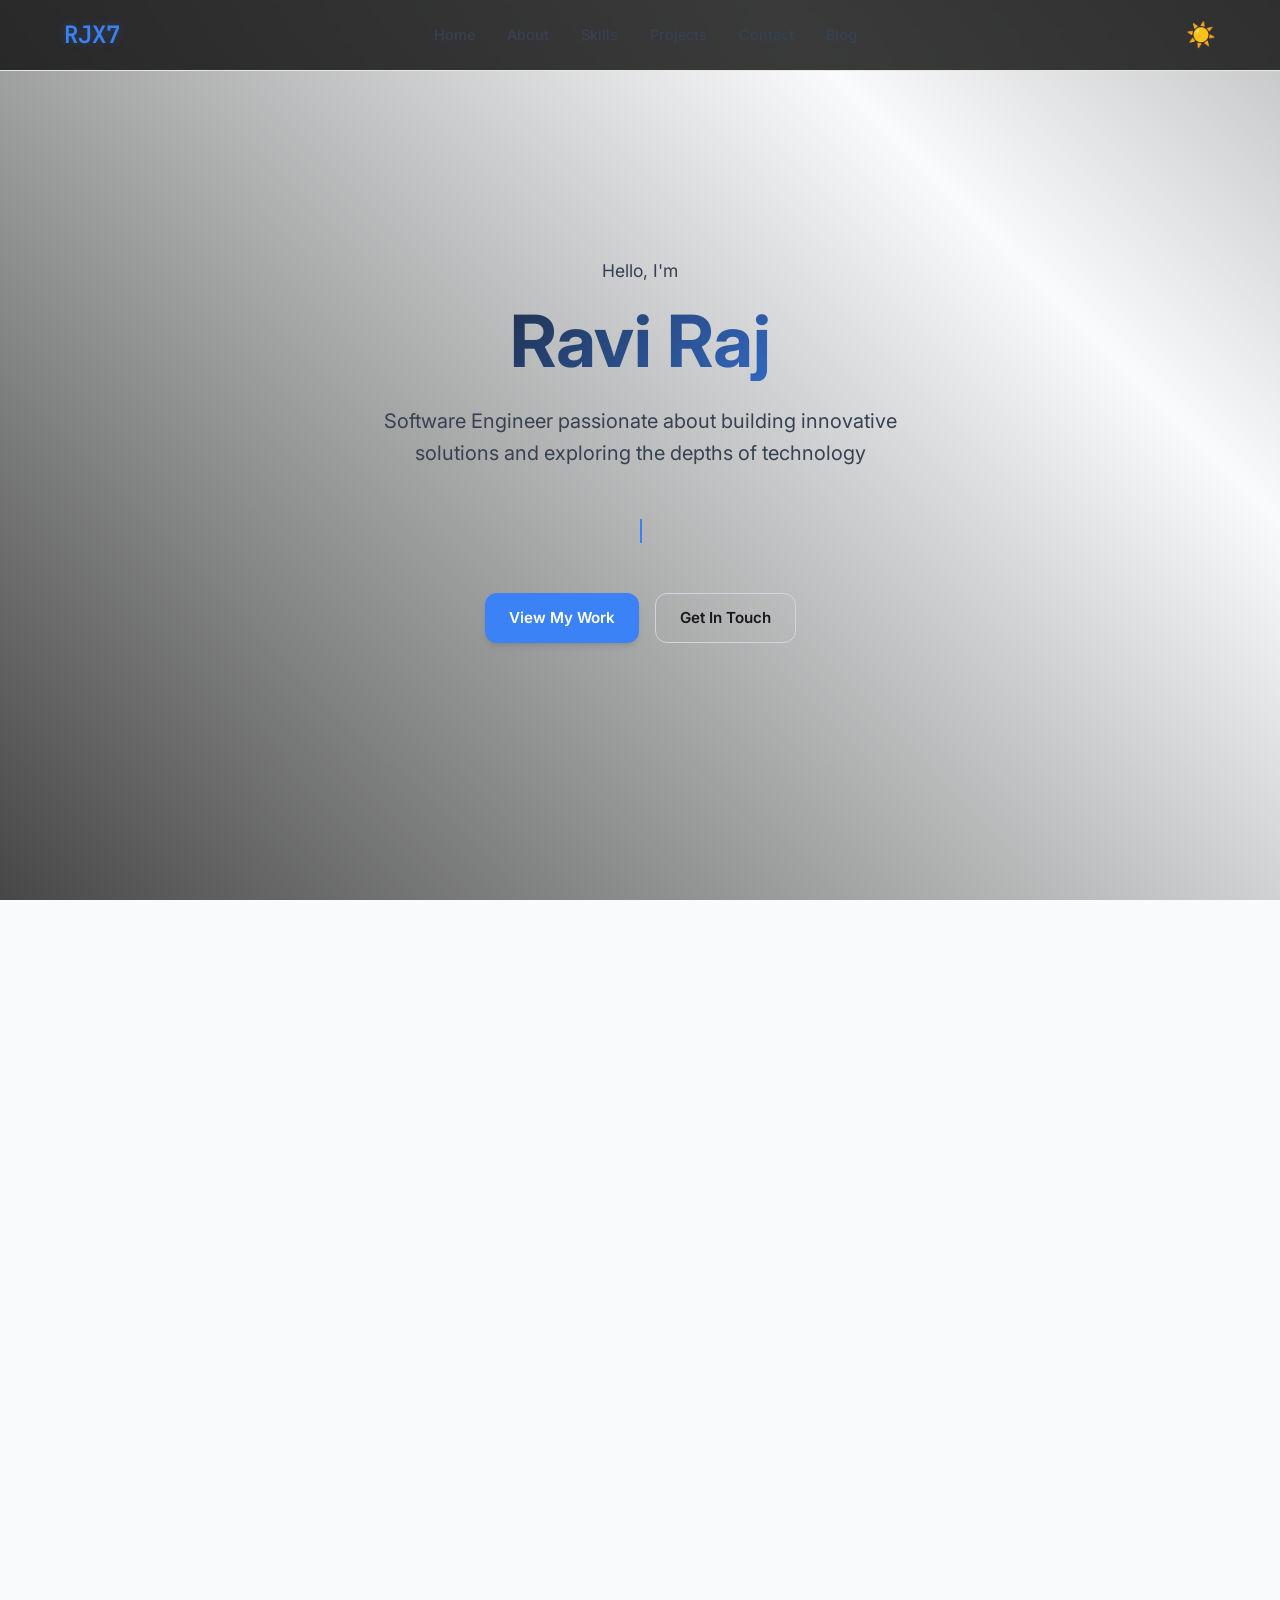
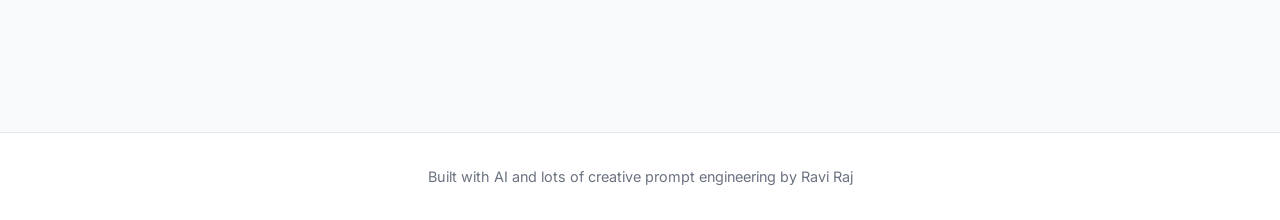
==== commit 01f1ae2b: "Add theme toggle (dark/light/system) with persistent user preference and responsive styles" ====
--- a/index.html
+++ b/index.html
@@ -38,6 +38,11 @@
             <li><a href="#contact" class="nav-link">Contact</a></li>
             <li><a href="https://rjx7.blogspot.com/" target="_blank" rel="noopener noreferrer" class="nav-link">Blog</a></li>
         </ul>
+
+        <!-- Theme toggle button -->
+        <button class="theme-toggle" aria-label="Toggle theme" id="themeToggle">
+            <span id="themeIcon">🌓</span>
+        </button>
 
         <!-- Mobile menu toggle -->
         <button class="menu-toggle" aria-label="Toggle mobile menu" id="menuToggle">
@@ -233,5 +238,46 @@
 
 <!-- Link to external JavaScript file -->
 <script src="script.js"></script>
+<script>
+(function() {
+    const themeToggle = document.getElementById('themeToggle');
+    const themeIcon = document.getElementById('themeIcon');
+    const prefersDark = window.matchMedia('(prefers-color-scheme: dark)').matches;
+    const storedTheme = localStorage.getItem('theme');
+    function setTheme(theme) {
+        document.documentElement.setAttribute('data-theme', theme);
+        localStorage.setItem('theme', theme);
+        themeIcon.textContent = theme === 'dark' ? '🌙' : (theme === 'light' ? '☀️' : '🌓');
+    }
+    function getSystemTheme() {
+        return prefersDark ? 'dark' : 'light';
+    }
+    function applyTheme() {
+        if (storedTheme === 'dark' || storedTheme === 'light') {
+            setTheme(storedTheme);
+        } else {
+            setTheme(getSystemTheme());
+        }
+    }
+    applyTheme();
+    themeToggle.addEventListener('click', function() {
+        let current = document.documentElement.getAttribute('data-theme');
+        if (current === 'dark') {
+            setTheme('light');
+        } else if (current === 'light') {
+            setTheme('system');
+            setTheme(getSystemTheme());
+            localStorage.removeItem('theme');
+        } else {
+            setTheme('dark');
+        }
+    });
+    window.matchMedia('(prefers-color-scheme: dark)').addEventListener('change', e => {
+        if (!localStorage.getItem('theme')) {
+            setTheme(e.matches ? 'dark' : 'light');
+        }
+    });
+})();
+</script>
 </body>
 </html>
--- a/styles.css
+++ b/styles.css
@@ -777,4 +777,45 @@
         --color-border: #ffffff;
         --color-text-secondary: #ffffff;
     }
+}
+
+/* Theme toggle button styles */
+.theme-toggle {
+    background: none;
+    border: none;
+    cursor: pointer;
+    font-size: 1.5rem;
+    margin-left: var(--space-4);
+    color: var(--color-text-primary);
+    transition: color var(--duration-normal) ease;
+}
+.theme-toggle:focus {
+    outline: 2px solid var(--color-primary);
+    outline-offset: 2px;
+}
+
+/* Light theme overrides */
+[data-theme="light"] {
+    --color-background: #f9fafb;
+    --color-surface: #ffffff;
+    --color-surface-elevated: #f3f4f6;
+    --color-border: #e5e7eb;
+    --color-border-light: #d1d5db;
+    --color-text-primary: #18181b;
+    --color-text-secondary: #374151;
+    --color-text-tertiary: #6b7280;
+    --shadow-glow: 0 0 20px rgb(59 130 246 / 0.10);
+}
+
+/* Dark theme overrides (default) */
+[data-theme="dark"] {
+    --color-background: #0a0a0a;
+    --color-surface: #111111;
+    --color-surface-elevated: #1a1a1a;
+    --color-border: #262626;
+    --color-border-light: #404040;
+    --color-text-primary: #ffffff;
+    --color-text-secondary: #a3a3a3;
+    --color-text-tertiary: #737373;
+    --shadow-glow: 0 0 20px rgb(59 130 246 / 0.3);
 }
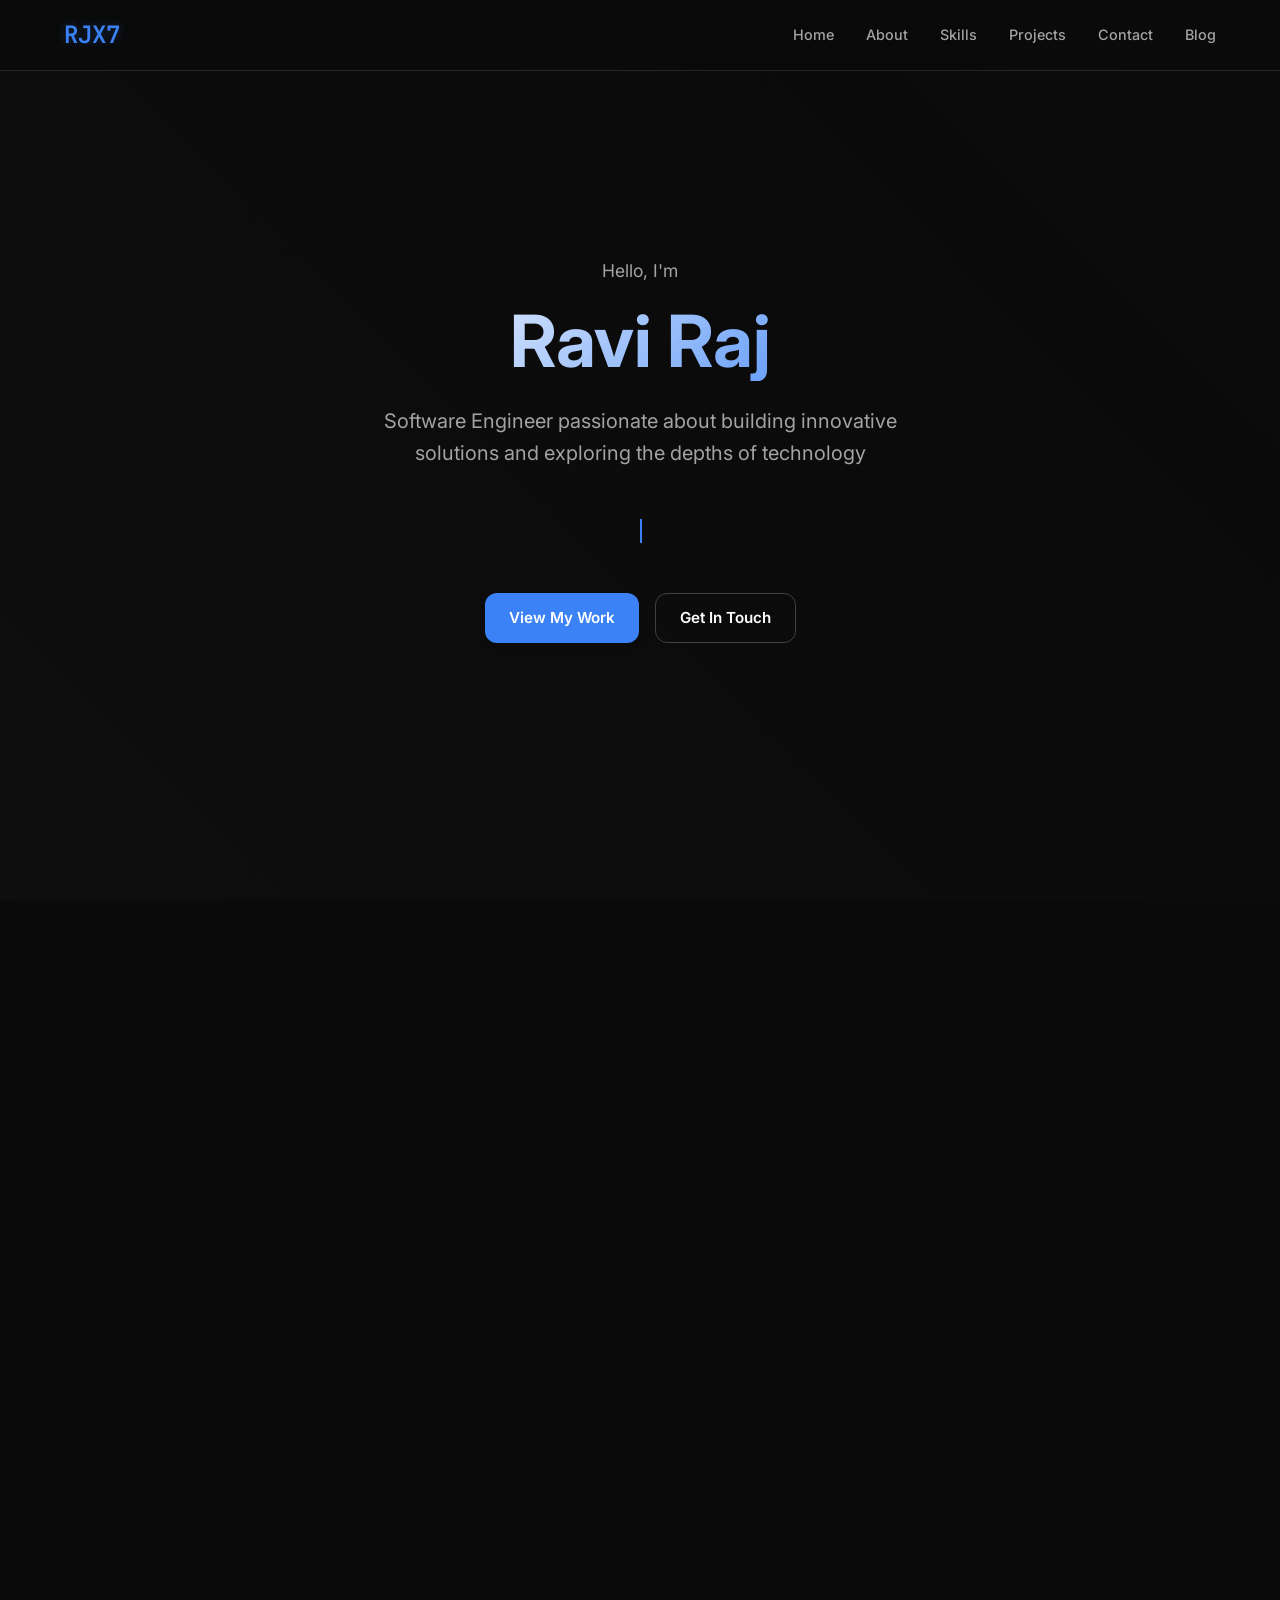
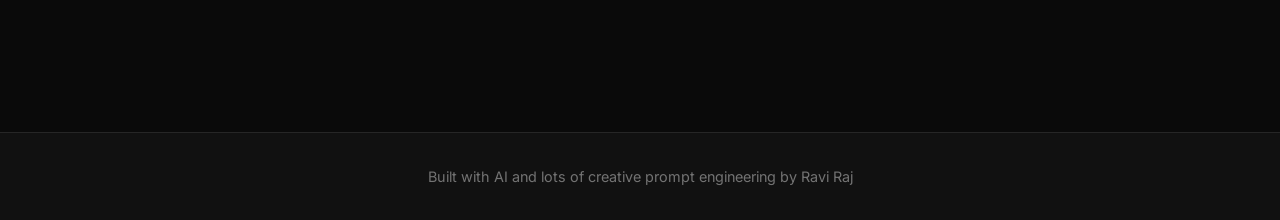
==== commit 3ca1c2ce: "Revert "Add theme toggle (dark/light/system) with persistent user preference and responsive styles" " ====
--- a/index.html
+++ b/index.html
@@ -38,11 +38,6 @@
             <li><a href="#contact" class="nav-link">Contact</a></li>
             <li><a href="https://rjx7.blogspot.com/" target="_blank" rel="noopener noreferrer" class="nav-link">Blog</a></li>
         </ul>
-
-        <!-- Theme toggle button -->
-        <button class="theme-toggle" aria-label="Toggle theme" id="themeToggle">
-            <span id="themeIcon">🌓</span>
-        </button>
 
         <!-- Mobile menu toggle -->
         <button class="menu-toggle" aria-label="Toggle mobile menu" id="menuToggle">
@@ -238,46 +233,5 @@
 
 <!-- Link to external JavaScript file -->
 <script src="script.js"></script>
-<script>
-(function() {
-    const themeToggle = document.getElementById('themeToggle');
-    const themeIcon = document.getElementById('themeIcon');
-    const prefersDark = window.matchMedia('(prefers-color-scheme: dark)').matches;
-    const storedTheme = localStorage.getItem('theme');
-    function setTheme(theme) {
-        document.documentElement.setAttribute('data-theme', theme);
-        localStorage.setItem('theme', theme);
-        themeIcon.textContent = theme === 'dark' ? '🌙' : (theme === 'light' ? '☀️' : '🌓');
-    }
-    function getSystemTheme() {
-        return prefersDark ? 'dark' : 'light';
-    }
-    function applyTheme() {
-        if (storedTheme === 'dark' || storedTheme === 'light') {
-            setTheme(storedTheme);
-        } else {
-            setTheme(getSystemTheme());
-        }
-    }
-    applyTheme();
-    themeToggle.addEventListener('click', function() {
-        let current = document.documentElement.getAttribute('data-theme');
-        if (current === 'dark') {
-            setTheme('light');
-        } else if (current === 'light') {
-            setTheme('system');
-            setTheme(getSystemTheme());
-            localStorage.removeItem('theme');
-        } else {
-            setTheme('dark');
-        }
-    });
-    window.matchMedia('(prefers-color-scheme: dark)').addEventListener('change', e => {
-        if (!localStorage.getItem('theme')) {
-            setTheme(e.matches ? 'dark' : 'light');
-        }
-    });
-})();
-</script>
 </body>
 </html>
--- a/styles.css
+++ b/styles.css
@@ -777,45 +777,4 @@
         --color-border: #ffffff;
         --color-text-secondary: #ffffff;
     }
-}
-
-/* Theme toggle button styles */
-.theme-toggle {
-    background: none;
-    border: none;
-    cursor: pointer;
-    font-size: 1.5rem;
-    margin-left: var(--space-4);
-    color: var(--color-text-primary);
-    transition: color var(--duration-normal) ease;
-}
-.theme-toggle:focus {
-    outline: 2px solid var(--color-primary);
-    outline-offset: 2px;
-}
-
-/* Light theme overrides */
-[data-theme="light"] {
-    --color-background: #f9fafb;
-    --color-surface: #ffffff;
-    --color-surface-elevated: #f3f4f6;
-    --color-border: #e5e7eb;
-    --color-border-light: #d1d5db;
-    --color-text-primary: #18181b;
-    --color-text-secondary: #374151;
-    --color-text-tertiary: #6b7280;
-    --shadow-glow: 0 0 20px rgb(59 130 246 / 0.10);
-}
-
-/* Dark theme overrides (default) */
-[data-theme="dark"] {
-    --color-background: #0a0a0a;
-    --color-surface: #111111;
-    --color-surface-elevated: #1a1a1a;
-    --color-border: #262626;
-    --color-border-light: #404040;
-    --color-text-primary: #ffffff;
-    --color-text-secondary: #a3a3a3;
-    --color-text-tertiary: #737373;
-    --shadow-glow: 0 0 20px rgb(59 130 246 / 0.3);
 }
